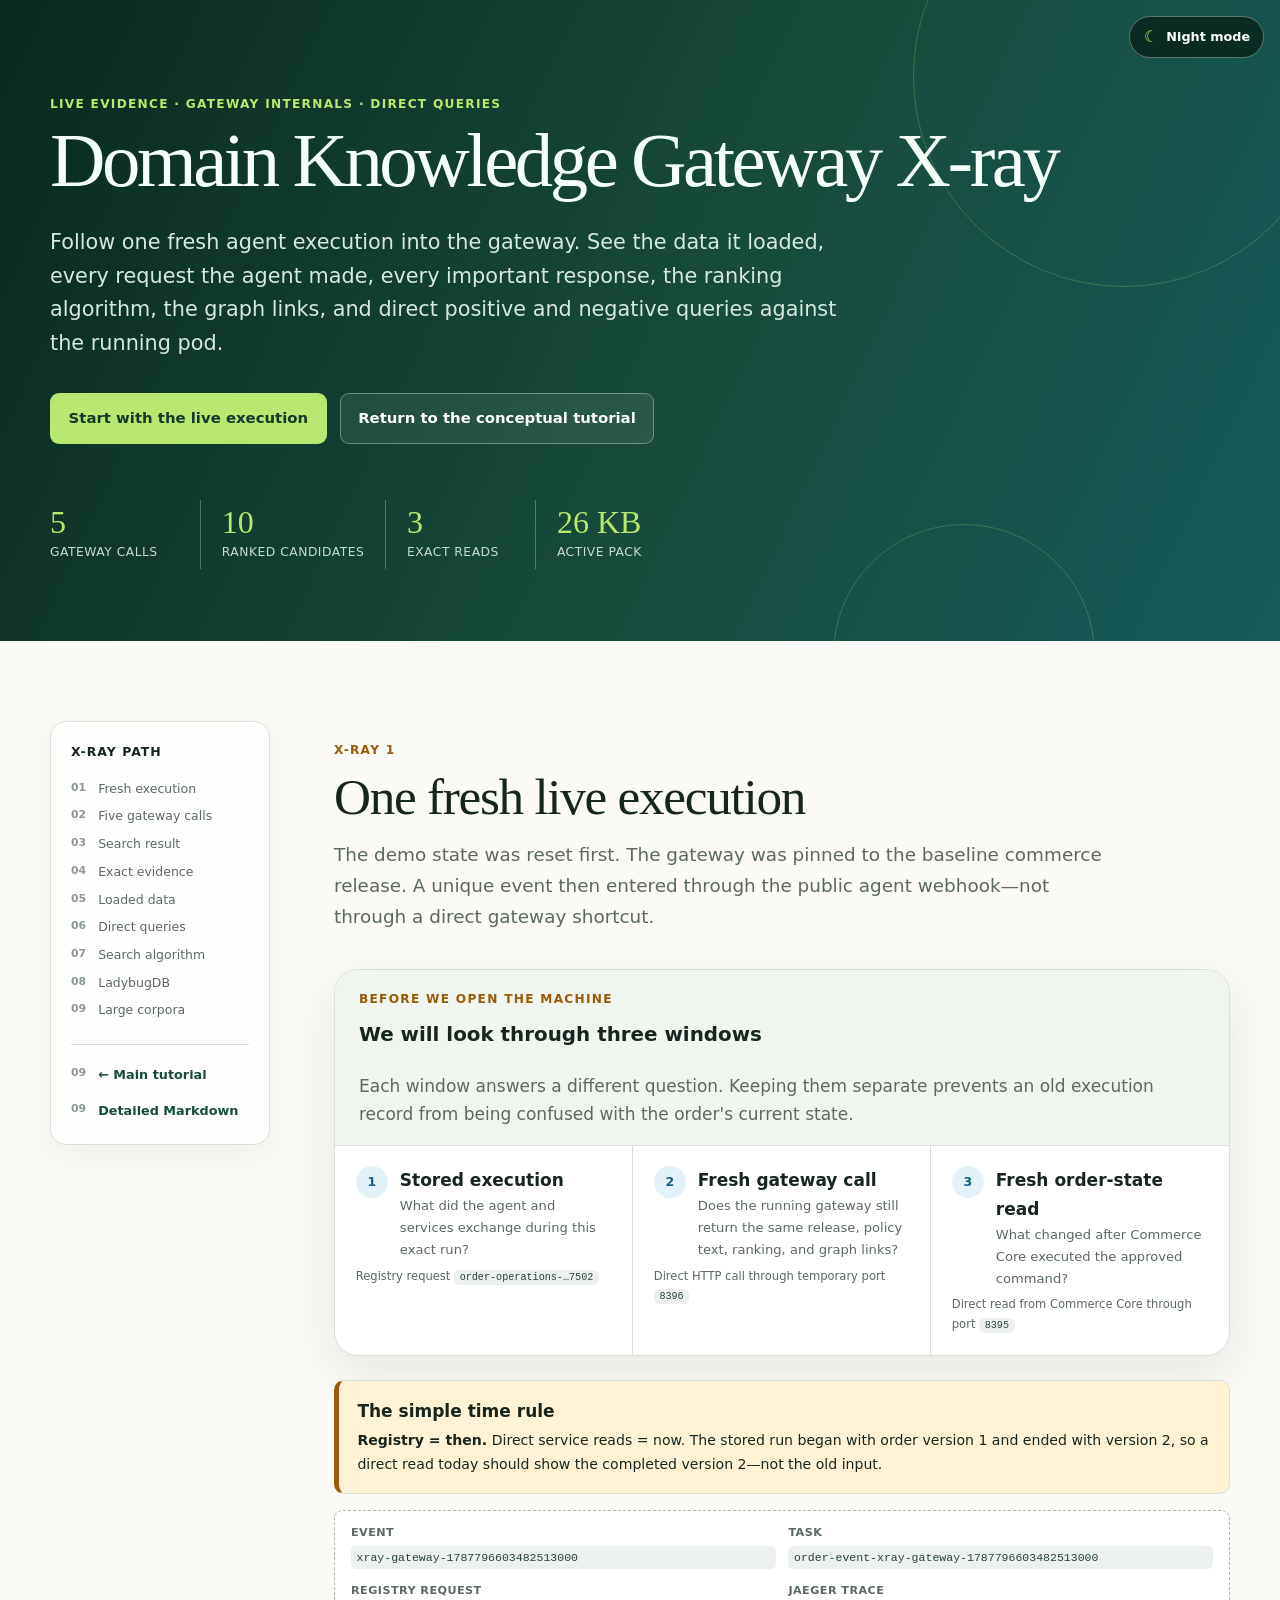
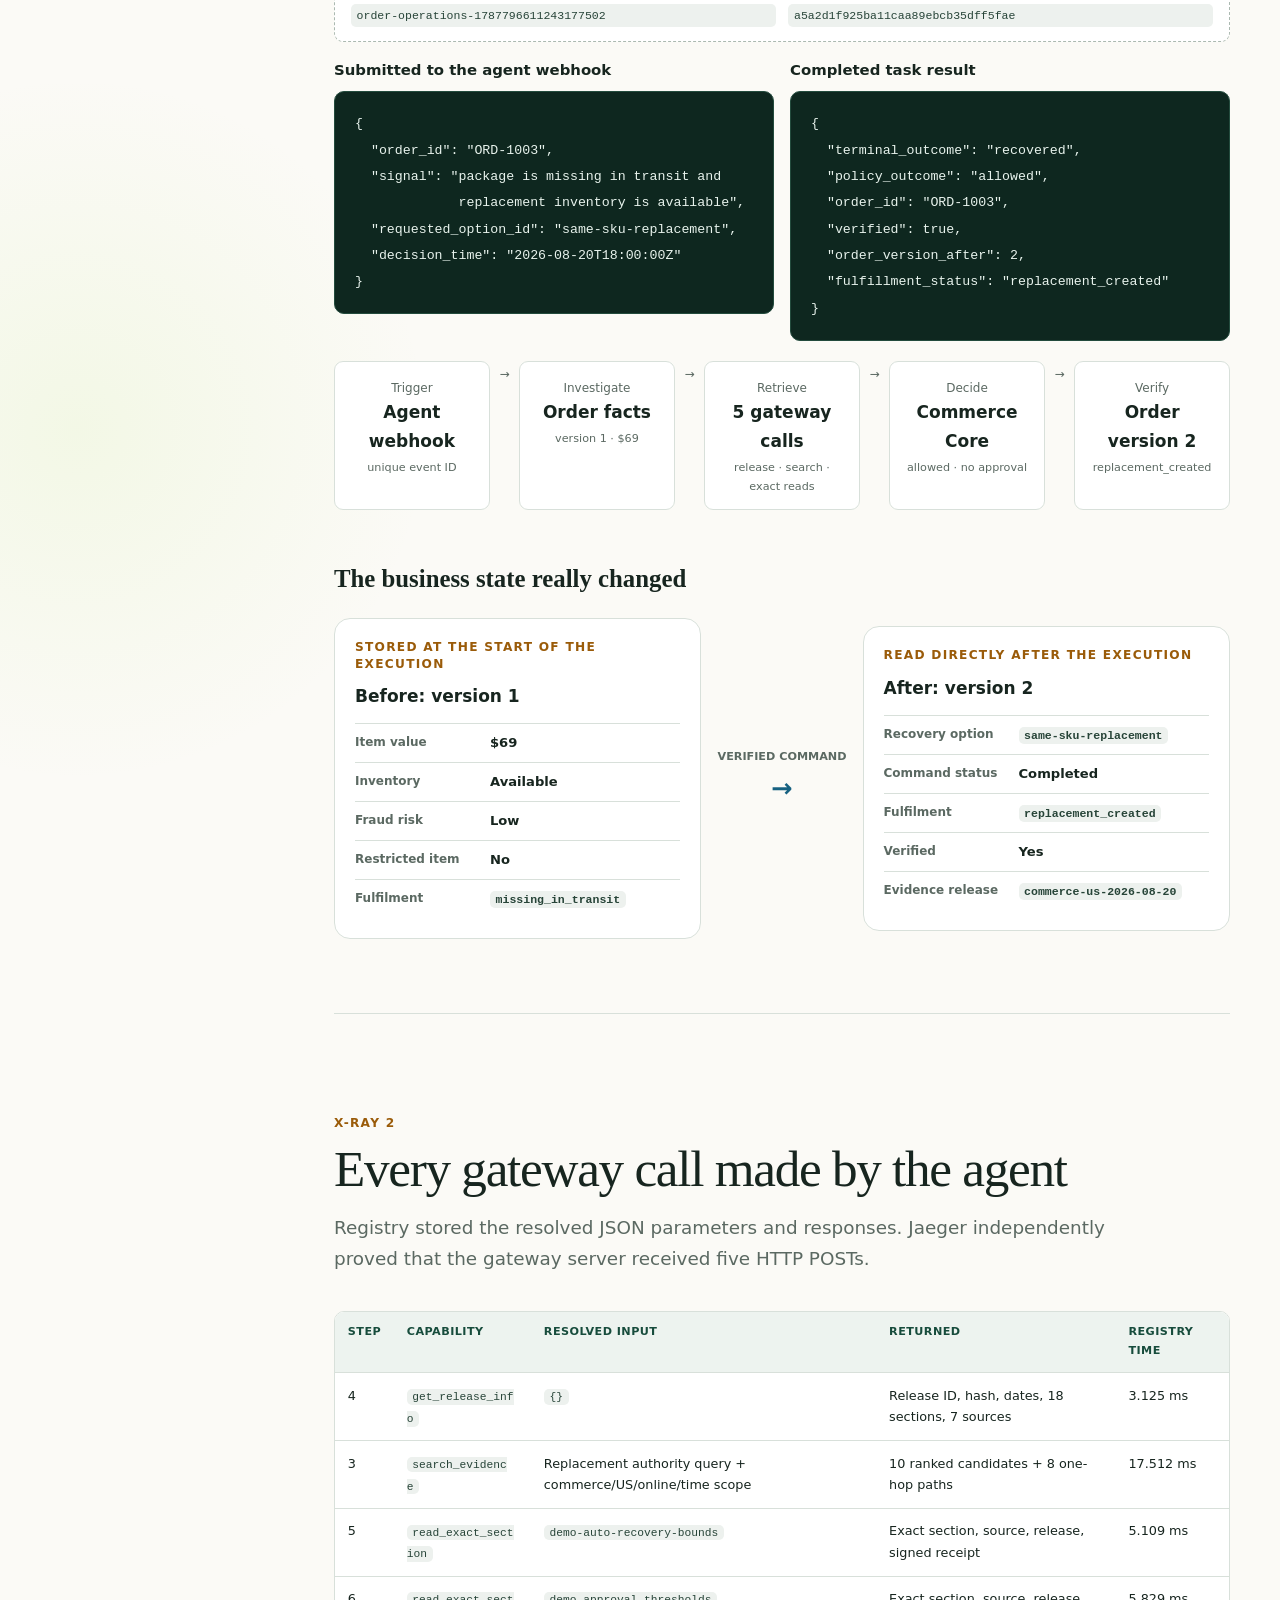
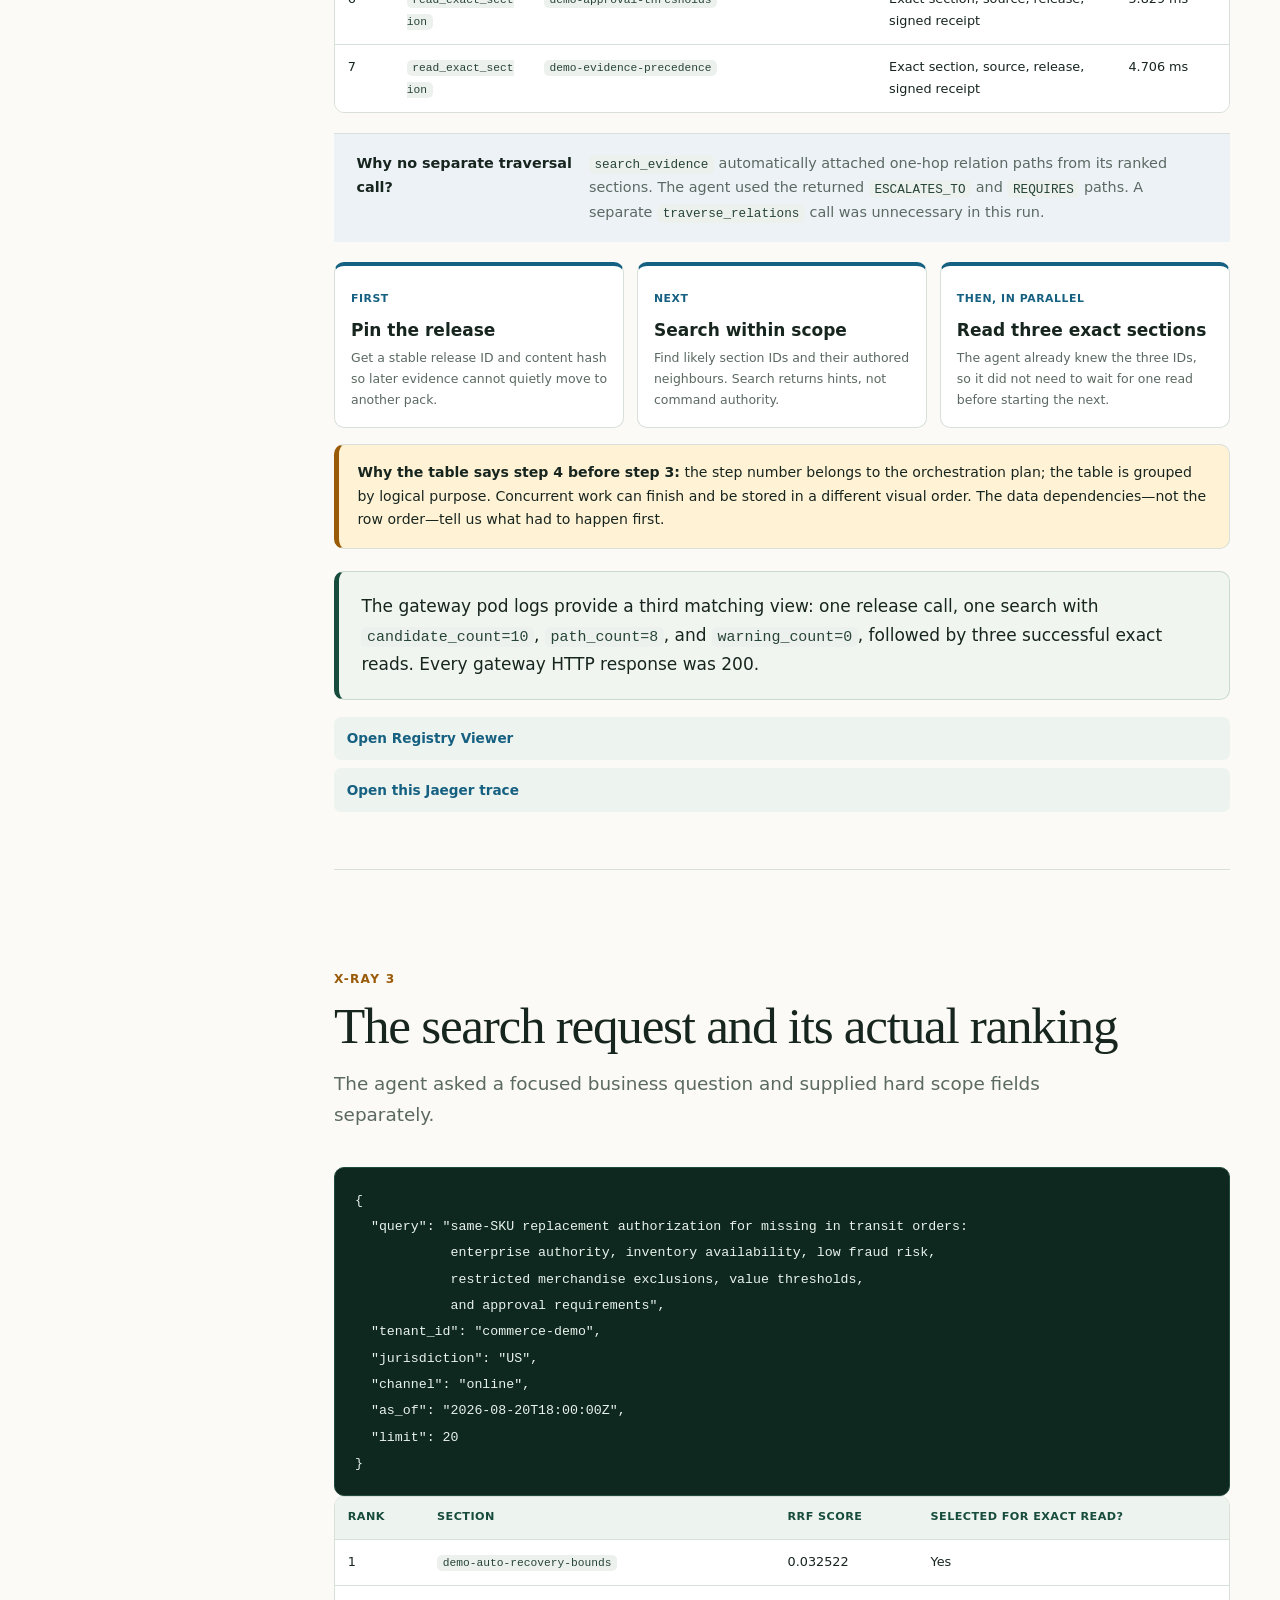
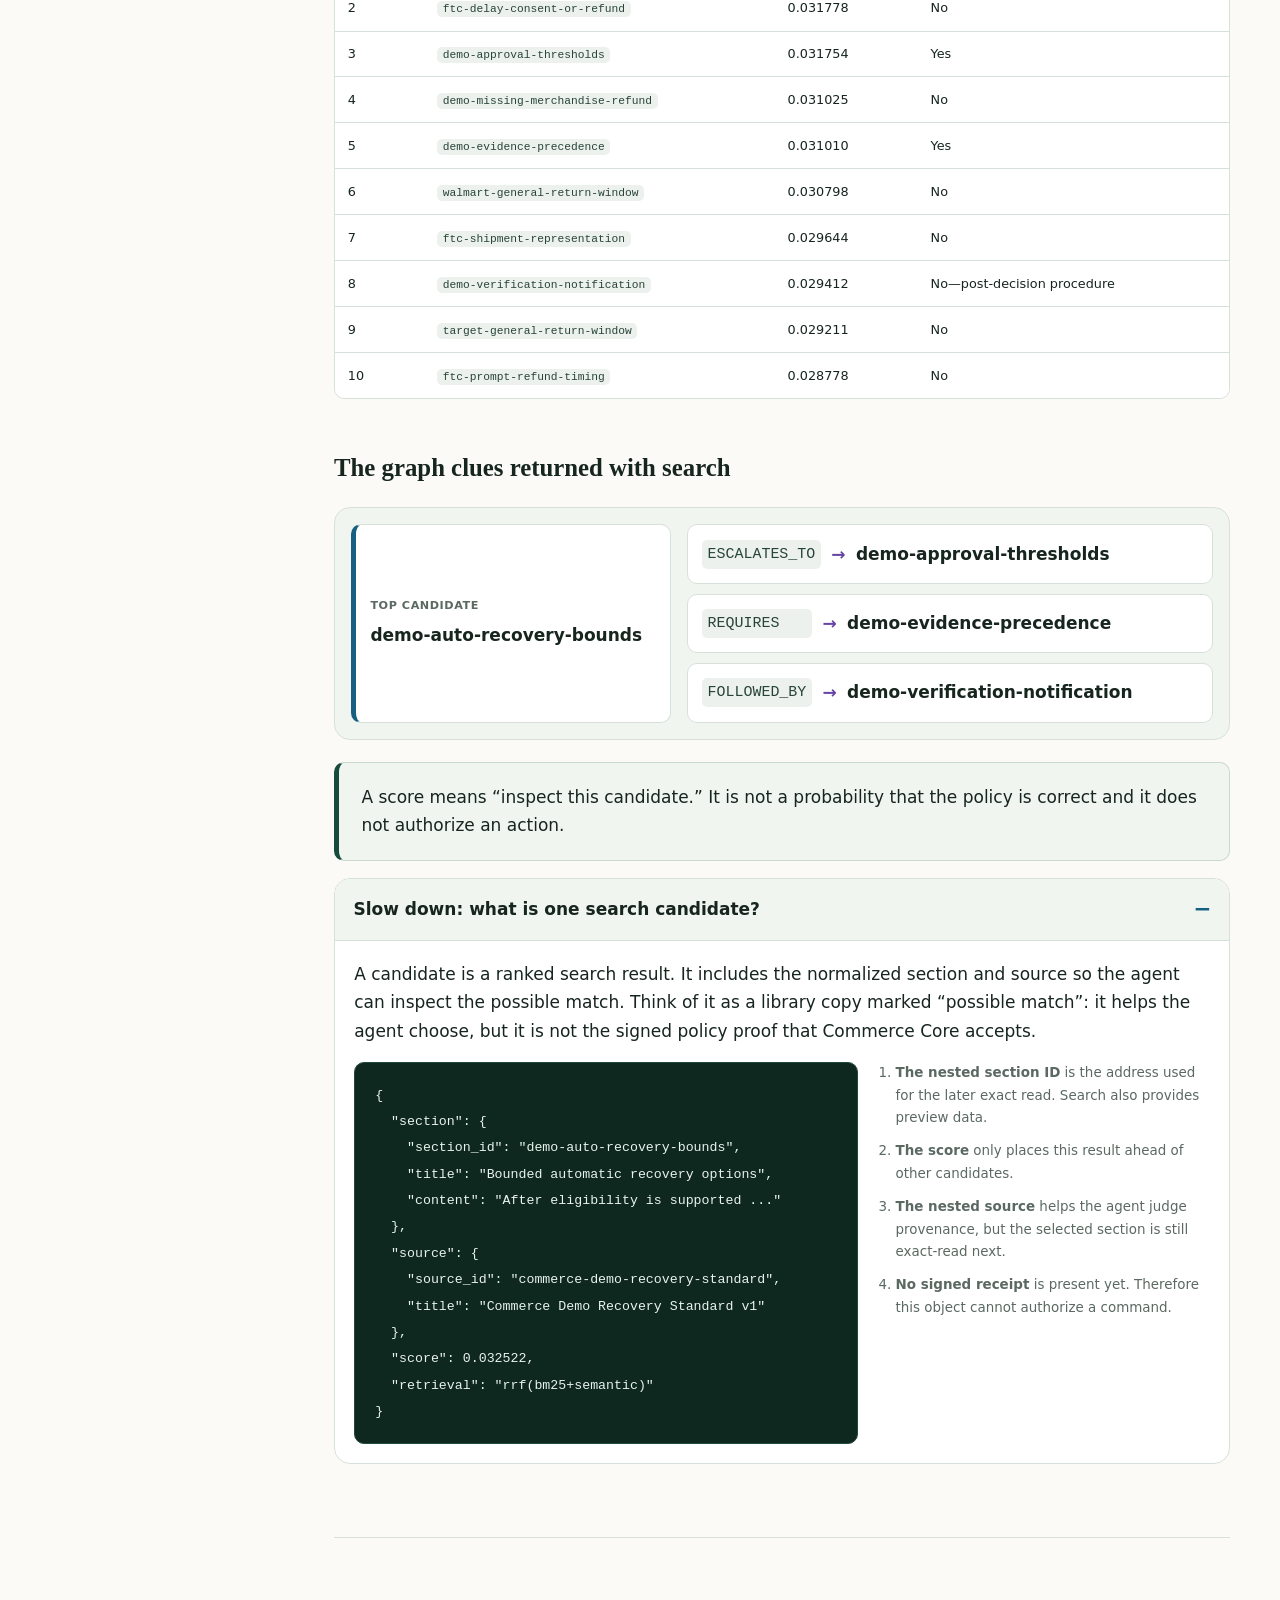
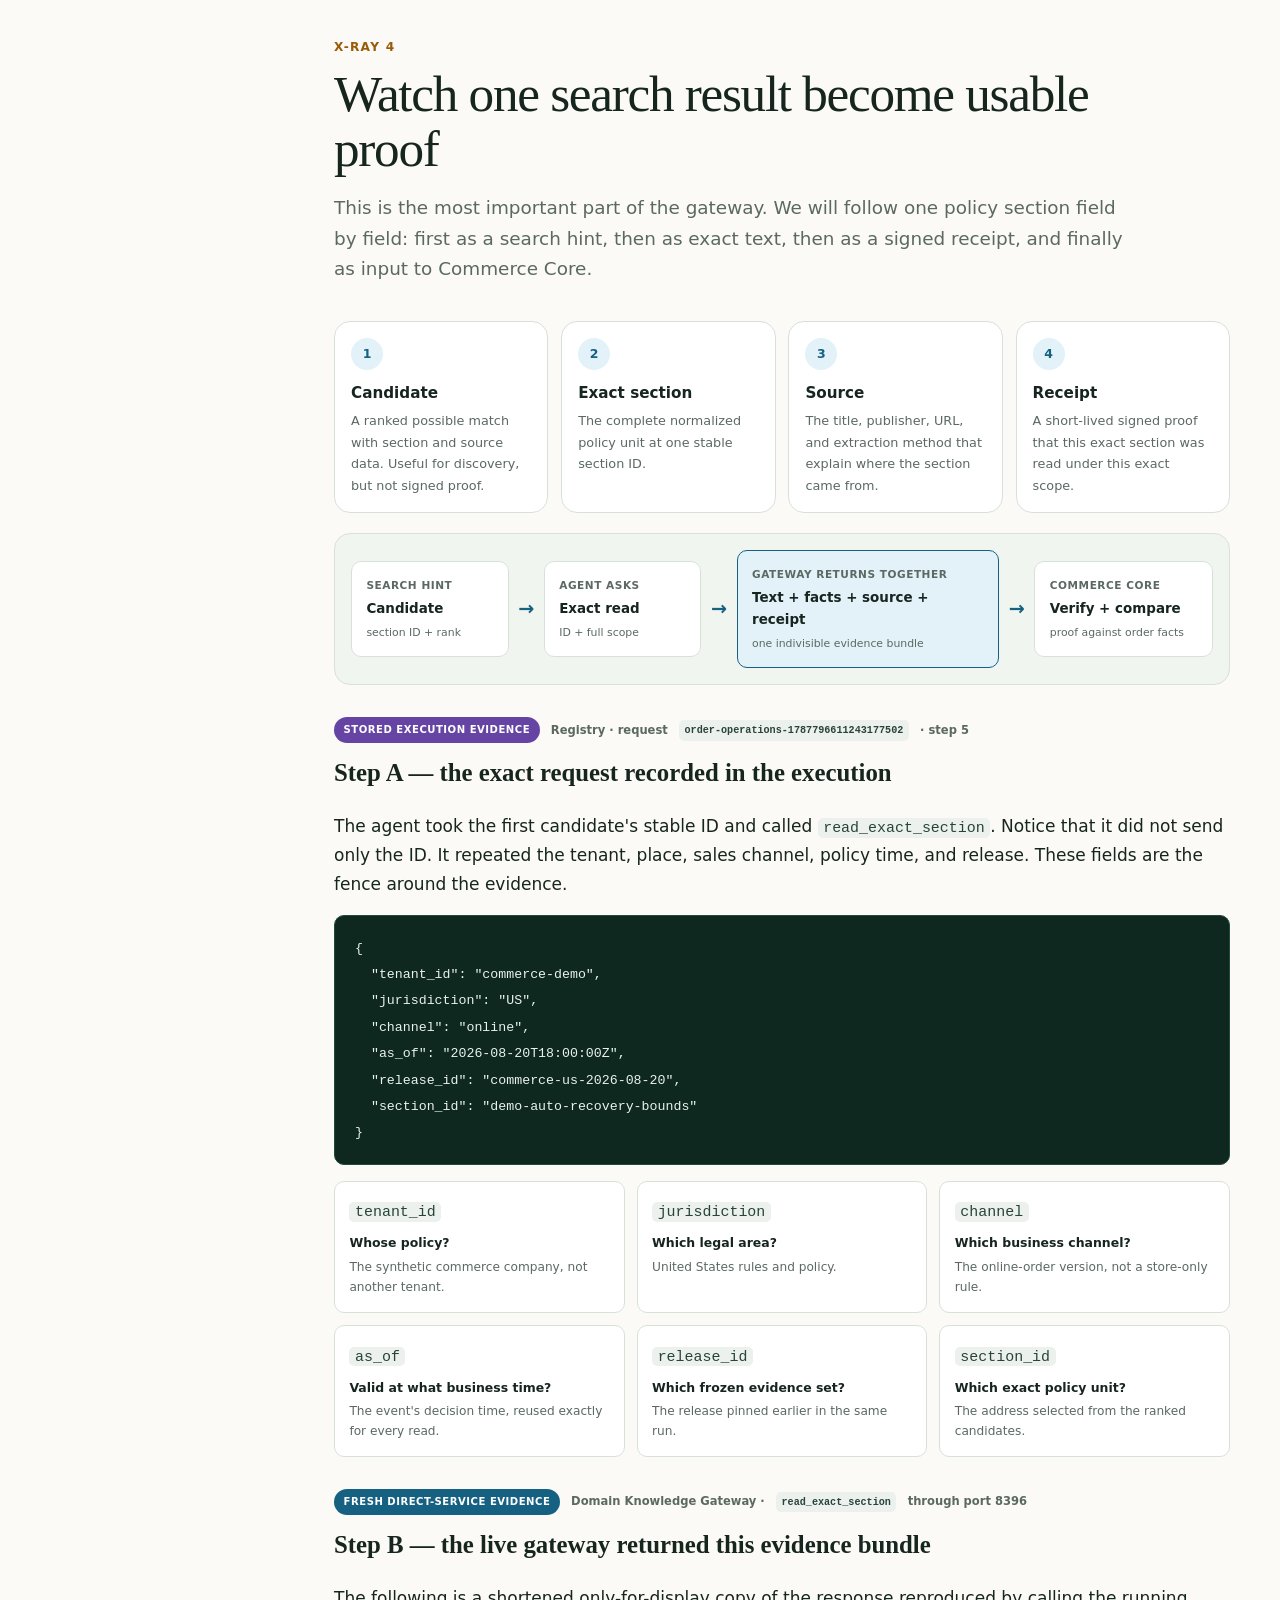
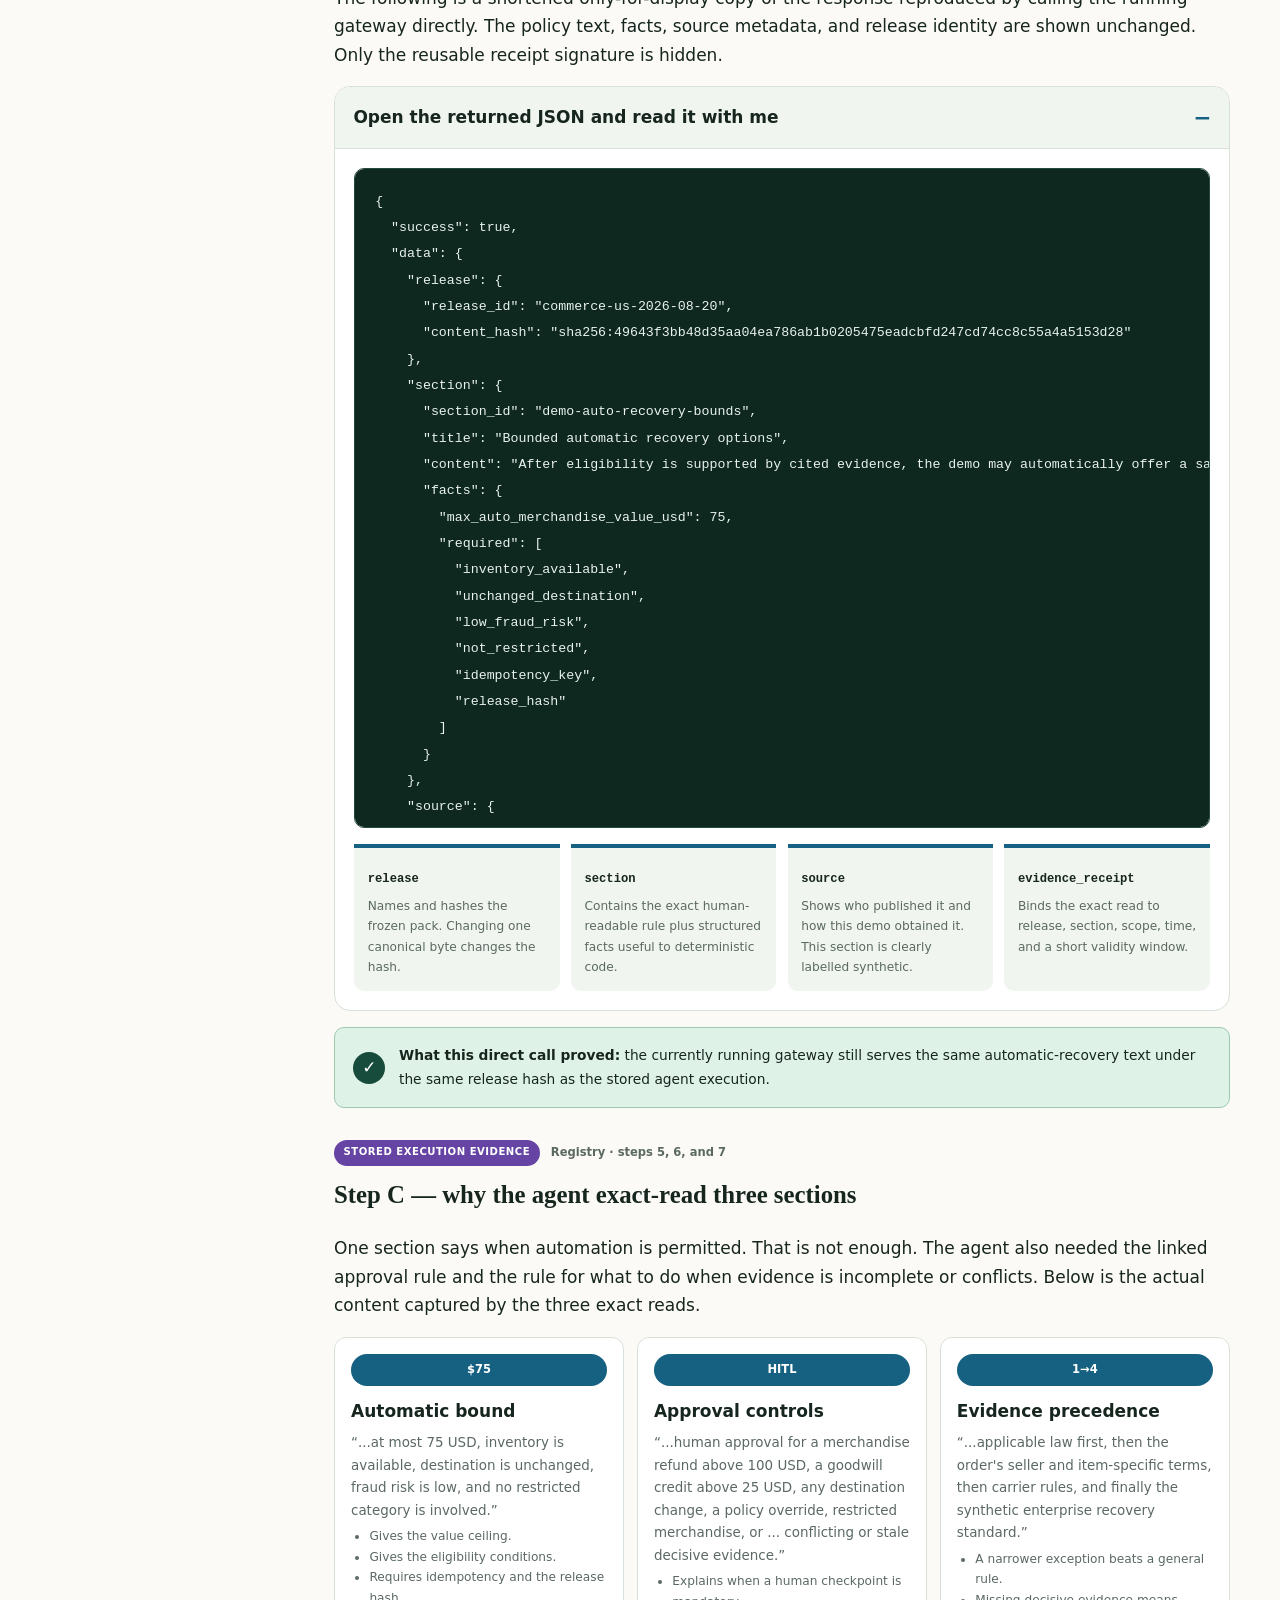
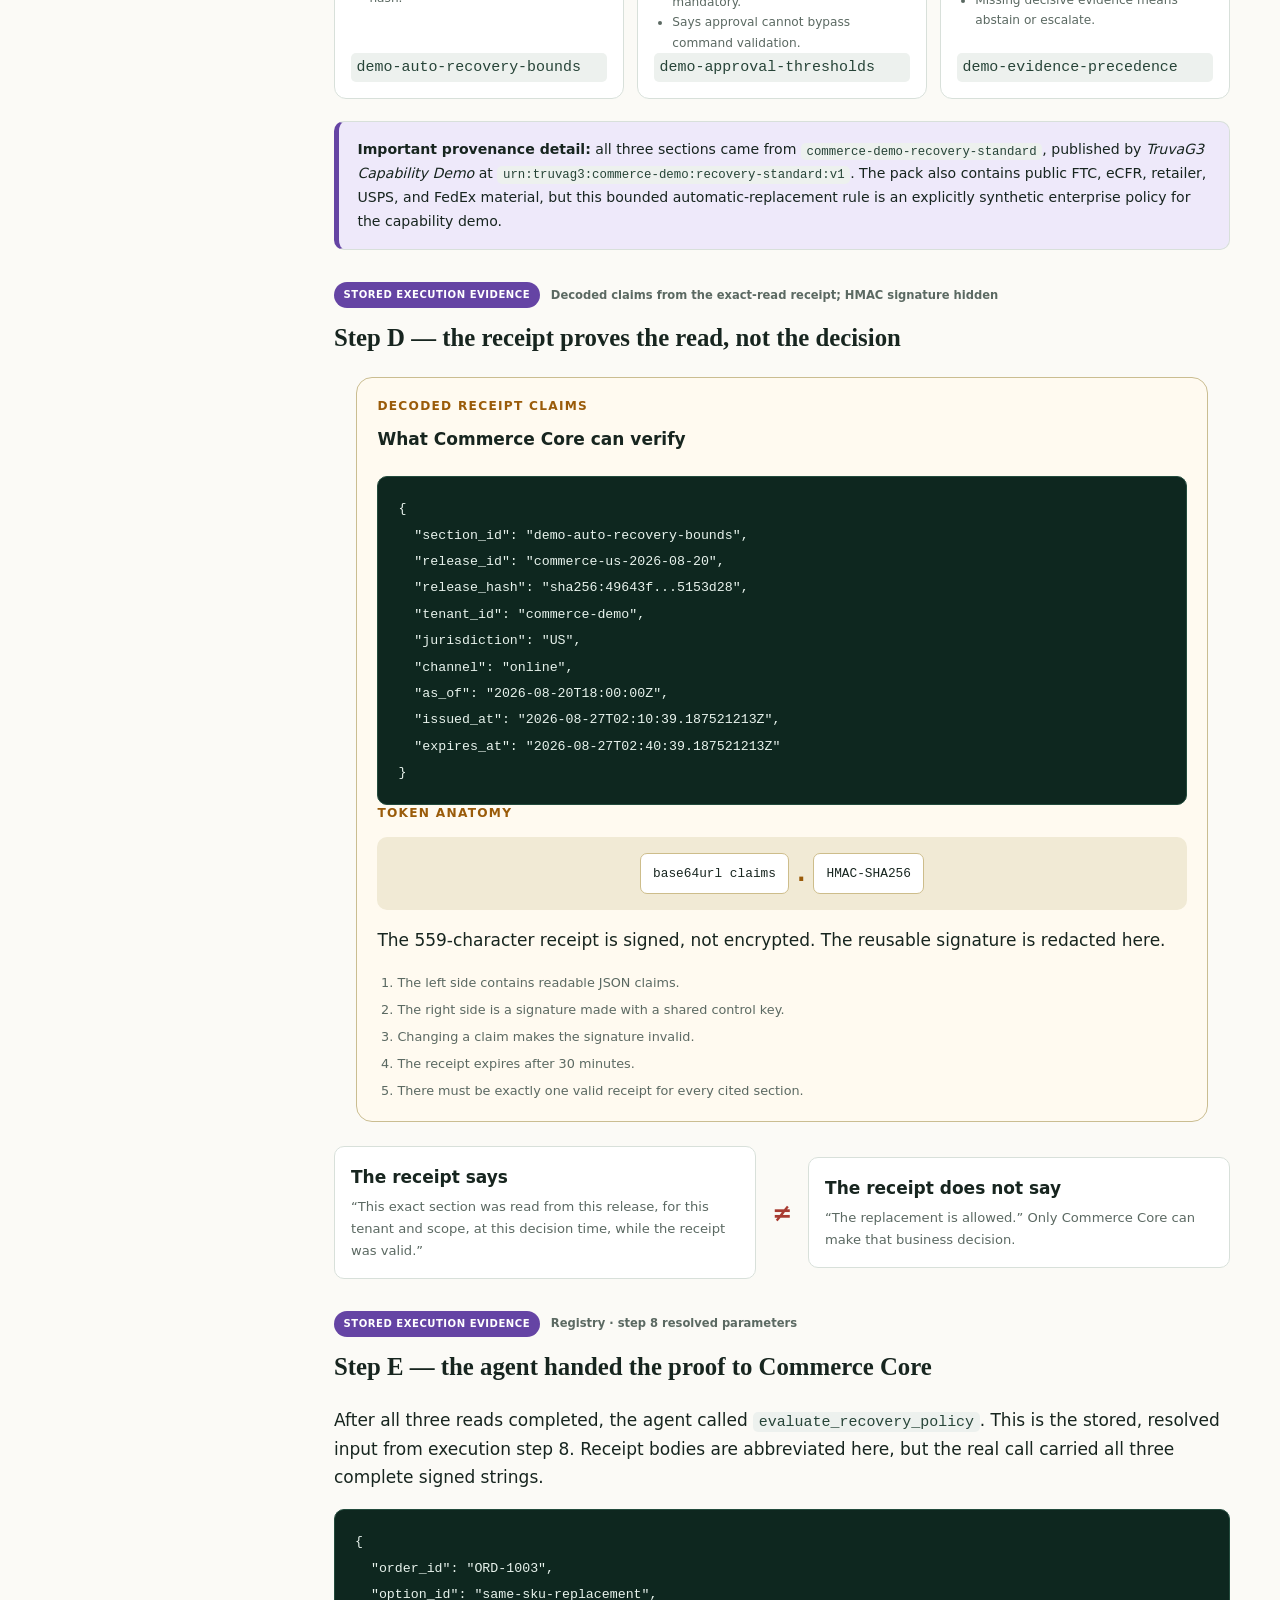
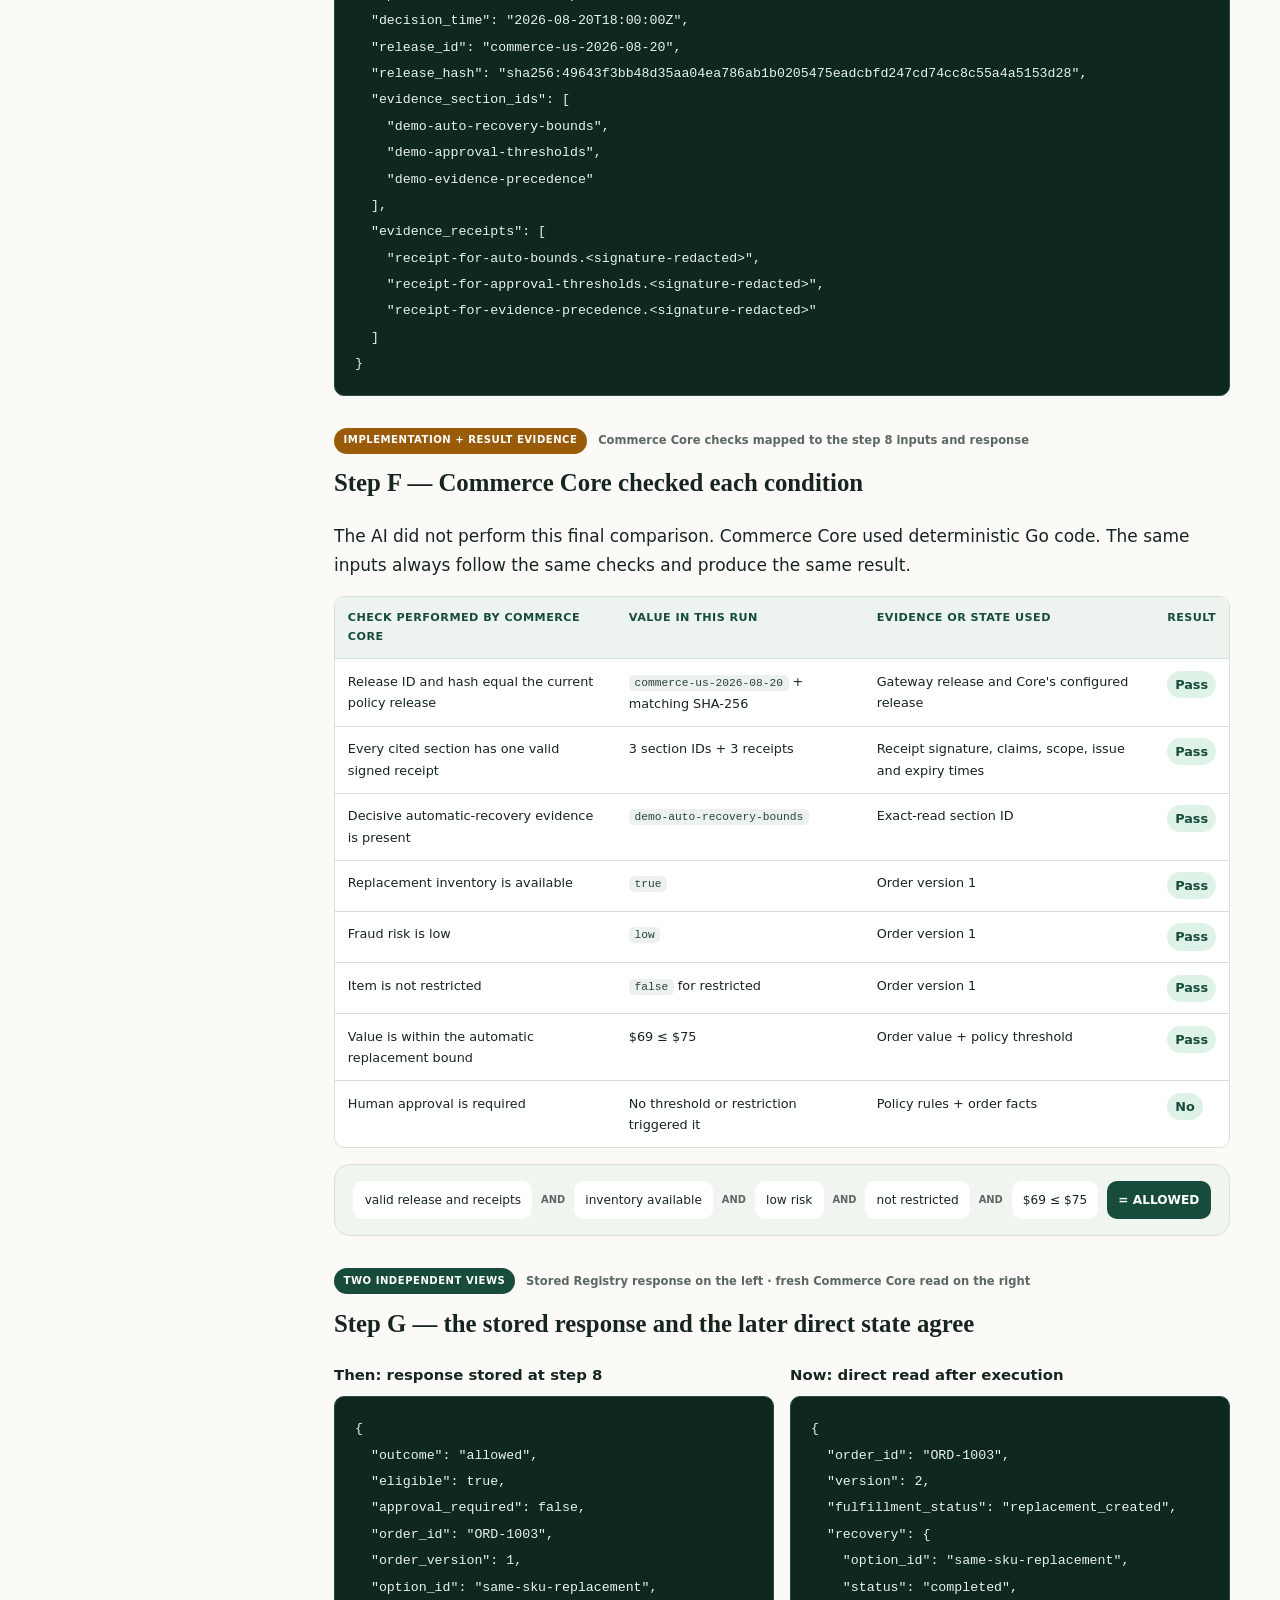
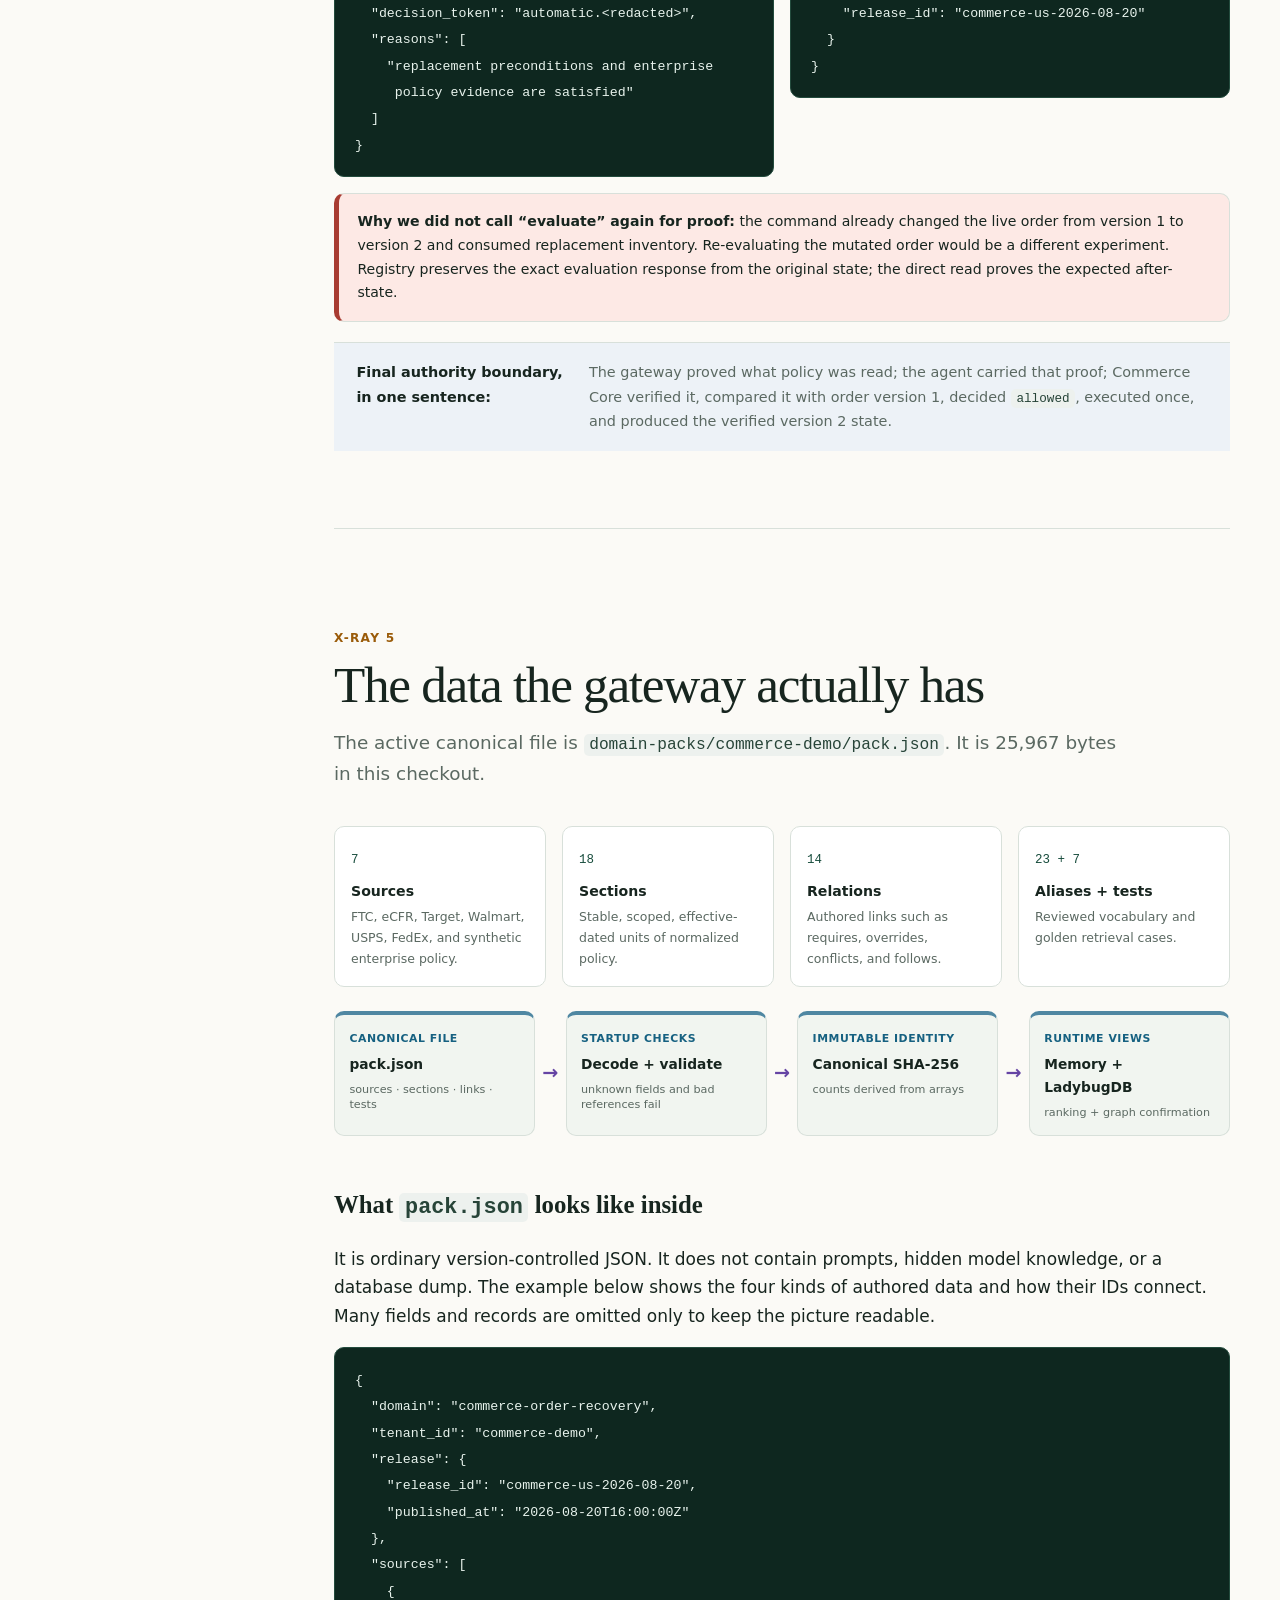
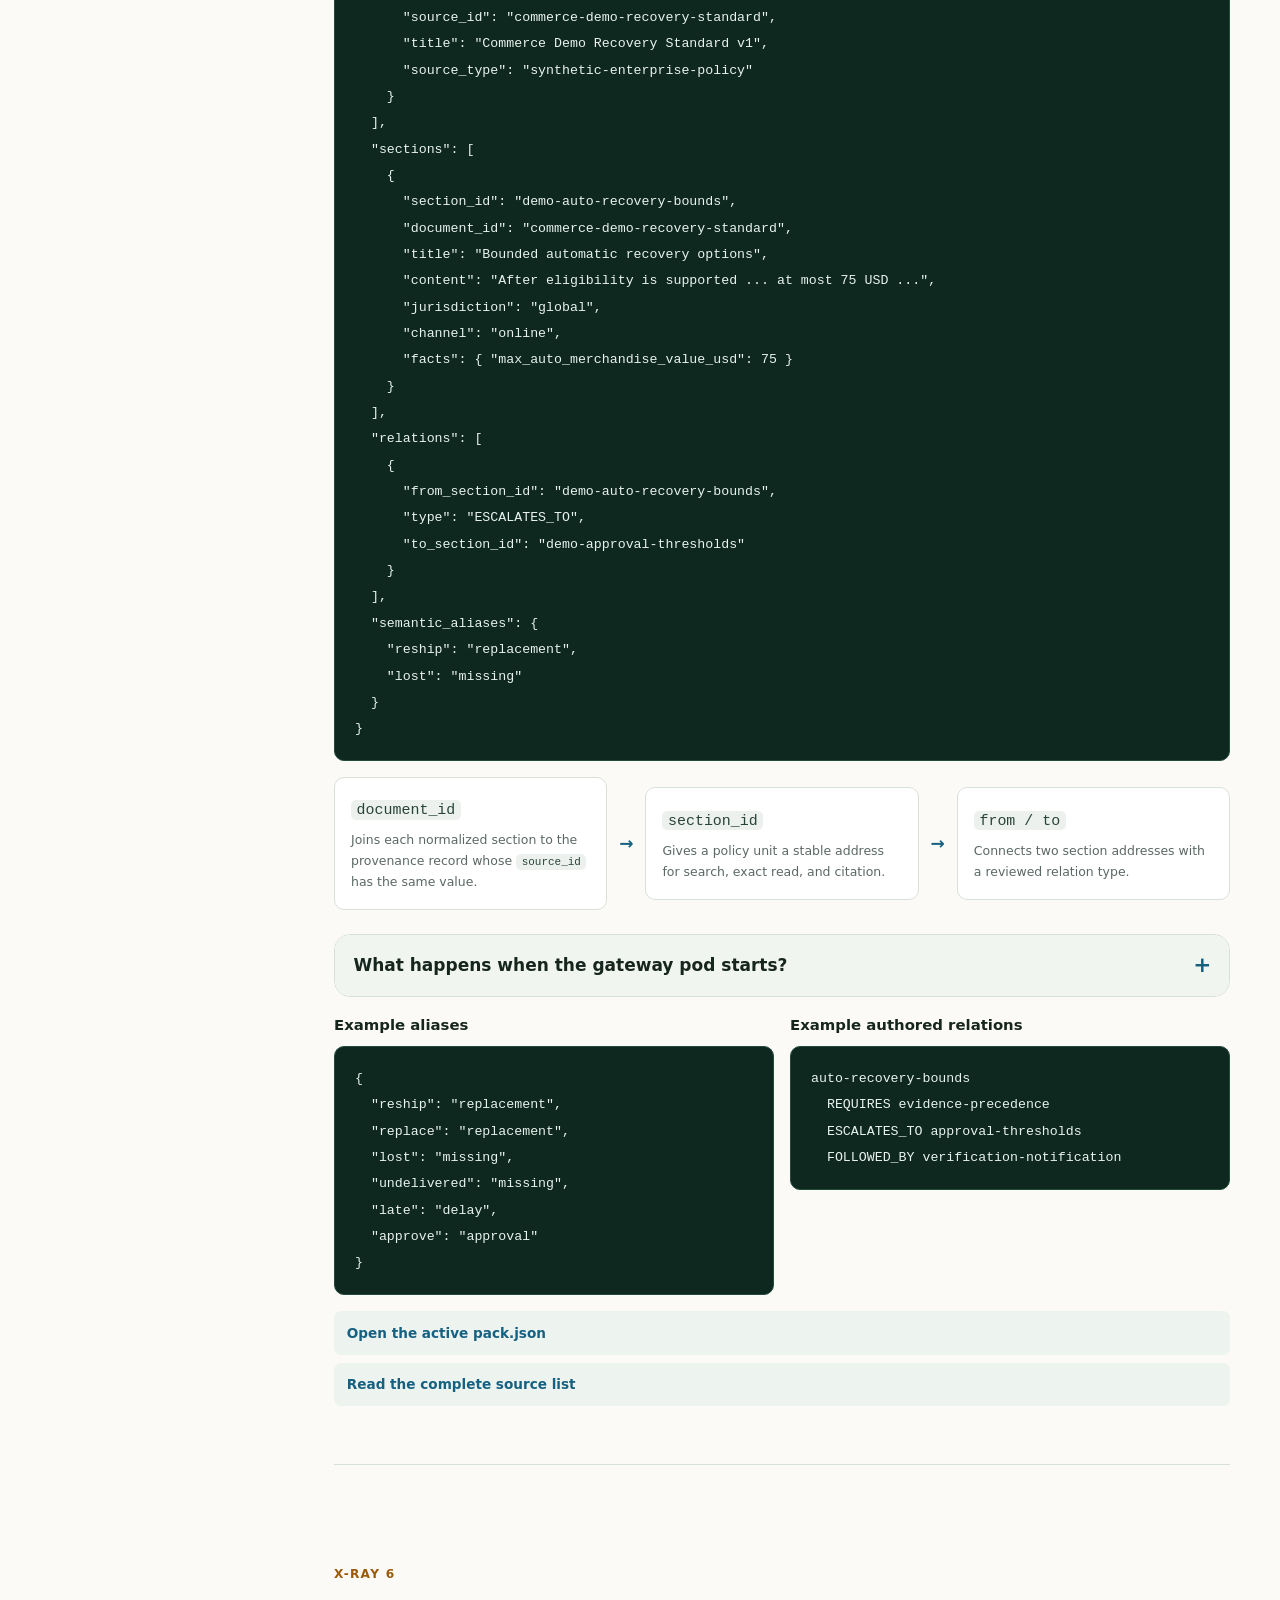
==== agentic-commerce/docs/tutorial/gateway-xray.html @ 89c810a1 "feat(agentic-commerce): add control tower capability demo" ====
<!doctype html>
<html lang="en">
<head>
  <meta charset="utf-8">
  <meta name="viewport" content="width=device-width, initial-scale=1">
  <meta name="description" content="A live, evidence-backed X-ray of the Agentic Commerce Domain Knowledge Gateway.">
  <title>Domain Knowledge Gateway X-ray — Agentic Commerce Tutorial</title>
  <script>
    (function () {
      var theme = "";
      try {
        theme = localStorage.getItem("agentic-commerce-tutorial-theme") || "";
      } catch (error) {
        theme = "";
      }
      if (theme !== "light" && theme !== "dark") {
        theme = window.matchMedia && window.matchMedia("(prefers-color-scheme: dark)").matches
          ? "dark"
          : "light";
      }
      document.documentElement.setAttribute("data-theme", theme);
    })();
  </script>
  <link rel="icon" href="data:,">
  <link rel="stylesheet" href="tutorial.css">
  <script src="tutorial.js" defer></script>
</head>
<body>
  <a class="skip-link" href="#main-content">Skip to the X-ray</a>

  <header class="hero xray-hero">
    <div class="hero-inner">
      <button id="theme-toggle" class="theme-toggle" type="button" aria-pressed="false">
        <span class="theme-icon theme-moon" aria-hidden="true">☾</span>
        <span class="theme-icon theme-sun" aria-hidden="true">☀</span>
        <span id="theme-toggle-label">Night mode</span>
      </button>
      <p class="eyebrow">Live evidence · Gateway internals · Direct queries</p>
      <h1>Domain Knowledge Gateway X-ray</h1>
      <p class="hero-summary">
        Follow one fresh agent execution into the gateway. See the data it
        loaded, every request the agent made, every important response, the
        ranking algorithm, the graph links, and direct positive and negative
        queries against the running pod.
      </p>
      <div class="hero-actions">
        <a class="button primary" href="#live-execution">Start with the live execution</a>
        <a class="button secondary" href="index.html#knowledge-gateway-explained">Return to the conceptual tutorial</a>
      </div>
      <ul class="hero-facts" aria-label="X-ray evidence summary">
        <li><strong>5</strong><span>gateway calls</span></li>
        <li><strong>10</strong><span>ranked candidates</span></li>
        <li><strong>3</strong><span>exact reads</span></li>
        <li><strong>26 KB</strong><span>active pack</span></li>
      </ul>
    </div>
  </header>

  <div class="page-shell">
    <aside class="lesson-nav" aria-label="Gateway X-ray sections">
      <p class="lesson-nav-title">X-ray path</p>
      <ol>
        <li><a href="#live-execution">Fresh execution</a></li>
        <li><a href="#five-calls">Five gateway calls</a></li>
        <li><a href="#search-result">Search result</a></li>
        <li><a href="#exact-evidence">Exact evidence</a></li>
        <li><a href="#loaded-data">Loaded data</a></li>
        <li><a href="#direct-queries">Direct queries</a></li>
        <li><a href="#algorithm">Search algorithm</a></li>
        <li><a href="#ladybug-role">LadybugDB</a></li>
        <li><a href="#large-corpus">Large corpora</a></li>
      </ol>
      <div class="xray-nav-return">
        <a href="index.html">← Main tutorial</a>
        <a href="09-domain-knowledge-gateway-xray.md">Detailed Markdown</a>
      </div>
    </aside>

    <main id="main-content">
      <section id="live-execution" class="chapter intro-chapter">
        <p class="chapter-number">X-ray 1</p>
        <h2>One fresh live execution</h2>
        <p class="lead">
          The demo state was reset first. The gateway was pinned to the baseline
          commerce release. A unique event then entered through the public agent
          webhook—not through a direct gateway shortcut.
        </p>

        <div class="xray-reading-guide" aria-label="How to read the evidence in this tutorial">
          <div class="xray-reading-heading">
            <p class="mini-label">Before we open the machine</p>
            <h3>We will look through three windows</h3>
            <p>
              Each window answers a different question. Keeping them separate
              prevents an old execution record from being confused with the
              order's current state.
            </p>
          </div>
          <ol>
            <li>
              <span>1</span>
              <div><strong>Stored execution</strong><p>What did the agent and services exchange during this exact run?</p></div>
              <small>Registry request <code>order-operations-…7502</code></small>
            </li>
            <li>
              <span>2</span>
              <div><strong>Fresh gateway call</strong><p>Does the running gateway still return the same release, policy text, ranking, and graph links?</p></div>
              <small>Direct HTTP call through temporary port <code>8396</code></small>
            </li>
            <li>
              <span>3</span>
              <div><strong>Fresh order-state read</strong><p>What changed after Commerce Core executed the approved command?</p></div>
              <small>Direct read from Commerce Core through port <code>8395</code></small>
            </li>
          </ol>
        </div>

        <div class="xray-time-rule">
          <strong>The simple time rule</strong>
          <p><b>Registry = then.</b> Direct service reads = now. The stored run began with order version 1 and ended with version 2, so a direct read today should show the completed version 2—not the old input.</p>
        </div>

        <div class="evidence-identifiers xray-identifiers">
          <div><span>Event</span><code>xray-gateway-1787796603482513000</code></div>
          <div><span>Task</span><code>order-event-xray-gateway-1787796603482513000</code></div>
          <div><span>Registry request</span><code>order-operations-1787796611243177502</code></div>
          <div><span>Jaeger trace</span><code>a5a2d1f925ba11caa89ebcb35dff5fae</code></div>
        </div>

        <div class="code-pair">
          <div>
            <h3>Submitted to the agent webhook</h3>
            <pre><code>{
  "order_id": "ORD-1003",
  "signal": "package is missing in transit and
             replacement inventory is available",
  "requested_option_id": "same-sku-replacement",
  "decision_time": "2026-08-20T18:00:00Z"
}</code></pre>
          </div>
          <div>
            <h3>Completed task result</h3>
            <pre><code>{
  "terminal_outcome": "recovered",
  "policy_outcome": "allowed",
  "order_id": "ORD-1003",
  "verified": true,
  "order_version_after": 2,
  "fulfillment_status": "replacement_created"
}</code></pre>
          </div>
        </div>

        <div class="result-chain" role="img" aria-label="The caller posts an event to the agent. The agent reads business state, calls the gateway five times, sends proven evidence to Commerce Core, and Commerce Core executes and verifies the replacement.">
          <div><span>Trigger</span><strong>Agent webhook</strong><small>unique event ID</small></div>
          <span aria-hidden="true">→</span>
          <div><span>Investigate</span><strong>Order facts</strong><small>version 1 · $69</small></div>
          <span aria-hidden="true">→</span>
          <div><span>Retrieve</span><strong>5 gateway calls</strong><small>release · search · exact reads</small></div>
          <span aria-hidden="true">→</span>
          <div><span>Decide</span><strong>Commerce Core</strong><small>allowed · no approval</small></div>
          <span aria-hidden="true">→</span>
          <div><span>Verify</span><strong>Order version 2</strong><small>replacement_created</small></div>
        </div>

        <h3 class="section-heading">The business state really changed</h3>
        <div class="xray-before-after">
          <article>
            <p class="mini-label">Stored at the start of the execution</p>
            <h4>Before: version 1</h4>
            <dl>
              <div><dt>Item value</dt><dd>$69</dd></div>
              <div><dt>Inventory</dt><dd>Available</dd></div>
              <div><dt>Fraud risk</dt><dd>Low</dd></div>
              <div><dt>Restricted item</dt><dd>No</dd></div>
              <div><dt>Fulfilment</dt><dd><code>missing_in_transit</code></dd></div>
            </dl>
          </article>
          <div class="xray-state-arrow" aria-hidden="true"><span>verified command</span><b>→</b></div>
          <article>
            <p class="mini-label">Read directly after the execution</p>
            <h4>After: version 2</h4>
            <dl>
              <div><dt>Recovery option</dt><dd><code>same-sku-replacement</code></dd></div>
              <div><dt>Command status</dt><dd>Completed</dd></div>
              <div><dt>Fulfilment</dt><dd><code>replacement_created</code></dd></div>
              <div><dt>Verified</dt><dd>Yes</dd></div>
              <div><dt>Evidence release</dt><dd><code>commerce-us-2026-08-20</code></dd></div>
            </dl>
          </article>
        </div>
      </section>

      <section id="five-calls" class="chapter">
        <p class="chapter-number">X-ray 2</p>
        <h2>Every gateway call made by the agent</h2>
        <p class="lead">
          Registry stored the resolved JSON parameters and responses. Jaeger
          independently proved that the gateway server received five HTTP POSTs.
        </p>

        <div class="table-wrap">
          <table class="execution-table">
            <thead><tr><th>Step</th><th>Capability</th><th>Resolved input</th><th>Returned</th><th>Registry time</th></tr></thead>
            <tbody>
              <tr><td>4</td><td><code>get_release_info</code></td><td><code>{}</code></td><td>Release ID, hash, dates, 18 sections, 7 sources</td><td>3.125 ms</td></tr>
              <tr><td>3</td><td><code>search_evidence</code></td><td>Replacement authority query + commerce/US/online/time scope</td><td>10 ranked candidates + 8 one-hop paths</td><td>17.512 ms</td></tr>
              <tr><td>5</td><td><code>read_exact_section</code></td><td><code>demo-auto-recovery-bounds</code></td><td>Exact section, source, release, signed receipt</td><td>5.109 ms</td></tr>
              <tr><td>6</td><td><code>read_exact_section</code></td><td><code>demo-approval-thresholds</code></td><td>Exact section, source, release, signed receipt</td><td>5.829 ms</td></tr>
              <tr><td>7</td><td><code>read_exact_section</code></td><td><code>demo-evidence-precedence</code></td><td>Exact section, source, release, signed receipt</td><td>4.706 ms</td></tr>
            </tbody>
          </table>
        </div>

        <div class="gateway-reality-note xray-answer">
          <strong>Why no separate traversal call?</strong>
          <span><code>search_evidence</code> automatically attached one-hop relation paths from its ranked sections. The agent used the returned <code>ESCALATES_TO</code> and <code>REQUIRES</code> paths. A separate <code>traverse_relations</code> call was unnecessary in this run.</span>
        </div>

        <div class="xray-call-story">
          <article><span>First</span><strong>Pin the release</strong><p>Get a stable release ID and content hash so later evidence cannot quietly move to another pack.</p></article>
          <article><span>Next</span><strong>Search within scope</strong><p>Find likely section IDs and their authored neighbours. Search returns hints, not command authority.</p></article>
          <article><span>Then, in parallel</span><strong>Read three exact sections</strong><p>The agent already knew the three IDs, so it did not need to wait for one read before starting the next.</p></article>
        </div>

        <p class="xray-step-order-note">
          <strong>Why the table says step 4 before step 3:</strong> the step
          number belongs to the orchestration plan; the table is grouped by
          logical purpose. Concurrent work can finish and be stored in a
          different visual order. The data dependencies—not the row order—tell
          us what had to happen first.
        </p>

        <p class="plain-note">
          The gateway pod logs provide a third matching view: one release call,
          one search with <code>candidate_count=10</code>,
          <code>path_count=8</code>, and <code>warning_count=0</code>, followed by
          three successful exact reads. Every gateway HTTP response was 200.
        </p>

        <div class="reference-links">
          <a href="http://registry.localhost/">Open Registry Viewer</a>
          <a href="http://jaeger.localhost/trace/a5a2d1f925ba11caa89ebcb35dff5fae">Open this Jaeger trace</a>
        </div>
      </section>

      <section id="search-result" class="chapter">
        <p class="chapter-number">X-ray 3</p>
        <h2>The search request and its actual ranking</h2>
        <p class="lead">The agent asked a focused business question and supplied hard scope fields separately.</p>

        <pre><code>{
  "query": "same-SKU replacement authorization for missing in transit orders:
            enterprise authority, inventory availability, low fraud risk,
            restricted merchandise exclusions, value thresholds,
            and approval requirements",
  "tenant_id": "commerce-demo",
  "jurisdiction": "US",
  "channel": "online",
  "as_of": "2026-08-20T18:00:00Z",
  "limit": 20
}</code></pre>

        <div class="table-wrap">
          <table>
            <thead><tr><th>Rank</th><th>Section</th><th>RRF score</th><th>Selected for exact read?</th></tr></thead>
            <tbody>
              <tr><td>1</td><td><code>demo-auto-recovery-bounds</code></td><td>0.032522</td><td>Yes</td></tr>
              <tr><td>2</td><td><code>ftc-delay-consent-or-refund</code></td><td>0.031778</td><td>No</td></tr>
              <tr><td>3</td><td><code>demo-approval-thresholds</code></td><td>0.031754</td><td>Yes</td></tr>
              <tr><td>4</td><td><code>demo-missing-merchandise-refund</code></td><td>0.031025</td><td>No</td></tr>
              <tr><td>5</td><td><code>demo-evidence-precedence</code></td><td>0.031010</td><td>Yes</td></tr>
              <tr><td>6</td><td><code>walmart-general-return-window</code></td><td>0.030798</td><td>No</td></tr>
              <tr><td>7</td><td><code>ftc-shipment-representation</code></td><td>0.029644</td><td>No</td></tr>
              <tr><td>8</td><td><code>demo-verification-notification</code></td><td>0.029412</td><td>No—post-decision procedure</td></tr>
              <tr><td>9</td><td><code>target-general-return-window</code></td><td>0.029211</td><td>No</td></tr>
              <tr><td>10</td><td><code>ftc-prompt-refund-timing</code></td><td>0.028778</td><td>No</td></tr>
            </tbody>
          </table>
        </div>

        <h3 class="section-heading">The graph clues returned with search</h3>
        <div class="xray-relation-map" role="img" aria-label="The automatic recovery section escalates to approval thresholds, requires evidence precedence, and is followed by verification and notification.">
          <div class="xray-relation-root"><span>Top candidate</span><strong>demo-auto-recovery-bounds</strong></div>
          <div class="xray-relation-links">
            <div><code>ESCALATES_TO</code><span>→</span><strong>demo-approval-thresholds</strong></div>
            <div><code>REQUIRES</code><span>→</span><strong>demo-evidence-precedence</strong></div>
            <div><code>FOLLOWED_BY</code><span>→</span><strong>demo-verification-notification</strong></div>
          </div>
        </div>

        <p class="plain-note">
          A score means “inspect this candidate.” It is not a probability that
          the policy is correct and it does not authorize an action.
        </p>

        <details class="xray-disclosure" open>
          <summary>Slow down: what is one search candidate?</summary>
          <div class="xray-disclosure-body">
            <p>
              A candidate is a ranked search result. It includes the normalized
              section and source so the agent can inspect the possible match.
              Think of it as a library copy marked “possible match”: it helps
              the agent choose, but it is not the signed policy proof that
              Commerce Core accepts.
            </p>
            <div class="xray-annotated-json">
              <pre><code>{
  "section": {
    "section_id": "demo-auto-recovery-bounds",
    "title": "Bounded automatic recovery options",
    "content": "After eligibility is supported ..."
  },
  "source": {
    "source_id": "commerce-demo-recovery-standard",
    "title": "Commerce Demo Recovery Standard v1"
  },
  "score": 0.032522,
  "retrieval": "rrf(bm25+semantic)"
}</code></pre>
              <ol>
                <li><b>The nested section ID</b> is the address used for the later exact read. Search also provides preview data.</li>
                <li><b>The score</b> only places this result ahead of other candidates.</li>
                <li><b>The nested source</b> helps the agent judge provenance, but the selected section is still exact-read next.</li>
                <li><b>No signed receipt</b> is present yet. Therefore this object cannot authorize a command.</li>
              </ol>
            </div>
          </div>
        </details>
      </section>

      <section id="exact-evidence" class="chapter">
        <p class="chapter-number">X-ray 4</p>
        <h2>Watch one search result become usable proof</h2>
        <p class="lead">
          This is the most important part of the gateway. We will follow one
          policy section field by field: first as a search hint, then as exact
          text, then as a signed receipt, and finally as input to Commerce Core.
        </p>

        <div class="xray-vocabulary">
          <article>
            <span>1</span><h3>Candidate</h3>
            <p>A ranked possible match with section and source data. Useful for discovery, but not signed proof.</p>
          </article>
          <article>
            <span>2</span><h3>Exact section</h3>
            <p>The complete normalized policy unit at one stable section ID.</p>
          </article>
          <article>
            <span>3</span><h3>Source</h3>
            <p>The title, publisher, URL, and extraction method that explain where the section came from.</p>
          </article>
          <article>
            <span>4</span><h3>Receipt</h3>
            <p>A short-lived signed proof that this exact section was read under this exact scope.</p>
          </article>
        </div>

        <div class="xray-proof-flow" role="img" aria-label="A ranked candidate supplies a section ID. The agent exact reads that ID. The gateway returns policy text, structured facts, source provenance, and a signed receipt. The agent carries the section ID and receipt to Commerce Core, which verifies them and evaluates the current order.">
          <div><span>Search hint</span><strong>Candidate</strong><small>section ID + rank</small></div>
          <b aria-hidden="true">→</b>
          <div><span>Agent asks</span><strong>Exact read</strong><small>ID + full scope</small></div>
          <b aria-hidden="true">→</b>
          <div class="xray-proof-output"><span>Gateway returns together</span><strong>Text + facts + source + receipt</strong><small>one indivisible evidence bundle</small></div>
          <b aria-hidden="true">→</b>
          <div><span>Commerce Core</span><strong>Verify + compare</strong><small>proof against order facts</small></div>
        </div>

        <p class="xray-evidence-source registry-proof"><span>Stored execution evidence</span> Registry · request <code>order-operations-1787796611243177502</code> · step 5</p>
        <h3 class="section-heading">Step A — the exact request recorded in the execution</h3>
        <p>
          The agent took the first candidate's stable ID and called
          <code>read_exact_section</code>. Notice that it did not send only the
          ID. It repeated the tenant, place, sales channel, policy time, and
          release. These fields are the fence around the evidence.
        </p>
        <pre><code>{
  "tenant_id": "commerce-demo",
  "jurisdiction": "US",
  "channel": "online",
  "as_of": "2026-08-20T18:00:00Z",
  "release_id": "commerce-us-2026-08-20",
  "section_id": "demo-auto-recovery-bounds"
}</code></pre>

        <div class="xray-field-guide">
          <div><code>tenant_id</code><span>Whose policy?</span><p>The synthetic commerce company, not another tenant.</p></div>
          <div><code>jurisdiction</code><span>Which legal area?</span><p>United States rules and policy.</p></div>
          <div><code>channel</code><span>Which business channel?</span><p>The online-order version, not a store-only rule.</p></div>
          <div><code>as_of</code><span>Valid at what business time?</span><p>The event's decision time, reused exactly for every read.</p></div>
          <div><code>release_id</code><span>Which frozen evidence set?</span><p>The release pinned earlier in the same run.</p></div>
          <div><code>section_id</code><span>Which exact policy unit?</span><p>The address selected from the ranked candidates.</p></div>
        </div>

        <p class="xray-evidence-source direct-proof"><span>Fresh direct-service evidence</span> Domain Knowledge Gateway · <code>read_exact_section</code> through port 8396</p>
        <h3 class="section-heading">Step B — the live gateway returned this evidence bundle</h3>
        <p>
          The following is a shortened only-for-display copy of the response
          reproduced by calling the running gateway directly. The policy text,
          facts, source metadata, and release identity are shown unchanged. Only
          the reusable receipt signature is hidden.
        </p>

        <details class="xray-disclosure xray-raw-response" open>
          <summary>Open the returned JSON and read it with me</summary>
          <div class="xray-disclosure-body">
            <pre><code>{
  "success": true,
  "data": {
    "release": {
      "release_id": "commerce-us-2026-08-20",
      "content_hash": "sha256:49643f3bb48d35aa04ea786ab1b0205475eadcbfd247cd74cc8c55a4a5153d28"
    },
    "section": {
      "section_id": "demo-auto-recovery-bounds",
      "title": "Bounded automatic recovery options",
      "content": "After eligibility is supported by cited evidence, the demo may automatically offer a same-SKU replacement or equivalent reroute when merchandise value is at most 75 USD, inventory is available, destination is unchanged, fraud risk is low, and no restricted category is involved. The command must carry an idempotency key and the evidence release hash.",
      "facts": {
        "max_auto_merchandise_value_usd": 75,
        "required": [
          "inventory_available",
          "unchanged_destination",
          "low_fraud_risk",
          "not_restricted",
          "idempotency_key",
          "release_hash"
        ]
      }
    },
    "source": {
      "source_id": "commerce-demo-recovery-standard",
      "title": "Commerce Demo Recovery Standard v1",
      "publisher": "TruvaG3 Capability Demo",
      "url": "urn:truvag3:commerce-demo:recovery-standard:v1",
      "source_type": "synthetic-enterprise-policy",
      "extraction_method": "authored-for-demo"
    },
    "evidence_receipt": "eyJ2ZXJzaW9uIjoxLCJzZWN0aW9uX2lkIjoiLi4u.&lt;signature-redacted&gt;"
  }
}</code></pre>
            <div class="xray-response-map">
              <article><span>release</span><p>Names and hashes the frozen pack. Changing one canonical byte changes the hash.</p></article>
              <article><span>section</span><p>Contains the exact human-readable rule plus structured facts useful to deterministic code.</p></article>
              <article><span>source</span><p>Shows who published it and how this demo obtained it. This section is clearly labelled synthetic.</p></article>
              <article><span>evidence_receipt</span><p>Binds the exact read to release, section, scope, time, and a short validity window.</p></article>
            </div>
          </div>
        </details>

        <div class="xray-proof-statement">
          <span aria-hidden="true">✓</span>
          <p><strong>What this direct call proved:</strong> the currently running gateway still serves the same automatic-recovery text under the same release hash as the stored agent execution.</p>
        </div>

        <p class="xray-evidence-source registry-proof"><span>Stored execution evidence</span> Registry · steps 5, 6, and 7</p>
        <h3 class="section-heading">Step C — why the agent exact-read three sections</h3>
        <p>
          One section says when automation is permitted. That is not enough.
          The agent also needed the linked approval rule and the rule for what
          to do when evidence is incomplete or conflicts. Below is the actual
          content captured by the three exact reads.
        </p>

        <div class="gateway-role-grid xray-evidence-grid">
          <article>
            <span class="gateway-role-number">$75</span>
            <h4>Automatic bound</h4>
            <p>“...at most 75 USD, inventory is available, destination is unchanged, fraud risk is low, and no restricted category is involved.”</p>
            <ul>
              <li>Gives the value ceiling.</li>
              <li>Gives the eligibility conditions.</li>
              <li>Requires idempotency and the release hash.</li>
            </ul>
            <code>demo-auto-recovery-bounds</code>
          </article>
          <article>
            <span class="gateway-role-number">HITL</span>
            <h4>Approval controls</h4>
            <p>“...human approval for a merchandise refund above 100 USD, a goodwill credit above 25 USD, any destination change, a policy override, restricted merchandise, or ... conflicting or stale decisive evidence.”</p>
            <ul>
              <li>Explains when a human checkpoint is mandatory.</li>
              <li>Says approval cannot bypass command validation.</li>
            </ul>
            <code>demo-approval-thresholds</code>
          </article>
          <article>
            <span class="gateway-role-number">1→4</span>
            <h4>Evidence precedence</h4>
            <p>“...applicable law first, then the order's seller and item-specific terms, then carrier rules, and finally the synthetic enterprise recovery standard.”</p>
            <ul>
              <li>A narrower exception beats a general rule.</li>
              <li>Missing decisive evidence means abstain or escalate.</li>
            </ul>
            <code>demo-evidence-precedence</code>
          </article>
        </div>

        <p class="xray-source-note">
          <strong>Important provenance detail:</strong> all three sections came
          from <code>commerce-demo-recovery-standard</code>, published by
          <em>TruvaG3 Capability Demo</em> at
          <code>urn:truvag3:commerce-demo:recovery-standard:v1</code>. The pack
          also contains public FTC, eCFR, retailer, USPS, and FedEx material,
          but this bounded automatic-replacement rule is an explicitly
          synthetic enterprise policy for the capability demo.
        </p>

        <p class="xray-evidence-source registry-proof"><span>Stored execution evidence</span> Decoded claims from the exact-read receipt; HMAC signature hidden</p>
        <h3 class="section-heading">Step D — the receipt proves the read, not the decision</h3>

        <div class="receipt-explainer xray-receipt">
          <div>
            <p class="mini-label">Decoded receipt claims</p>
            <h4>What Commerce Core can verify</h4>
            <pre><code>{
  "section_id": "demo-auto-recovery-bounds",
  "release_id": "commerce-us-2026-08-20",
  "release_hash": "sha256:49643f...5153d28",
  "tenant_id": "commerce-demo",
  "jurisdiction": "US",
  "channel": "online",
  "as_of": "2026-08-20T18:00:00Z",
  "issued_at": "2026-08-27T02:10:39.187521213Z",
  "expires_at": "2026-08-27T02:40:39.187521213Z"
}</code></pre>
          </div>
          <div>
            <p class="mini-label">Token anatomy</p>
            <div class="receipt-token"><span>base64url claims</span><b>.</b><span>HMAC-SHA256</span></div>
            <p>The 559-character receipt is signed, not encrypted. The reusable signature is redacted here.</p>
            <ol class="xray-receipt-checks">
              <li>The left side contains readable JSON claims.</li>
              <li>The right side is a signature made with a shared control key.</li>
              <li>Changing a claim makes the signature invalid.</li>
              <li>The receipt expires after 30 minutes.</li>
              <li>There must be exactly one valid receipt for every cited section.</li>
            </ol>
          </div>
        </div>

        <div class="xray-not-decision">
          <div><strong>The receipt says</strong><p>“This exact section was read from this release, for this tenant and scope, at this decision time, while the receipt was valid.”</p></div>
          <span aria-hidden="true">≠</span>
          <div><strong>The receipt does not say</strong><p>“The replacement is allowed.” Only Commerce Core can make that business decision.</p></div>
        </div>

        <p class="xray-evidence-source registry-proof"><span>Stored execution evidence</span> Registry · step 8 resolved parameters</p>
        <h3 class="section-heading">Step E — the agent handed the proof to Commerce Core</h3>
        <p>
          After all three reads completed, the agent called
          <code>evaluate_recovery_policy</code>. This is the stored, resolved
          input from execution step 8. Receipt bodies are abbreviated here, but
          the real call carried all three complete signed strings.
        </p>

        <pre><code>{
  "order_id": "ORD-1003",
  "option_id": "same-sku-replacement",
  "decision_time": "2026-08-20T18:00:00Z",
  "release_id": "commerce-us-2026-08-20",
  "release_hash": "sha256:49643f3bb48d35aa04ea786ab1b0205475eadcbfd247cd74cc8c55a4a5153d28",
  "evidence_section_ids": [
    "demo-auto-recovery-bounds",
    "demo-approval-thresholds",
    "demo-evidence-precedence"
  ],
  "evidence_receipts": [
    "receipt-for-auto-bounds.&lt;signature-redacted&gt;",
    "receipt-for-approval-thresholds.&lt;signature-redacted&gt;",
    "receipt-for-evidence-precedence.&lt;signature-redacted&gt;"
  ]
}</code></pre>

        <p class="xray-evidence-source code-proof"><span>Implementation + result evidence</span> Commerce Core checks mapped to the step 8 inputs and response</p>
        <h3 class="section-heading">Step F — Commerce Core checked each condition</h3>
        <p>
          The AI did not perform this final comparison. Commerce Core used
          deterministic Go code. The same inputs always follow the same checks
          and produce the same result.
        </p>

        <div class="table-wrap xray-check-table">
          <table>
            <thead><tr><th>Check performed by Commerce Core</th><th>Value in this run</th><th>Evidence or state used</th><th>Result</th></tr></thead>
            <tbody>
              <tr><td>Release ID and hash equal the current policy release</td><td><code>commerce-us-2026-08-20</code> + matching SHA-256</td><td>Gateway release and Core's configured release</td><td><span class="xray-pass">Pass</span></td></tr>
              <tr><td>Every cited section has one valid signed receipt</td><td>3 section IDs + 3 receipts</td><td>Receipt signature, claims, scope, issue and expiry times</td><td><span class="xray-pass">Pass</span></td></tr>
              <tr><td>Decisive automatic-recovery evidence is present</td><td><code>demo-auto-recovery-bounds</code></td><td>Exact-read section ID</td><td><span class="xray-pass">Pass</span></td></tr>
              <tr><td>Replacement inventory is available</td><td><code>true</code></td><td>Order version 1</td><td><span class="xray-pass">Pass</span></td></tr>
              <tr><td>Fraud risk is low</td><td><code>low</code></td><td>Order version 1</td><td><span class="xray-pass">Pass</span></td></tr>
              <tr><td>Item is not restricted</td><td><code>false</code> for restricted</td><td>Order version 1</td><td><span class="xray-pass">Pass</span></td></tr>
              <tr><td>Value is within the automatic replacement bound</td><td>$69 ≤ $75</td><td>Order value + policy threshold</td><td><span class="xray-pass">Pass</span></td></tr>
              <tr><td>Human approval is required</td><td>No threshold or restriction triggered it</td><td>Policy rules + order facts</td><td><span class="xray-pass">No</span></td></tr>
            </tbody>
          </table>
        </div>

        <div class="xray-equation" aria-label="The automatic-recovery decision combines valid evidence and all required order conditions.">
          <span>valid release and receipts</span><b>AND</b><span>inventory available</span><b>AND</b><span>low risk</span><b>AND</b><span>not restricted</span><b>AND</b><span>$69 ≤ $75</span><strong>= ALLOWED</strong>
        </div>

        <p class="xray-evidence-source combined-proof"><span>Two independent views</span> Stored Registry response on the left · fresh Commerce Core read on the right</p>
        <h3 class="section-heading">Step G — the stored response and the later direct state agree</h3>
        <div class="code-pair xray-then-now">
          <div>
            <h3>Then: response stored at step 8</h3>
            <pre><code>{
  "outcome": "allowed",
  "eligible": true,
  "approval_required": false,
  "order_id": "ORD-1003",
  "order_version": 1,
  "option_id": "same-sku-replacement",
  "decision_token": "automatic.&lt;redacted&gt;",
  "reasons": [
    "replacement preconditions and enterprise
     policy evidence are satisfied"
  ]
}</code></pre>
          </div>
          <div>
            <h3>Now: direct read after execution</h3>
            <pre><code>{
  "order_id": "ORD-1003",
  "version": 2,
  "fulfillment_status": "replacement_created",
  "recovery": {
    "option_id": "same-sku-replacement",
    "status": "completed",
    "release_id": "commerce-us-2026-08-20"
  }
}</code></pre>
          </div>
        </div>

        <p class="xray-time-warning">
          <strong>Why we did not call “evaluate” again for proof:</strong> the
          command already changed the live order from version 1 to version 2
          and consumed replacement inventory. Re-evaluating the mutated order
          would be a different experiment. Registry preserves the exact
          evaluation response from the original state; the direct read proves
          the expected after-state.
        </p>

        <div class="gateway-reality-note xray-answer">
          <strong>Final authority boundary, in one sentence:</strong>
          <span>The gateway proved what policy was read; the agent carried that proof; Commerce Core verified it, compared it with order version 1, decided <code>allowed</code>, executed once, and produced the verified version 2 state.</span>
        </div>
      </section>

      <section id="loaded-data" class="chapter">
        <p class="chapter-number">X-ray 5</p>
        <h2>The data the gateway actually has</h2>
        <p class="lead">
          The active canonical file is <code>domain-packs/commerce-demo/pack.json</code>.
          It is 25,967 bytes in this checkout.
        </p>

        <div class="live-proof-grid">
          <article><span class="proof-value">7</span><h4>Sources</h4><p>FTC, eCFR, Target, Walmart, USPS, FedEx, and synthetic enterprise policy.</p></article>
          <article><span class="proof-value">18</span><h4>Sections</h4><p>Stable, scoped, effective-dated units of normalized policy.</p></article>
          <article><span class="proof-value">14</span><h4>Relations</h4><p>Authored links such as requires, overrides, conflicts, and follows.</p></article>
          <article><span class="proof-value">23 + 7</span><h4>Aliases + tests</h4><p>Reviewed vocabulary and golden retrieval cases.</p></article>
        </div>

        <div class="pack-lifecycle" role="img" aria-label="The versioned JSON pack is strictly decoded, validated and hashed, then loaded into an in-memory retrieval view and an embedded Ladybug graph projection.">
          <div><span>Canonical file</span><strong>pack.json</strong><small>sources · sections · links · tests</small></div>
          <b aria-hidden="true">→</b>
          <div><span>Startup checks</span><strong>Decode + validate</strong><small>unknown fields and bad references fail</small></div>
          <b aria-hidden="true">→</b>
          <div><span>Immutable identity</span><strong>Canonical SHA-256</strong><small>counts derived from arrays</small></div>
          <b aria-hidden="true">→</b>
          <div><span>Runtime views</span><strong>Memory + LadybugDB</strong><small>ranking + graph confirmation</small></div>
        </div>

        <h3 class="section-heading">What <code>pack.json</code> looks like inside</h3>
        <p>
          It is ordinary version-controlled JSON. It does not contain prompts,
          hidden model knowledge, or a database dump. The example below shows
          the four kinds of authored data and how their IDs connect. Many fields
          and records are omitted only to keep the picture readable.
        </p>

<pre><code>{
  "domain": "commerce-order-recovery",
  "tenant_id": "commerce-demo",
  "release": {
    "release_id": "commerce-us-2026-08-20",
    "published_at": "2026-08-20T16:00:00Z"
  },
  "sources": [
    {
      "source_id": "commerce-demo-recovery-standard",
      "title": "Commerce Demo Recovery Standard v1",
      "source_type": "synthetic-enterprise-policy"
    }
  ],
  "sections": [
    {
      "section_id": "demo-auto-recovery-bounds",
      "document_id": "commerce-demo-recovery-standard",
      "title": "Bounded automatic recovery options",
      "content": "After eligibility is supported ... at most 75 USD ...",
      "jurisdiction": "global",
      "channel": "online",
      "facts": { "max_auto_merchandise_value_usd": 75 }
    }
  ],
  "relations": [
    {
      "from_section_id": "demo-auto-recovery-bounds",
      "type": "ESCALATES_TO",
      "to_section_id": "demo-approval-thresholds"
    }
  ],
  "semantic_aliases": {
    "reship": "replacement",
    "lost": "missing"
  }
}</code></pre>

        <div class="xray-pack-map">
          <article><code>document_id</code><p>Joins each normalized section to the provenance record whose <code>source_id</code> has the same value.</p></article>
          <span aria-hidden="true">→</span>
          <article><code>section_id</code><p>Gives a policy unit a stable address for search, exact read, and citation.</p></article>
          <span aria-hidden="true">→</span>
          <article><code>from / to</code><p>Connects two section addresses with a reviewed relation type.</p></article>
        </div>

        <details class="xray-disclosure">
          <summary>What happens when the gateway pod starts?</summary>
          <div class="xray-disclosure-body">
            <ol class="xray-startup-steps">
              <li><b>Open:</b> read the selected domain pack from disk.</li>
              <li><b>Strict decode:</b> reject malformed JSON and unknown fields instead of silently guessing.</li>
              <li><b>Validate:</b> reject duplicate IDs, broken source references, bad relation endpoints, and invalid release data.</li>
              <li><b>Hash:</b> calculate the canonical SHA-256 identity used throughout the run.</li>
              <li><b>Build retrieval view:</b> prepare tokens, aliases, scope metadata, and dates for deterministic filtering and ranking.</li>
              <li><b>Project graph:</b> load section nodes and typed links into embedded LadybugDB.</li>
              <li><b>Serve:</b> expose the same four public capabilities to any compliant agent.</li>
            </ol>
          </div>
        </details>

        <div class="code-pair">
          <div>
            <h3>Example aliases</h3>
            <pre><code>{
  "reship": "replacement",
  "replace": "replacement",
  "lost": "missing",
  "undelivered": "missing",
  "late": "delay",
  "approve": "approval"
}</code></pre>
          </div>
          <div>
            <h3>Example authored relations</h3>
            <pre><code>auto-recovery-bounds
  REQUIRES evidence-precedence
  ESCALATES_TO approval-thresholds
  FOLLOWED_BY verification-notification</code></pre>
          </div>
        </div>

        <div class="reference-links">
          <a href="../../domain-packs/commerce-demo/pack.json">Open the active pack.json</a>
          <a href="09-domain-knowledge-gateway-xray.md#5-the-data-actually-loaded-by-the-gateway">Read the complete source list</a>
        </div>
      </section>

      <section id="direct-queries" class="chapter">
        <p class="chapter-number">X-ray 6</p>
        <h2>Direct operations against the live gateway</h2>
        <p class="lead">
          The gateway is internal to the cluster. A temporary port-forward made
          its capability endpoints available for inspection.
        </p>

        <pre><code>kubectl port-forward -n truvag3-examples \
  service/domain-knowledge-gateway-service 8396:80</code></pre>

        <div class="table-wrap">
          <table>
            <thead><tr><th>Direct operation</th><th>Input</th><th>Observed result</th></tr></thead>
            <tbody>
              <tr><td><code>get_release_info</code></td><td><code>{}</code></td><td>Commerce release, matching SHA-256, 18 sections, 7 sources</td></tr>
              <tr><td><code>search_evidence</code></td><td>Same request as the agent</td><td>Same ten candidates in the same order and same eight paths</td></tr>
              <tr><td><code>traverse_relations</code></td><td>Start at <code>demo-auto-recovery-bounds</code></td><td>Exactly three paths: escalation, prerequisite, and follow-up</td></tr>
              <tr><td><code>read_exact_section</code></td><td>Correct commerce/US/online scope</td><td>Full section, source, release, and a new 30-minute receipt</td></tr>
              <tr><td><code>search_evidence</code></td><td>Wrong tenant</td><td>Zero candidates plus a scope/effective-date warning</td></tr>
              <tr><td><code>read_exact_section</code></td><td>Wrong <code>store</code> channel</td><td>HTTP 404 <code>NOT_FOUND</code></td></tr>
            </tbody>
          </table>
        </div>

        <p class="xray-direct-reading">
          The table is the summary. The panels below show what was actually
          sent and what came back. You can repeat them while the local Kind
          cluster is running. Each call is read-only.
        </p>

        <details class="xray-disclosure xray-operation" open>
          <summary><span>Direct operation 1</span> Ask which release is active</summary>
          <div class="xray-disclosure-body">
            <p><strong>Question in plain English:</strong> “Which frozen policy pack will you use right now?”</p>
            <div class="code-pair">
              <div>
                <h3>HTTP request body</h3>
                <pre><code>POST /api/capabilities/get_release_info

{}</code></pre>
              </div>
              <div>
                <h3>Observed response data</h3>
                <pre><code>{
  "release_id": "commerce-us-2026-08-20",
  "domain": "commerce-order-recovery",
  "tenant_id": "commerce-demo",
  "content_hash": "sha256:49643f...5153d28",
  "section_count": 18,
  "source_count": 7
}</code></pre>
              </div>
            </div>
            <p class="xray-observation"><b>Meaning:</b> this identity and these counts match the stored execution. This call does not return any policy text.</p>
          </div>
        </details>

        <details class="xray-disclosure xray-operation" open>
          <summary><span>Direct operation 2</span> Repeat the agent's scoped search</summary>
          <div class="xray-disclosure-body">
            <p><strong>Question in plain English:</strong> “Within this tenant, jurisdiction, channel, and time, which sections should I inspect for a missing-order replacement?”</p>
            <pre><code>POST /api/capabilities/search_evidence
{
  "query": "same-SKU replacement authorization for missing in transit orders: enterprise authority, inventory availability, low fraud risk, restricted merchandise exclusions, value thresholds, and approval requirements",
  "tenant_id": "commerce-demo",
  "jurisdiction": "US",
  "channel": "online",
  "as_of": "2026-08-20T18:00:00Z",
  "limit": 20
}</code></pre>
            <div class="xray-observed-result">
              <strong>Observed response</strong>
              <p>10 candidates in the same order as X-ray 3, 8 one-hop relation paths, no warnings, and the same release hash.</p>
              <code>#1 auto-recovery-bounds</code>
              <code>#3 approval-thresholds</code>
              <code>#5 evidence-precedence</code>
            </div>
            <p class="xray-observation"><b>Meaning:</b> the result is reproducible. Ranking is deterministic for the same pack and inputs.</p>
          </div>
        </details>

        <details class="xray-disclosure xray-operation">
          <summary><span>Direct operation 3</span> Ask for only the top section's graph neighbours</summary>
          <div class="xray-disclosure-body">
            <div class="code-pair">
              <div>
                <h3>Request</h3>
                <pre><code>POST /api/capabilities/traverse_relations
{
  "section_ids": [
    "demo-auto-recovery-bounds"
  ],
  "tenant_id": "commerce-demo",
  "jurisdiction": "US",
  "channel": "online",
  "as_of": "2026-08-20T18:00:00Z"
}</code></pre>
              </div>
              <div>
                <h3>Observed three paths</h3>
                <pre><code>auto-recovery-bounds
  ESCALATES_TO approval-thresholds
  REQUIRES evidence-precedence
  FOLLOWED_BY verification-notification</code></pre>
              </div>
            </div>
            <p class="xray-observation"><b>Meaning:</b> the graph does not invent a path. It returns three links explicitly authored in <code>pack.json</code>.</p>
          </div>
        </details>

        <details class="xray-disclosure xray-operation">
          <summary><span>Direct operation 4</span> Exact-read the selected policy section</summary>
          <div class="xray-disclosure-body">
            <p>The full request and response are shown in X-ray 4. The repeated direct call returned the same section content, facts, source, release hash, and a newly issued 30-minute receipt.</p>
            <p class="xray-observation"><b>Meaning:</b> search discovery and policy proof are separate operations. Only this exact read creates the receipt accepted by Commerce Core.</p>
          </div>
        </details>

        <details class="xray-disclosure xray-operation">
          <summary><span>Direct operations 5–6</span> Try the wrong tenant and wrong channel</summary>
          <div class="xray-disclosure-body">
            <p>
              These are deliberate negative probes. They show that scope fields
              are enforced by the service. The caller cannot search one tenant
              and then silently read a section through another channel.
            </p>

        <div class="code-pair">
          <div>
            <h3>Wrong tenant search</h3>
            <pre><code>{
  "success": true,
  "data": {
    "candidates": [],
    "warnings": [
      "no evidence matched the requested
       scope and effective date"
    ]
  }
}</code></pre>
          </div>
          <div>
            <h3>Wrong channel exact read</h3>
            <pre><code>HTTP 404
{
  "success": false,
  "error": {
    "code": "NOT_FOUND",
    "message": "knowledge record not found",
    "retryable": false
  }
}</code></pre>
          </div>
        </div>

            <p class="xray-observation"><b>Meaning:</b> the wrong tenant has no matching search space; the wrong channel cannot exact-read this section. “No evidence” is returned as no evidence—not as a best guess.</p>
          </div>
        </details>

        <p class="plain-note">
          Scope is enforced before ranking and again during exact read. The
          system does not retrieve all policy and ask the LLM to ignore the
          inapplicable parts.
        </p>
      </section>

      <section id="algorithm" class="chapter">
        <p class="chapter-number">X-ray 7</p>
        <h2>The exact search algorithm</h2>
        <p class="lead">There is no LLM, embedding API, or vector database inside this search path.</p>

        <ol class="gateway-search-pipeline xray-pipeline">
          <li><span>1</span><div><strong>Validate</strong><p>Require query, tenant, jurisdiction, channel, and RFC3339 decision time.</p></div></li>
          <li><span>2</span><div><strong>Hard-filter</strong><p>Remove the wrong release, tenant, jurisdiction, channel, effective date, and optional tags.</p></div></li>
          <li><span>3</span><div><strong>Lexical rank</strong><p>BM25-style scoring over title, content, and tags, with a reviewed priority boost.</p></div></li>
          <li><span>4</span><div><strong>Alias-vector rank</strong><p>Reviewed aliases plus terms and bigrams hashed into 128 buckets; cosine similarity.</p></div></li>
          <li><span>5</span><div><strong>Fuse</strong><p>Reciprocal-rank fusion with <code>k=60</code>; named-source preference when applicable.</p></div></li>
          <li><span>6</span><div><strong>Attach graph clues</strong><p>At most twenty authored one-hop paths from the ranked sections.</p></div></li>
        </ol>

        <div class="ranking-lanes">
          <article class="lexical-lane">
            <p class="mini-label">Lane A</p>
            <h5>BM25-style lexical ranking</h5>
            <p>Good for exact domain terms such as “same-SKU,” “inventory,” “restricted,” and “approval.”</p>
          </article>
          <div class="ranking-merge"><span>rank</span><strong>＋</strong><span>rank</span><b>↓</b><em>RRF</em></div>
          <article class="semantic-lane">
            <p class="mini-label">Lane B</p>
            <h5>Deterministic alias-aware similarity</h5>
            <p>Connects reviewed vocabulary such as “reship” and “replacement,” but cannot discover unseen domain meaning.</p>
          </article>
        </div>

        <div class="gateway-reality-note xray-answer">
          <strong>Read the score correctly:</strong>
          <span><code>0.032522</code> is a reciprocal-rank fusion value. It is not 3.25% confidence, not a correctness probability, and not permission to act.</span>
        </div>

        <details class="xray-disclosure" open>
          <summary>Worked example: follow one query through all six stages</summary>
          <div class="xray-disclosure-body">
            <ol class="xray-worked-search">
              <li><b>Input arrives:</b> “same-SKU replacement ...” plus <code>commerce-demo / US / online / 2026-08-20T18:00:00Z</code>.</li>
              <li><b>Hard scope runs first:</b> sections for another tenant, another jurisdiction, a store-only channel, or the wrong effective date are removed before scores matter.</li>
              <li><b>Lexical lane notices:</b> exact words such as <em>replacement</em>, <em>inventory</em>, <em>fraud</em>, <em>restricted</em>, and <em>approval</em>.</li>
              <li><b>Alias lane expands reviewed vocabulary:</b> for example, <em>reship</em> is treated like <em>replacement</em> and <em>lost</em> like <em>missing</em>.</li>
              <li><b>RRF combines positions:</b> a section ranked well in both lists moves near the top. It does not convert rank into probability.</li>
              <li><b>Graph clues are attached:</b> the top section points to approval, precedence, and follow-up sections that humans already linked in the pack.</li>
            </ol>
            <p class="xray-observation"><b>Result:</b> <code>demo-auto-recovery-bounds</code> ranked first. The agent then used its relation clues to exact-read the approval and precedence sections too.</p>
          </div>
        </details>
      </section>

      <section id="ladybug-role" class="chapter">
        <p class="chapter-number">X-ray 8</p>
        <h2>LadybugDB without the mystery</h2>
        <div class="ladybug-truth">
          <div class="ladybug-heading">
            <p class="mini-label">Embedded in the gateway pod</p>
            <h4>A disposable graph projection, not the canonical corpus</h4>
            <p>The JSON pack remains authoritative and can rebuild the graph whenever the pod starts.</p>
          </div>
          <div class="ladybug-columns">
            <article>
              <h5>In-memory reference store</h5>
              <ul>
                <li>Applies hard scope and date filters.</li>
                <li>Runs lexical and alias-vector ranking.</li>
                <li>Calculates allowed traversal paths.</li>
                <li>Returns the exact section and source.</li>
              </ul>
            </article>
            <article>
              <h5>LadybugDB projection</h5>
              <ul>
                <li>Stores section nodes and typed links.</li>
                <li>Confirms an exact-read node exists.</li>
                <li>Confirms allowed edge triples exist.</li>
                <li>Uses 128 MB buffer and two threads in this demo.</li>
              </ul>
            </article>
          </div>
          <p class="ladybug-adapter-note">
            Both are behind the provider-neutral <code>KnowledgeStore</code>
            interface. Replacing LadybugDB with Neo4j should change the adapter,
            not the public gateway API or the agent plan.
          </p>
        </div>

        <div class="xray-ladybug-example">
          <div>
            <p class="mini-label">Canonical record in JSON</p>
            <pre><code>{
  "from_section_id": "demo-auto-recovery-bounds",
  "type": "ESCALATES_TO",
  "to_section_id": "demo-approval-thresholds"
}</code></pre>
          </div>
          <span aria-hidden="true">projects to</span>
          <div>
            <p class="mini-label">Disposable graph shape</p>
            <pre><code>(auto-recovery-bounds)
  -[ESCALATES_TO]-&gt;
(approval-thresholds)</code></pre>
          </div>
        </div>

        <p class="plain-note">
          If the embedded graph disappears, the pod can rebuild it from the
          JSON pack. If the JSON pack changes, it becomes a different release
          hash. This is why LadybugDB is useful without becoming the source of
          truth.
        </p>
      </section>

      <section id="large-corpus" class="chapter">
        <p class="chapter-number">X-ray 9</p>
        <h2>What changes for a large real-world corpus?</h2>
        <p class="lead">
          This pack is about 26 KB. The earlier 2–10 MB figure is neither a
          requirement nor a realistic ceiling for enterprise knowledge.
        </p>

        <div class="reuse-diagram" role="img" aria-label="Large source collections pass through offline ingestion, normalization, metadata, indexing, graph construction and release evaluation before the same gateway API serves bounded evidence to agents.">
          <div><span>Large raw corpus</span><strong>PDF · HTML · tickets · policy</strong></div>
          <span aria-hidden="true">→</span>
          <div><span>Offline foundry</span><strong>Parse · OCR · normalize</strong></div>
          <span aria-hidden="true">→</span>
          <div><span>Governed release</span><strong>Sections · metadata · links</strong></div>
          <span aria-hidden="true">→</span>
          <div><span>Production adapters</span><strong>Search · vector · graph</strong></div>
          <span aria-hidden="true">→</span>
          <div><span>Stable public contract</span><strong>Same four capabilities</strong></div>
        </div>

        <div class="candidate-evidence-split">
          <article>
            <p class="mini-label">Can remain stable</p>
            <h4>The agent-facing contract</h4>
            <p>Release lookup, scoped search, bounded relation traversal, exact section read, provenance, and evidence receipts.</p>
          </article>
          <div class="candidate-arrow" aria-hidden="true"><span>implementation</span><strong>↔</strong><span>contract</span></div>
          <article>
            <p class="mini-label">Must grow</p>
            <h4>The knowledge-foundry backend</h4>
            <p>Document acquisition, OCR, normalization, metadata quality, production indexing, conflict curation, evaluation, and release operations.</p>
          </article>
        </div>

        <p class="plain-note">
          Accuracy depends more on corpus coverage, section quality, metadata,
          precedence, conflict handling, and golden-case evaluation than on the
          graph database brand.
        </p>
      </section>

      <section class="chapter continue-reading">
        <h2>The root-level conclusion</h2>
        <p>
          The gateway is not an intelligent policy judge. It is a controlled
          evidence boundary. The AI decides what to investigate. The gateway
          deterministically filters, ranks, connects, and proves policy. Commerce
          Core verifies that proof and owns the business decision and mutation.
        </p>
        <div class="reference-links">
          <a href="09-domain-knowledge-gateway-xray.md">Full X-ray reference</a>
          <a href="index.html">Main illustrated tutorial</a>
          <a href="08-observability.md">Live observability guide</a>
          <a href="../../domain-packs/commerce-demo/pack.json">Active commerce pack</a>
        </div>
      </section>
    </main>
  </div>

  <footer class="site-footer">
    <p>Domain Knowledge Gateway X-ray · Agentic Commerce Control Tower capability demo</p>
    <p>Live evidence captured from the local Kind cluster on August 26, 2026 CDT. Signed HMAC segments are intentionally redacted.</p>
  </footer>
</body>
</html>
---- agentic-commerce/docs/tutorial/tutorial.css ----
:root {
  --ink: #17251f;
  --muted: #5b6962;
  --paper: #fbfaf6;
  --surface: #ffffff;
  --surface-soft: #f1f5f0;
  --line: #d8e0da;
  --forest: #174c3c;
  --forest-dark: #10362b;
  --mint: #dff2e8;
  --lime: #b9e770;
  --blue: #166181;
  --blue-soft: #e2f2f8;
  --amber: #9a5b09;
  --amber-soft: #fff2d5;
  --red: #a83c32;
  --red-soft: #fde9e5;
  --violet: #6544a4;
  --violet-soft: #eee9fa;
  --shadow: 0 18px 50px rgba(18, 45, 34, 0.09);
  --radius-lg: 24px;
  --radius-md: 16px;
  --radius-sm: 10px;
  --content: 1180px;
}

* {
  box-sizing: border-box;
}

html {
  scroll-behavior: smooth;
  scroll-padding-top: 1.5rem;
}

body {
  margin: 0;
  color: var(--ink);
  background:
    radial-gradient(circle at 6% 9%, rgba(185, 231, 112, 0.12), transparent 22rem),
    var(--paper);
  font-family: Inter, ui-sans-serif, system-ui, -apple-system, BlinkMacSystemFont, "Segoe UI", sans-serif;
  font-size: 17px;
  line-height: 1.68;
}

a {
  color: var(--blue);
  text-underline-offset: 0.18em;
}

a:hover {
  color: var(--forest);
}

button,
input {
  font: inherit;
}

code {
  padding: 0.12rem 0.35rem;
  border-radius: 5px;
  background: #edf1ee;
  color: #274438;
  font-family: "SFMono-Regular", Consolas, "Liberation Mono", monospace;
  font-size: 0.88em;
  overflow-wrap: anywhere;
}

pre {
  overflow-x: auto;
  margin: 0;
  padding: 1.15rem 1.25rem;
  border: 1px solid #234b3d;
  border-radius: var(--radius-sm);
  background: #0e271f;
  color: #e8f3ed;
  line-height: 1.55;
  tab-size: 2;
}

pre code {
  padding: 0;
  background: transparent;
  color: inherit;
  font-size: 0.83rem;
}

.skip-link {
  position: fixed;
  z-index: 100;
  top: 0.75rem;
  left: 0.75rem;
  padding: 0.65rem 1rem;
  border-radius: 8px;
  background: #fff;
  color: var(--forest-dark);
  font-weight: 750;
  transform: translateY(-160%);
  transition: transform 140ms ease;
}

.skip-link:focus {
  transform: translateY(0);
}

.hero {
  position: relative;
  overflow: hidden;
  min-height: 620px;
  color: #f5fff9;
  background:
    linear-gradient(115deg, rgba(9, 41, 31, 0.98), rgba(23, 76, 60, 0.95) 55%, rgba(20, 96, 96, 0.9)),
    #10362b;
}

.hero::before,
.hero::after {
  position: absolute;
  border: 1px solid rgba(185, 231, 112, 0.23);
  border-radius: 50%;
  content: "";
}

.hero::before {
  width: 420px;
  height: 420px;
  top: -135px;
  right: -55px;
}

.hero::after {
  width: 260px;
  height: 260px;
  right: 185px;
  bottom: -145px;
}

.hero-inner {
  position: relative;
  z-index: 1;
  width: min(calc(100% - 2.5rem), var(--content));
  margin: 0 auto;
  padding: 6rem 0 4.5rem;
}

.theme-toggle {
  position: fixed;
  top: 1rem;
  right: 1rem;
  z-index: 90;
  display: inline-flex;
  align-items: center;
  gap: 0.45rem;
  min-height: 42px;
  padding: 0.55rem 0.8rem;
  border: 1px solid rgba(255, 255, 255, 0.34);
  border-radius: 999px;
  background: rgba(9, 41, 31, 0.92);
  color: #fff;
  cursor: pointer;
  font-size: 0.8rem;
  font-weight: 780;
  backdrop-filter: blur(10px);
}

.theme-toggle:hover {
  background: rgba(15, 59, 45, 0.98);
}

.theme-icon {
  width: 1rem;
  color: var(--lime);
  font-size: 1rem;
  line-height: 1;
  text-align: center;
}

.theme-sun {
  display: none;
}

html[data-theme="dark"] .theme-moon {
  display: none;
}

html[data-theme="dark"] .theme-sun {
  display: inline-block;
}

.eyebrow,
.chapter-number,
.mini-label {
  margin: 0 0 0.65rem;
  color: var(--amber);
  font-size: 0.76rem;
  font-weight: 800;
  letter-spacing: 0.105em;
  line-height: 1.35;
  text-transform: uppercase;
}

.hero .eyebrow {
  color: var(--lime);
}

.hero h1 {
  max-width: 880px;
  margin: 0;
  font-family: Georgia, "Times New Roman", serif;
  font-size: clamp(2.7rem, 6vw, 5.4rem);
  font-weight: 500;
  letter-spacing: -0.045em;
  line-height: 0.98;
}

.hero-summary {
  max-width: 790px;
  margin: 1.75rem 0 0;
  color: #d8e7df;
  font-size: clamp(1.05rem, 2vw, 1.3rem);
  line-height: 1.62;
}

.hero-actions {
  display: flex;
  flex-wrap: wrap;
  gap: 0.8rem;
  margin-top: 2rem;
}

.button {
  display: inline-flex;
  align-items: center;
  justify-content: center;
  min-height: 48px;
  padding: 0.75rem 1.1rem;
  border: 1px solid transparent;
  border-radius: 9px;
  font-size: 0.93rem;
  font-weight: 780;
  text-decoration: none;
}

.button.primary {
  background: var(--lime);
  color: #163729;
}

.button.secondary {
  border-color: rgba(255, 255, 255, 0.34);
  background: rgba(255, 255, 255, 0.08);
  color: #fff;
}

.button:hover {
  filter: brightness(1.04);
}

.hero-facts {
  display: flex;
  flex-wrap: wrap;
  gap: 0;
  max-width: 760px;
  margin: 3.5rem 0 0;
  padding: 0;
  list-style: none;
}

.hero-facts li {
  display: grid;
  min-width: 150px;
  padding: 0.4rem 1.3rem;
  border-left: 1px solid rgba(255, 255, 255, 0.28);
}

.hero-facts li:first-child {
  padding-left: 0;
  border-left: 0;
}

.hero-facts strong {
  color: var(--lime);
  font-family: Georgia, "Times New Roman", serif;
  font-size: 2rem;
  font-weight: 500;
  line-height: 1;
}

.hero-facts span {
  margin-top: 0.25rem;
  color: #c7dacf;
  font-size: 0.77rem;
  letter-spacing: 0.04em;
  text-transform: uppercase;
}

.page-shell {
  display: grid;
  grid-template-columns: 220px minmax(0, 1fr);
  gap: clamp(2rem, 5vw, 5rem);
  width: min(calc(100% - 2.5rem), var(--content));
  margin: 0 auto;
}

.lesson-nav {
  position: sticky;
  top: 1.25rem;
  align-self: start;
  max-height: calc(100vh - 2.5rem);
  overflow-y: auto;
  margin-top: 5rem;
  padding: 1.25rem;
  border: 1px solid var(--line);
  border-radius: var(--radius-md);
  background: rgba(255, 255, 255, 0.78);
  box-shadow: 0 8px 30px rgba(25, 55, 43, 0.06);
  backdrop-filter: blur(12px);
}

.lesson-nav-title {
  margin: 0 0 0.75rem;
  font-size: 0.78rem;
  font-weight: 850;
  letter-spacing: 0.08em;
  text-transform: uppercase;
}

.lesson-nav ol {
  margin: 0;
  padding: 0;
  list-style: none;
  counter-reset: nav-item;
}

.lesson-nav li {
  counter-increment: nav-item;
}

.lesson-nav a {
  display: grid;
  grid-template-columns: 1.35rem 1fr;
  gap: 0.35rem;
  padding: 0.34rem 0;
  color: var(--muted);
  font-size: 0.78rem;
  line-height: 1.35;
  text-decoration: none;
}

.lesson-nav a::before {
  color: #8b9992;
  content: counter(nav-item, decimal-leading-zero);
  font-size: 0.68rem;
  font-weight: 750;
}

.lesson-nav a:hover,
.lesson-nav a:focus-visible {
  color: var(--forest);
}

main {
  min-width: 0;
}

.chapter {
  padding: 6.3rem 0 3.6rem;
  border-bottom: 1px solid var(--line);
}

.chapter:last-child {
  border-bottom: 0;
}

.chapter > h2 {
  max-width: 820px;
  margin: 0;
  font-family: Georgia, "Times New Roman", serif;
  font-size: clamp(2rem, 4vw, 3.4rem);
  font-weight: 500;
  letter-spacing: -0.025em;
  line-height: 1.08;
}

.chapter .lead {
  max-width: 790px;
  margin: 1rem 0 2.25rem;
  color: var(--muted);
  font-size: 1.15rem;
}

.section-heading {
  margin: 3rem 0 1.15rem;
  font-family: Georgia, "Times New Roman", serif;
  font-size: 1.55rem;
  font-weight: 600;
}

.learning-grid,
.compare-grid,
.outcome-grid,
.scenario-grid,
.live-proof-grid,
.proof-layers,
.honest-boundaries,
.internal-controls {
  display: grid;
  grid-template-columns: repeat(2, minmax(0, 1fr));
  gap: 1rem;
}

.retrieval-explainer {
  margin-top: 2.2rem;
  padding: clamp(1.25rem, 3vw, 2rem);
  border: 1px solid #b7cfc0;
  border-radius: var(--radius-lg);
  background: #eef6f1;
}

.retrieval-copy h3,
.retrieval-copy p {
  margin: 0;
}

.retrieval-copy h3 {
  font-family: Georgia, "Times New Roman", serif;
  font-size: 1.55rem;
}

.retrieval-copy > p:last-child {
  max-width: 800px;
  margin-top: 0.45rem;
  color: var(--muted);
}

.retrieval-funnel {
  display: grid;
  grid-template-columns: repeat(5, minmax(0, 1fr));
  gap: 0.5rem;
  margin: 1.4rem 0;
  padding: 0;
  list-style: none;
}

.retrieval-funnel li {
  position: relative;
  min-width: 0;
  padding: 0.85rem;
  border: 1px solid var(--line);
  border-radius: 9px;
  background: #fff;
}

.retrieval-funnel li:not(:last-child)::after {
  position: absolute;
  z-index: 1;
  top: calc(50% - 0.8rem);
  right: -0.75rem;
  display: grid;
  width: 1.1rem;
  height: 1.6rem;
  place-items: center;
  border-radius: 50%;
  background: var(--forest);
  color: #fff;
  content: "›";
  font-weight: 900;
}

.retrieval-funnel span,
.retrieval-funnel strong {
  display: block;
}

.retrieval-funnel span {
  color: var(--forest);
  font-size: 0.66rem;
  font-weight: 850;
  letter-spacing: 0.04em;
  text-transform: uppercase;
}

.retrieval-funnel strong {
  margin-top: 0.3rem;
  font-size: 0.79rem;
  line-height: 1.35;
}

.corpus-reality {
  display: grid;
  grid-template-columns: repeat(3, minmax(0, 1fr));
  gap: 0.8rem;
}

.corpus-reality article {
  padding: 1rem;
  border-top: 3px solid var(--forest);
  background: rgba(255, 255, 255, 0.7);
}

.corpus-reality h4,
.corpus-reality p {
  margin: 0;
}

.corpus-reality p {
  margin-top: 0.35rem;
  color: var(--muted);
  font-size: 0.79rem;
}

.learning-grid article,
.compare-grid article,
.outcome,
.scenario-grid article,
.proof-layer,
.honest-boundaries article {
  position: relative;
  padding: 1.35rem;
  border: 1px solid var(--line);
  border-radius: var(--radius-md);
  background: var(--surface);
}

.learning-number {
  display: inline-grid;
  width: 2rem;
  height: 2rem;
  place-items: center;
  border-radius: 50%;
  background: var(--mint);
  color: var(--forest);
  font-size: 0.82rem;
  font-weight: 850;
}

.learning-grid h3,
.compare-grid h3,
.proof-layer h3,
.honest-boundaries h3 {
  margin: 0.8rem 0 0.3rem;
  font-size: 1rem;
}

.learning-grid p,
.compare-grid p,
.proof-layer p,
.honest-boundaries p {
  margin: 0;
  color: var(--muted);
  font-size: 0.9rem;
}

.plain-note,
.key-message,
.privacy-note,
.important,
.small-note {
  margin-top: 1.4rem;
  padding: 1.25rem 1.4rem;
  border: 1px solid #c9dacd;
  border-left: 5px solid var(--forest);
  border-radius: var(--radius-sm);
  background: var(--surface-soft);
}

.plain-note h3,
.key-message strong,
.privacy-note strong,
.important strong {
  display: block;
  margin: 0 0 0.4rem;
}

.plain-note p,
.key-message p,
.privacy-note p,
.important p,
.small-note p {
  margin: 0;
}

.starter-terms,
.simple-definitions {
  display: grid;
  grid-template-columns: repeat(3, minmax(0, 1fr));
  gap: 1rem;
  margin: 1rem 0 0;
}

.starter-terms div,
.simple-definitions div {
  padding-top: 0.8rem;
  border-top: 1px solid #c9d6cd;
}

.starter-terms dt,
.simple-definitions dt {
  font-weight: 800;
}

.starter-terms dd,
.simple-definitions dd {
  margin: 0.25rem 0 0;
  color: var(--muted);
  font-size: 0.88rem;
}

.story-card {
  display: grid;
  grid-template-columns: minmax(260px, 0.8fr) minmax(300px, 1.2fr);
  overflow: hidden;
  border: 1px solid var(--line);
  border-radius: var(--radius-lg);
  background: var(--surface);
  box-shadow: var(--shadow);
}

.story-order,
.story-question {
  padding: clamp(1.5rem, 4vw, 2.5rem);
}

.story-order {
  background: var(--forest-dark);
  color: #fff;
}

.story-order .mini-label {
  color: var(--lime);
}

.story-order h3 {
  margin: 0 0 1rem;
  font-family: Georgia, "Times New Roman", serif;
  font-size: 2rem;
}

.story-order dl {
  margin: 0;
}

.story-order dl div {
  display: flex;
  justify-content: space-between;
  gap: 1rem;
  padding: 0.5rem 0;
  border-top: 1px solid rgba(255, 255, 255, 0.16);
  font-size: 0.84rem;
}

.story-order dt {
  color: #b9d0c5;
}

.story-order dd {
  margin: 0;
  text-align: right;
}

.story-question {
  display: flex;
  flex-direction: column;
  justify-content: center;
}

.big-question {
  margin: 0 0 0.85rem;
  font-family: Georgia, "Times New Roman", serif;
  font-size: clamp(1.65rem, 3vw, 2.5rem);
  line-height: 1.14;
}

.story-question > p:last-child {
  margin: 0;
  color: var(--muted);
}

.business-timeline {
  position: relative;
  display: grid;
  gap: 0;
  margin: 0;
  padding: 0;
  list-style: none;
}

.business-timeline::before {
  position: absolute;
  top: 1.6rem;
  bottom: 1.6rem;
  left: 1.45rem;
  width: 2px;
  background: #c9dbd0;
  content: "";
}

.business-timeline li {
  position: relative;
  display: grid;
  grid-template-columns: 3rem 1fr;
  gap: 1rem;
  padding: 0.65rem 0 1.15rem;
}

.timeline-number {
  z-index: 1;
  display: grid;
  width: 3rem;
  height: 3rem;
  place-items: center;
  border: 5px solid var(--paper);
  border-radius: 50%;
  background: var(--forest);
  color: #fff;
  font-weight: 850;
}

.business-timeline strong {
  font-size: 1rem;
}

.business-timeline p {
  margin: 0.15rem 0 0;
  color: var(--muted);
  font-size: 0.92rem;
}

.decision-road {
  display: grid;
  grid-template-columns: minmax(150px, 0.7fr) auto minmax(310px, 1.5fr);
  align-items: center;
  gap: 1rem;
  margin-top: 2rem;
  padding: 1.3rem;
  border: 1px dashed #b9c9bf;
  border-radius: var(--radius-md);
  background: #fff;
}

.decision-start {
  padding: 1rem;
  border-radius: var(--radius-sm);
  background: var(--forest-dark);
  color: #fff;
  font-weight: 750;
  text-align: center;
}

.road-arrow {
  color: #82958b;
  font-size: 1.5rem;
}

.decision-branches {
  display: grid;
  grid-template-columns: repeat(2, minmax(0, 1fr));
  gap: 0.6rem;
}

.branch {
  display: grid;
  padding: 0.7rem 0.8rem;
  border-radius: 8px;
  line-height: 1.35;
}

.branch span {
  margin-top: 0.18rem;
  font-size: 0.76rem;
}

.branch.good { background: var(--mint); color: #174c3c; }
.branch.human { background: var(--violet-soft); color: var(--violet); }
.branch.stop { background: var(--red-soft); color: var(--red); }
.branch.caution { background: var(--amber-soft); color: var(--amber); }

.boundary-visual {
  display: grid;
  grid-template-columns: 1fr 150px 1fr;
  align-items: stretch;
  gap: 1rem;
}

.boundary-side {
  padding: 1.5rem;
  border-radius: var(--radius-md);
}

.ai-side {
  border: 1px solid #c7dce4;
  background: var(--blue-soft);
}

.rules-side {
  border: 1px solid #c5dbc9;
  background: var(--mint);
}

.boundary-side h3 {
  margin: 0 0 0.8rem;
  font-family: Georgia, "Times New Roman", serif;
  font-size: 1.45rem;
}

.check-list {
  margin: 0;
  padding: 0;
  list-style: none;
}

.check-list li {
  position: relative;
  margin-top: 0.5rem;
  padding-left: 1.45rem;
  font-size: 0.88rem;
}

.check-list li::before {
  position: absolute;
  left: 0;
  color: var(--forest);
  content: "✓";
  font-weight: 900;
}

.boundary-gate {
  display: flex;
  flex-direction: column;
  align-items: center;
  justify-content: center;
  gap: 0.45rem;
  padding: 1rem 0.55rem;
  border: 2px solid #d0b65e;
  border-radius: 999px;
  background: #fff9dc;
  color: #6c5710;
  text-align: center;
}

.boundary-gate strong {
  font-size: 0.88rem;
}

.boundary-gate span {
  font-size: 0.67rem;
  line-height: 1.25;
}

.do-not-confuse {
  margin-top: 1.6rem;
  padding: 1.25rem;
  border-radius: var(--radius-sm);
  background: #17251f;
  color: #eef7f1;
}

.do-not-confuse h3 {
  margin: 0 0 0.35rem;
  color: var(--lime);
  font-size: 1rem;
}

.do-not-confuse p {
  margin: 0;
}

.compare-grid {
  margin-top: 1rem;
}

.do-not-confuse .compare-grid article,
.do-not-confuse .compare-grid h4 {
  color: var(--ink);
}

.system-map {
  display: grid;
  gap: 1.1rem;
  margin: 1.5rem 0;
  padding: clamp(1rem, 3vw, 2rem);
  border: 1px solid var(--line);
  border-radius: var(--radius-lg);
  background: #edf4f0;
}

.map-row {
  display: flex;
  flex-wrap: wrap;
  align-items: center;
  justify-content: center;
  gap: 0.65rem;
}

.map-label {
  flex-basis: 100%;
  margin: 0;
  color: #67776f;
  font-size: 0.7rem;
  font-weight: 850;
  letter-spacing: 0.1em;
  text-align: center;
  text-transform: uppercase;
}

.map-node {
  min-width: 155px;
  padding: 0.85rem 1rem;
  border: 1px solid #bbc9c0;
  border-radius: 10px;
  background: #fff;
  box-shadow: 0 4px 12px rgba(26, 55, 43, 0.06);
  text-align: center;
}

.map-node strong,
.map-node span {
  display: block;
}

.map-node span {
  color: var(--muted);
  font-size: 0.75rem;
}

.map-node.agent {
  border-color: #6e99ab;
  background: var(--blue-soft);
}

.map-node.agent-node {
  border-color: #6e99ab;
  background: var(--blue-soft);
}

.map-node.tool {
  border-color: #83a88f;
  background: var(--mint);
}

.map-node.tool-node {
  border-color: #83a88f;
  background: var(--mint);
}

.map-node.data {
  border-color: #bea765;
  background: #fff9e7;
}

.map-node.shared-node {
  border-color: #bea765;
  background: #fff9e7;
}

.map-node.observer {
  border-color: #aa9bca;
  background: var(--violet-soft);
}

.map-node.observe-node {
  border-color: #aa9bca;
  background: var(--violet-soft);
}

.map-node small {
  display: block;
  margin-top: 0.2rem;
  color: var(--muted);
  font-size: 0.7rem;
  line-height: 1.35;
}

.map-node .node-type {
  margin-bottom: 0.25rem;
  color: #708078;
  font-size: 0.65rem;
  font-weight: 800;
  letter-spacing: 0.04em;
  text-transform: uppercase;
}

.map-connector {
  color: #72877c;
  font-size: 1.35rem;
  font-weight: 900;
  line-height: 1;
  text-align: center;
}

.map-arrow {
  color: #72877c;
  font-weight: 900;
}

.map-arrow.down {
  text-align: center;
}

.containment {
  margin: 2rem 0;
  padding: 1.3rem;
  border: 1px solid var(--line);
  border-radius: var(--radius-md);
  background: #fff;
}

.containment-diagram > .containment {
  background: #edf4f0;
}

.containment > span {
  display: block;
  margin-bottom: 0.65rem;
  color: var(--forest);
  font-size: 0.77rem;
  font-weight: 850;
  letter-spacing: 0.04em;
  text-transform: uppercase;
}

.containment.pod-box {
  margin: 0;
  border: 2px solid #8ea89a;
  background: #fff;
}

.containment.process-box {
  margin: 0;
  border: 2px solid #88aab7;
  background: var(--blue-soft);
}

.containment > p {
  margin: 0 0 0.85rem;
  font-weight: 800;
}

.containment-level {
  margin-top: 0.65rem;
  padding: 0.8rem;
  border: 2px solid #9bb1a4;
  border-radius: 11px;
  background: #f7faf8;
}

.containment-level > strong {
  display: block;
  margin-bottom: 0.5rem;
}

.containment-level.process {
  border-color: #8aafbb;
  background: #eef8fb;
}

.goroutine-grid {
  display: grid;
  grid-template-columns: repeat(2, 1fr);
  gap: 0.5rem;
}

.goroutine-grid span {
  padding: 0.55rem;
  border-radius: 7px;
  background: var(--forest);
  color: #fff;
  font-size: 0.78rem;
  font-weight: 750;
  text-align: center;
}

.goroutine-grid div {
  padding: 0.55rem;
  border-radius: 7px;
  background: var(--forest);
  color: #fff;
  font-size: 0.78rem;
  font-weight: 750;
  text-align: center;
}

.simple-definitions {
  margin: 1rem 0 0;
  padding: 0;
  list-style: none;
}

.simple-definitions li {
  padding: 0.8rem;
  border-top: 1px solid var(--line);
  color: var(--muted);
  font-size: 0.84rem;
}

.simple-definitions li strong {
  color: var(--ink);
}

.shared-services {
  margin-top: 1.5rem;
}

.tag-list {
  display: flex;
  flex-wrap: wrap;
  gap: 0.5rem;
  margin: 0.75rem 0;
  padding: 0;
  list-style: none;
}

.tag-list li {
  padding: 0.35rem 0.65rem;
  border: 1px solid var(--line);
  border-radius: 999px;
  background: #fff;
  font-size: 0.76rem;
}

.component-stack {
  display: grid;
  gap: 1.15rem;
}

.component-card {
  overflow: hidden;
  border: 1px solid var(--line);
  border-radius: var(--radius-md);
  background: var(--surface);
}

.component-heading {
  display: grid;
  grid-template-columns: 3rem 1fr auto;
  align-items: center;
  gap: 1rem;
  padding: 1.1rem 1.3rem;
  background: #f2f5f2;
}

.component-purpose {
  margin: 0;
  padding: 1.2rem 1.35rem 0.4rem;
  color: var(--muted);
}

.component-card > .component-columns {
  padding: 1rem 1.35rem 1.4rem;
}

.component-index {
  display: grid;
  width: 2.5rem;
  height: 2.5rem;
  place-items: center;
  border-radius: 50%;
  background: var(--forest);
  color: #fff;
  font-weight: 850;
}

.component-heading h3,
.component-heading p {
  margin: 0;
}

.component-heading p {
  color: var(--muted);
  font-size: 0.8rem;
}

.component-kind {
  padding: 0.25rem 0.55rem;
  border-radius: 999px;
  background: #fff;
  color: var(--muted);
  font-size: 0.7rem;
  font-weight: 750;
}

.component-body {
  padding: 1.25rem 1.35rem 1.4rem;
}

.component-columns {
  display: grid;
  grid-template-columns: repeat(2, minmax(0, 1fr));
  gap: 1rem;
}

.component-columns h4 {
  margin: 0 0 0.45rem;
  font-size: 0.86rem;
  text-transform: uppercase;
}

.component-columns p,
.component-columns ul {
  margin: 0;
  color: var(--muted);
  font-size: 0.88rem;
}

.component-columns ul {
  padding-left: 1.2rem;
}

.core-explainer {
  overflow: hidden;
  margin-top: 1.6rem;
  border: 1px solid #a9c7b5;
  border-radius: var(--radius-lg);
  background: #f5faf7;
  box-shadow: var(--shadow);
}

.core-explainer-heading {
  padding: clamp(1.25rem, 3vw, 2rem);
  border-bottom: 1px solid #cbded2;
  background: linear-gradient(125deg, #e3f3e9, #edf7f7);
}

.core-explainer-heading .mini-label,
.core-explainer-heading h3,
.core-explainer-heading p {
  margin-top: 0;
}

.core-explainer-heading h3 {
  max-width: 900px;
  margin-bottom: 0.7rem;
  font-family: Georgia, "Times New Roman", serif;
  font-size: clamp(1.6rem, 3vw, 2.3rem);
  line-height: 1.15;
}

.core-explainer-heading p:last-child {
  max-width: 900px;
  margin-bottom: 0;
  color: var(--muted);
}

.core-role-grid {
  display: grid;
  grid-template-columns: repeat(3, minmax(0, 1fr));
  gap: 1rem;
  padding: 1.4rem;
}

.core-role-grid article {
  position: relative;
  padding: 1.1rem;
  border: 1px solid var(--line);
  border-radius: 12px;
  background: var(--surface);
}

.core-role-number {
  display: grid;
  width: 2rem;
  height: 2rem;
  margin-bottom: 0.75rem;
  place-items: center;
  border-radius: 50%;
  background: var(--forest);
  color: #fff;
  font-weight: 850;
}

.core-role-grid h4,
.core-role-grid p {
  margin: 0;
}

.core-role-grid p {
  margin-top: 0.4rem;
  color: var(--muted);
  font-size: 0.88rem;
}

.core-subheading {
  margin: 0;
  padding: 0.5rem 1.4rem 0;
  font-size: 1.15rem;
}

.core-decision-pipeline {
  display: grid;
  grid-template-columns: repeat(3, minmax(0, 1fr));
  gap: 0.8rem;
  margin: 0;
  padding: 1.1rem 1.4rem 1.5rem;
  list-style: none;
}

.core-decision-pipeline li {
  display: grid;
  grid-template-columns: 2.2rem 1fr;
  gap: 0.65rem;
  padding: 1rem;
  border: 1px solid var(--line);
  border-top: 4px solid #4b8a70;
  border-radius: 10px;
  background: var(--surface);
}

.core-decision-pipeline li > span {
  display: grid;
  width: 2rem;
  height: 2rem;
  place-items: center;
  border-radius: 8px;
  background: var(--mint);
  color: var(--forest-dark);
  font-weight: 900;
}

.core-decision-pipeline strong,
.core-decision-pipeline p {
  display: block;
  margin: 0;
}

.core-decision-pipeline p {
  margin-top: 0.3rem;
  color: var(--muted);
  font-size: 0.82rem;
}

.core-outcome-logic {
  margin: 0 1.4rem 1.5rem;
  padding: 1.25rem;
  border: 1px solid #cbbd8d;
  border-radius: var(--radius-sm);
  background: #fffaf0;
}

.core-outcome-logic h4 {
  margin: 0 0 0.75rem;
}

.core-outcome-row {
  display: grid;
  grid-template-columns: minmax(180px, 0.38fr) 1fr;
  gap: 1rem;
  padding: 0.65rem 0;
  border-top: 1px solid #e4dbc0;
}

.core-outcome-row span {
  color: var(--muted);
  font-size: 0.88rem;
}

.core-ai-comparison {
  display: grid;
  grid-template-columns: minmax(0, 1fr) 6rem minmax(0, 1fr);
  align-items: stretch;
  gap: 1rem;
  padding: 0 1.4rem 1.5rem;
}

.core-ai-comparison article {
  padding: 1.25rem;
  border: 1px solid var(--line);
  border-radius: var(--radius-sm);
}

.core-ai-side {
  background: var(--blue-soft);
}

.core-code-side {
  background: var(--mint);
}

.core-ai-comparison h4,
.core-ai-comparison p {
  margin-top: 0;
}

.core-ai-comparison ul {
  margin-bottom: 0;
  padding-left: 1.15rem;
  color: var(--muted);
  font-size: 0.88rem;
}

.core-comparison-rule {
  display: flex;
  flex-direction: column;
  align-items: center;
  justify-content: center;
  gap: 0.25rem;
  color: var(--muted);
  font-size: 0.68rem;
  font-weight: 800;
  letter-spacing: 0.05em;
  text-transform: uppercase;
}

.core-comparison-rule strong {
  color: var(--amber);
  font-size: 2rem;
  line-height: 1;
}

.core-policy-truth {
  margin: 0 1.4rem 1.5rem;
  padding: 1.2rem 1.3rem;
  border-left: 5px solid var(--amber);
  border-radius: 8px;
  background: var(--amber-soft);
}

.core-policy-truth h4,
.core-policy-truth p {
  margin: 0;
}

.core-policy-truth p {
  margin-top: 0.45rem;
}

.core-worked-example {
  margin: 0 1.4rem 1.5rem;
  padding: 1.3rem;
  border: 1px solid #9cbca8;
  border-radius: var(--radius-md);
  background: var(--surface);
}

.core-worked-example h4,
.core-worked-example p {
  margin-top: 0;
}

.core-worked-example ul {
  margin-bottom: 1rem;
}

.core-equation {
  display: flex;
  flex-wrap: wrap;
  align-items: center;
  justify-content: center;
  gap: 0.6rem;
  padding: 1rem;
  border-radius: 10px;
  background: #edf5f0;
  text-align: center;
}

.core-equation span,
.core-equation strong {
  padding: 0.5rem 0.7rem;
  border: 1px solid var(--line);
  border-radius: 8px;
  background: #fff;
}

.core-equation b {
  color: var(--amber);
  font-size: 1.25rem;
}

.core-equation strong {
  border-color: #72a887;
  background: var(--mint);
  color: var(--forest-dark);
}

.core-example-note {
  margin: 1rem 0 0 !important;
  color: var(--muted);
  font-size: 0.88rem;
}

.core-reality-note {
  display: grid;
  grid-template-columns: minmax(180px, 0.35fr) 1fr;
  gap: 1rem;
  padding: 1.1rem 1.4rem;
  border-top: 1px solid var(--line);
  background: #edf3ef;
  font-size: 0.9rem;
}

.core-reality-note span {
  color: var(--muted);
}

.gateway-explainer {
  overflow: hidden;
  margin-top: 1.6rem;
  border: 1px solid #aabed1;
  border-radius: var(--radius-lg);
  background: #f6f9fc;
  box-shadow: var(--shadow);
}

.gateway-explainer-heading {
  padding: clamp(1.25rem, 3vw, 2rem);
  border-bottom: 1px solid #cbd8e4;
  background: linear-gradient(125deg, #e6f2f8, #efebf8);
}

.gateway-explainer-heading .mini-label,
.gateway-explainer-heading h3,
.gateway-explainer-heading p {
  margin-top: 0;
}

.gateway-explainer-heading h3 {
  max-width: 980px;
  margin-bottom: 0.7rem;
  font-family: Georgia, "Times New Roman", serif;
  font-size: clamp(1.6rem, 3vw, 2.3rem);
  line-height: 1.15;
}

.gateway-explainer-heading p:last-child {
  max-width: 900px;
  margin-bottom: 0;
  color: var(--muted);
}

.gateway-role-grid {
  display: grid;
  grid-template-columns: repeat(4, minmax(0, 1fr));
  gap: 0.8rem;
  padding: 1.4rem;
}

.gateway-role-grid article {
  padding: 1rem;
  border: 1px solid var(--line);
  border-radius: 12px;
  background: var(--surface);
}

.gateway-role-number {
  display: grid;
  width: 2rem;
  height: 2rem;
  margin-bottom: 0.7rem;
  place-items: center;
  border-radius: 50%;
  background: var(--blue);
  color: #fff;
  font-weight: 850;
}

.gateway-role-grid h4,
.gateway-role-grid p {
  margin: 0;
}

.gateway-role-grid p {
  margin-top: 0.4rem;
  color: var(--muted);
  font-size: 0.84rem;
}

.gateway-origin,
.gateway-search-explained,
.ladybug-truth {
  margin: 0 1.4rem 1.5rem;
  padding: 1.3rem;
  border: 1px solid var(--line);
  border-radius: var(--radius-md);
  background: var(--surface);
}

.gateway-origin > h4,
.gateway-search-explained > h4,
.ladybug-heading h4,
.ladybug-heading p {
  margin-top: 0;
}

.pack-lifecycle {
  display: grid;
  grid-template-columns: minmax(0, 1fr) auto minmax(0, 1fr) auto minmax(0, 1fr) auto minmax(0, 1fr);
  align-items: stretch;
  gap: 0.45rem;
  margin-top: 1rem;
}

.pack-lifecycle > div {
  min-width: 0;
  padding: 0.9rem;
  border: 1px solid var(--line);
  border-top: 4px solid #4f87a2;
  border-radius: 10px;
  background: var(--surface-soft);
}

.pack-lifecycle span,
.pack-lifecycle strong,
.pack-lifecycle small {
  display: block;
}

.pack-lifecycle span {
  color: var(--blue);
  font-size: 0.68rem;
  font-weight: 850;
  letter-spacing: 0.05em;
  text-transform: uppercase;
}

.pack-lifecycle strong {
  margin-top: 0.3rem;
  font-size: 0.86rem;
}

.pack-lifecycle small {
  margin-top: 0.35rem;
  color: var(--muted);
  font-size: 0.7rem;
  line-height: 1.4;
}

.pack-lifecycle > b {
  align-self: center;
  color: var(--violet);
  font-size: 1.2rem;
}

.gateway-honesty-note {
  margin: 1rem 0 0;
  padding: 0.9rem 1rem;
  border-left: 4px solid var(--amber);
  border-radius: 7px;
  background: var(--amber-soft);
  font-size: 0.88rem;
}

.pack-contents {
  margin: 0 1.4rem 1.5rem;
}

.pack-contents h4 {
  margin-bottom: 0.8rem;
}

.pack-contents dl {
  display: grid;
  grid-template-columns: repeat(3, minmax(0, 1fr));
  gap: 0.75rem;
  margin: 0;
}

.pack-contents dl > div {
  padding: 0.95rem;
  border: 1px solid var(--line);
  border-radius: 10px;
  background: var(--surface);
}

.pack-contents dt {
  font-weight: 850;
}

.pack-contents dd {
  margin: 0.3rem 0 0;
  color: var(--muted);
  font-size: 0.82rem;
}

.gateway-search-pipeline {
  display: grid;
  grid-template-columns: repeat(3, minmax(0, 1fr));
  gap: 0.8rem;
  margin: 1rem 0 1.2rem;
  padding: 0;
  list-style: none;
}

.gateway-search-pipeline li {
  display: grid;
  grid-template-columns: 2.2rem 1fr;
  gap: 0.65rem;
  padding: 0.95rem;
  border: 1px solid var(--line);
  border-top: 4px solid #5b83b5;
  border-radius: 10px;
  background: var(--surface-soft);
}

.gateway-search-pipeline li > span {
  display: grid;
  width: 2rem;
  height: 2rem;
  place-items: center;
  border-radius: 8px;
  background: var(--blue-soft);
  color: var(--blue);
  font-weight: 900;
}

.gateway-search-pipeline strong,
.gateway-search-pipeline p {
  display: block;
  margin: 0;
}

.gateway-search-pipeline p {
  margin-top: 0.3rem;
  color: var(--muted);
  font-size: 0.8rem;
}

.ranking-lanes {
  display: grid;
  grid-template-columns: minmax(0, 1fr) 6rem minmax(0, 1fr);
  align-items: stretch;
  gap: 0.8rem;
}

.ranking-lanes article {
  padding: 1.1rem;
  border: 1px solid var(--line);
  border-radius: var(--radius-sm);
}

.ranking-lanes h5,
.ranking-lanes p {
  margin-top: 0;
}

.ranking-lanes h5 {
  margin-bottom: 0.65rem;
  font-size: 1rem;
}

.ranking-lanes ul {
  margin: 0;
  padding-left: 1.15rem;
  color: var(--muted);
  font-size: 0.82rem;
}

.lexical-lane {
  background: var(--blue-soft);
}

.semantic-lane {
  background: var(--violet-soft);
}

.ranking-merge {
  display: flex;
  flex-direction: column;
  align-items: center;
  justify-content: center;
  gap: 0.2rem;
  color: var(--muted);
  text-align: center;
}

.ranking-merge span {
  font-size: 0.67rem;
  font-weight: 800;
  text-transform: uppercase;
}

.ranking-merge strong,
.ranking-merge b {
  color: var(--violet);
  font-size: 1.4rem;
  line-height: 1;
}

.ranking-merge em {
  padding: 0.25rem 0.5rem;
  border-radius: 999px;
  background: var(--violet);
  color: #fff;
  font-size: 0.72rem;
  font-style: normal;
  font-weight: 850;
}

.semantic-plain-note {
  display: grid;
  grid-template-columns: minmax(180px, 0.35fr) 1fr;
  gap: 1rem;
  margin-top: 1rem;
  padding: 0.9rem 1rem;
  border: 1px solid #c9bde3;
  border-radius: 8px;
  background: #f6f1ff;
  font-size: 0.86rem;
}

.semantic-plain-note span {
  color: var(--muted);
}

.candidate-evidence-split,
.gateway-ai-comparison {
  display: grid;
  grid-template-columns: minmax(0, 1fr) 6rem minmax(0, 1fr);
  align-items: stretch;
  gap: 1rem;
  margin: 0 1.4rem 1.5rem;
}

.candidate-evidence-split article,
.gateway-ai-comparison article {
  padding: 1.2rem;
  border: 1px solid var(--line);
  border-radius: var(--radius-sm);
  background: var(--surface);
}

.candidate-evidence-split h4,
.candidate-evidence-split p,
.gateway-ai-comparison h4,
.gateway-ai-comparison p {
  margin-top: 0;
}

.candidate-evidence-split p:last-child {
  margin-bottom: 0;
  color: var(--muted);
  font-size: 0.87rem;
}

.candidate-arrow,
.gateway-comparison-rule {
  display: flex;
  flex-direction: column;
  align-items: center;
  justify-content: center;
  gap: 0.25rem;
  color: var(--muted);
  text-align: center;
}

.candidate-arrow span,
.gateway-comparison-rule span {
  font-size: 0.67rem;
  font-weight: 800;
  letter-spacing: 0.04em;
  text-transform: uppercase;
}

.candidate-arrow strong,
.gateway-comparison-rule strong {
  color: var(--amber);
  font-size: 2rem;
  line-height: 1;
}

.receipt-explainer {
  margin: 0 1.4rem 1.5rem;
  padding: 1.25rem;
  border: 1px solid #cabd91;
  border-radius: var(--radius-md);
  background: #fffaf0;
}

.receipt-explainer h4,
.receipt-explainer p {
  margin-top: 0;
}

.receipt-explainer ul {
  display: grid;
  grid-template-columns: repeat(3, minmax(0, 1fr));
  gap: 0.4rem 1.2rem;
  padding-left: 1.2rem;
  font-size: 0.84rem;
}

.receipt-token {
  display: flex;
  align-items: center;
  justify-content: center;
  gap: 0.5rem;
  margin: 1rem 0;
  padding: 1rem;
  border-radius: 10px;
  background: #f1ead5;
  text-align: center;
}

.receipt-token span {
  padding: 0.55rem 0.75rem;
  border: 1px solid #cdbd8b;
  border-radius: 7px;
  background: #fff;
  font-family: "SFMono-Regular", Consolas, monospace;
  font-size: 0.8rem;
}

.receipt-token b {
  color: var(--amber);
  font-size: 1.4rem;
}

.receipt-explainer > p:last-child {
  margin-bottom: 0;
  color: var(--muted);
  font-size: 0.86rem;
}

.ladybug-truth {
  border-color: #b8a8d0;
  background: #f8f5fc;
}

.ladybug-heading > p:last-child {
  margin-bottom: 1rem;
  color: var(--muted);
}

.ladybug-columns {
  display: grid;
  grid-template-columns: repeat(2, minmax(0, 1fr));
  gap: 0.8rem;
}

.ladybug-columns article {
  padding: 1rem;
  border: 1px solid var(--line);
  border-radius: 10px;
  background: var(--surface);
}

.ladybug-columns article:first-child {
  border-top: 4px solid #4b8a70;
}

.ladybug-columns article:last-child {
  border-top: 4px solid #9a6d3a;
}

.ladybug-columns h5 {
  margin: 0 0 0.55rem;
  font-size: 0.95rem;
}

.ladybug-columns ul {
  margin: 0;
  padding-left: 1.15rem;
  color: var(--muted);
  font-size: 0.83rem;
}

.ladybug-adapter-note {
  margin: 1rem 0 0;
  padding: 0.9rem;
  border-radius: 8px;
  background: var(--surface);
  color: var(--muted);
  font-size: 0.86rem;
}

.gateway-agent-side {
  background: var(--blue-soft) !important;
}

.gateway-service-side {
  background: var(--violet-soft) !important;
}

.gateway-ai-comparison ul {
  margin-bottom: 0;
  padding-left: 1.15rem;
  color: var(--muted);
  font-size: 0.87rem;
}

.gateway-worked-example {
  margin: 0 1.4rem 1.5rem;
  padding: 1.25rem;
  border: 1px solid #9eb8cf;
  border-radius: var(--radius-md);
  background: var(--surface);
}

.gateway-worked-example h4,
.gateway-worked-example p {
  margin-top: 0;
}

.gateway-worked-example ol {
  margin-bottom: 0;
  padding-left: 1.4rem;
}

.gateway-worked-example li {
  margin-top: 0.45rem;
}

.gateway-reality-note {
  display: grid;
  grid-template-columns: minmax(180px, 0.35fr) 1fr;
  gap: 1rem;
  padding: 1.1rem 1.4rem;
  border-top: 1px solid var(--line);
  background: #edf2f7;
  font-size: 0.9rem;
}

.gateway-reality-note span {
  color: var(--muted);
}

.call-example {
  display: grid;
  grid-template-columns: minmax(220px, 1fr) minmax(190px, 0.72fr) minmax(220px, 1fr);
  align-items: stretch;
  gap: 1rem;
  margin-top: 1.25rem;
  padding: 1rem;
  border: 1px solid var(--line);
  border-radius: var(--radius-md);
  background: #f4f6f4;
}

.call-party {
  min-width: 0;
  padding: 1.1rem;
  border: 1px solid var(--line);
  border-radius: 12px;
  background: #fff;
}

.call-party.agent-party {
  border-color: #9bbcc9;
  background: var(--blue-soft);
}

.call-party.tool-party {
  border-color: #9fbea9;
  background: var(--mint);
}

.call-party-type,
.call-party h3,
.call-party p,
.call-party ul {
  margin: 0;
}

.call-party-type,
.call-intent span,
.call-receives span,
.lane-label {
  color: var(--muted);
  font-size: 0.66rem;
  font-weight: 850;
  letter-spacing: 0.06em;
  text-transform: uppercase;
}

.call-party h3 {
  margin-top: 0.25rem;
  font-family: Georgia, "Times New Roman", serif;
  font-size: 1.15rem;
  line-height: 1.25;
}

.call-intent,
.call-receives {
  margin-top: 0.9rem;
  padding-top: 0.7rem;
  border-top: 1px solid rgba(91, 105, 98, 0.22);
}

.call-intent strong,
.call-receives p {
  display: block;
  margin: 0.25rem 0 0;
  font-size: 0.82rem;
  line-height: 1.45;
}

.call-receives p,
.tool-party > p,
.tool-party ul {
  color: var(--muted);
}

.tool-party > p {
  margin-top: 0.8rem;
  font-size: 0.82rem;
}

.tool-party ul {
  margin-top: 0.55rem;
  padding-left: 1.1rem;
  font-size: 0.78rem;
}

.call-exchange {
  display: grid;
  align-content: center;
  gap: 0.75rem;
  min-width: 0;
}

.call-lane {
  min-width: 0;
  padding: 0.8rem;
  border: 1px solid var(--line);
  border-radius: 10px;
  background: #fff;
}

.request-lane {
  border-top: 3px solid var(--blue);
}

.response-lane {
  border-top: 3px solid #4f9b6a;
}

.call-lane > strong,
.call-lane > code,
.call-lane > span:last-child {
  display: block;
}

.call-lane > strong {
  margin: 0.25rem 0 0.5rem;
  color: var(--ink);
  font-size: 0.8rem;
}

.call-lane > code {
  margin-top: 0.3rem;
  font-size: 0.7rem;
}

.call-lane > span:last-child {
  color: var(--muted);
  font-size: 0.76rem;
  line-height: 1.4;
}

.request-direction::after {
  color: var(--blue);
  content: "→";
  font-size: 1rem;
}

.response-direction::before {
  color: #3f8759;
  content: "←";
  font-size: 1rem;
}

.tool-group-title {
  display: flex;
  align-items: center;
  gap: 0.75rem;
  margin: 3rem 0 1rem;
}

h3.tool-group-title {
  display: block;
  font-family: Georgia, "Times New Roman", serif;
  font-size: 1.5rem;
  font-weight: 600;
}

.tool-group-title span {
  padding: 0.3rem 0.6rem;
  border-radius: 999px;
  background: var(--forest);
  color: #fff;
  font-size: 0.72rem;
  font-weight: 800;
}

.tool-group-title h3 {
  margin: 0;
  font-family: Georgia, "Times New Roman", serif;
  font-size: 1.5rem;
}

.capability-list {
  display: grid;
  gap: 0.65rem;
}

.capability {
  overflow: hidden;
  border: 1px solid var(--line);
  border-radius: var(--radius-sm);
  background: #fff;
}

.capability summary {
  display: grid;
  grid-template-columns: minmax(180px, 0.7fr) minmax(250px, 1.3fr) auto;
  align-items: center;
  gap: 1rem;
  min-height: 62px;
  padding: 0.85rem 1rem;
  cursor: pointer;
  list-style: none;
}

.capability summary::-webkit-details-marker {
  display: none;
}

.capability summary::after {
  width: 1.6rem;
  height: 1.6rem;
  border-radius: 50%;
  background: #edf1ee;
  color: var(--forest);
  content: "+";
  font-weight: 850;
  line-height: 1.55rem;
  text-align: center;
}

.capability[open] summary::after {
  content: "−";
}

.capability summary code {
  width: fit-content;
  color: var(--forest);
  font-weight: 750;
}

.capability summary span {
  color: var(--muted);
  font-size: 0.86rem;
}

.capability-body {
  display: grid;
  grid-template-columns: repeat(2, minmax(0, 1fr));
  gap: 1rem;
  padding: 1rem 1.1rem 1.2rem;
  border-top: 1px solid var(--line);
  background: #f8faf8;
}

.capability-body h4 {
  margin: 0 0 0.35rem;
  font-size: 0.78rem;
  letter-spacing: 0.04em;
  text-transform: uppercase;
}

.capability-body p,
.capability-body ul {
  margin: 0;
  color: var(--muted);
  font-size: 0.85rem;
}

.capability-body ol {
  margin: 0;
  padding-left: 1.25rem;
  color: var(--muted);
  font-size: 0.85rem;
}

.capability-body ul {
  padding-left: 1.15rem;
}

.important {
  grid-column: 1 / -1;
  margin-top: 0;
  border-left-color: var(--amber);
  background: #fff9e8;
}

.internal-controls {
  margin-top: 1rem;
}

.internal-controls {
  display: block;
  padding: 1.15rem 1.3rem;
  border: 1px dashed #aab9b0;
  border-radius: 10px;
  background: #f7f9f7;
}

.internal-controls h3,
.internal-controls p,
.internal-controls ul {
  margin: 0;
}

.internal-controls p {
  margin-top: 0.35rem;
  color: var(--muted);
}

.internal-controls ul {
  margin-top: 0.7rem;
  padding-left: 1.2rem;
  font-size: 0.86rem;
}

.internal-controls article {
  padding: 1rem;
  border: 1px solid var(--line);
  border-radius: 10px;
  background: #f7f9f7;
}

.internal-controls h4,
.internal-controls p {
  margin: 0;
}

.internal-controls p {
  margin-top: 0.35rem;
  color: var(--muted);
  font-size: 0.83rem;
}

.workflow-explorer,
.scenario-explorer,
.scale-explorer {
  overflow: hidden;
  border: 1px solid var(--line);
  border-radius: var(--radius-lg);
  background: #fff;
  box-shadow: var(--shadow);
}

.workflow-steps {
  display: flex;
  gap: 0.55rem;
  overflow-x: auto;
  margin: 0;
  padding: 1rem 1.1rem 1.15rem;
  border-bottom: 1px solid var(--line);
  background: #f1f5f2;
  list-style: none;
  scroll-snap-type: x proximity;
  scrollbar-color: #9aaba0 transparent;
  scrollbar-width: thin;
}

.workflow-steps li {
  flex: 0 0 auto;
  scroll-snap-align: start;
}

.workflow-step {
  display: grid;
  grid-template-columns: 1.9rem auto;
  align-items: center;
  gap: 0.55rem;
  min-width: 108px;
  min-height: 48px;
  padding: 0.45rem 0.7rem;
  border: 1px solid #c6d2ca;
  border-radius: 10px;
  background: #fff;
  color: var(--ink);
  cursor: pointer;
  font-size: 0.78rem;
  font-weight: 780;
  line-height: 1.15;
  text-align: left;
  white-space: nowrap;
  transition: border-color 140ms ease, background 140ms ease,
              color 140ms ease, transform 140ms ease, box-shadow 140ms ease;
}

.workflow-step:hover {
  border-color: #799c87;
  background: #f8fbf9;
  transform: translateY(-1px);
  box-shadow: 0 5px 12px rgba(18, 55, 40, 0.08);
}

.workflow-step span {
  display: grid;
  width: 1.9rem;
  height: 1.9rem;
  place-items: center;
  border-radius: 50%;
  background: var(--mint);
  color: var(--forest);
  font-size: 0.7rem;
  font-weight: 850;
}

.workflow-step[aria-pressed="true"] {
  border-color: var(--forest);
  background: linear-gradient(135deg, var(--forest-dark), var(--blue));
  color: #fff;
  box-shadow: 0 7px 18px rgba(23, 76, 60, 0.22);
}

.workflow-step[aria-pressed="true"] span {
  background: var(--lime);
  color: #173729;
}

.workflow-detail {
  min-height: 350px;
  padding: clamp(1.3rem, 4vw, 2.2rem);
}

.workflow-detail-header,
.scenario-topline {
  display: flex;
  flex-wrap: wrap;
  align-items: center;
  justify-content: space-between;
  gap: 0.75rem;
}

.workflow-detail-header h3,
.scenario-topline h3 {
  margin: 0;
  font-family: Georgia, "Times New Roman", serif;
  font-size: 1.6rem;
}

.workflow-detail > h3,
.scenario-detail > h3 {
  margin: 0.8rem 0 0;
  font-family: Georgia, "Times New Roman", serif;
  font-size: clamp(1.45rem, 3vw, 2rem);
  line-height: 1.2;
}

#workflow-explanation,
.scenario-story {
  margin: 0.55rem 0 0;
  color: var(--muted);
}

.actor-badge,
.outcome-badge,
.mutation-badge {
  padding: 0.3rem 0.6rem;
  border-radius: 999px;
  background: var(--blue-soft);
  color: var(--blue);
  font-size: 0.72rem;
  font-weight: 800;
}

.workflow-description,
.scenario-story {
  color: var(--muted);
}

.workflow-io {
  display: grid;
  grid-template-columns: repeat(3, minmax(0, 1fr));
  align-items: stretch;
  gap: 0.7rem;
  margin-top: 1.2rem;
}

.workflow-io dt,
.workflow-io dd {
  margin: 0;
}

.workflow-io dt {
  color: #69786f;
  font-size: 0.7rem;
  font-weight: 800;
  letter-spacing: 0.05em;
  text-transform: uppercase;
}

.workflow-io dd {
  margin-top: 0.3rem;
  font-size: 0.84rem;
}

#workflow-why {
  padding-left: 0.7rem;
  border-left: 3px solid var(--lime);
}

.workflow-io > div {
  padding: 1rem;
  border-radius: 10px;
  background: #f3f6f4;
}

.workflow-io h4,
.workflow-io p {
  margin: 0;
}

.workflow-io h4 {
  color: #69786f;
  font-size: 0.72rem;
  letter-spacing: 0.05em;
  text-transform: uppercase;
}

.workflow-io p {
  margin-top: 0.35rem;
  font-size: 0.86rem;
}

.io-arrow {
  align-self: center;
  color: #82928a;
}

.workflow-why {
  margin: 1.2rem 0 0;
  padding: 1rem;
  border-left: 4px solid var(--lime);
  background: #f2f7ee;
}

.workflow-controls {
  display: flex;
  justify-content: space-between;
  padding: 0 2.2rem 1.5rem;
}

.workflow-controls button,
.scenario-controls button {
  min-height: 42px;
  padding: 0.55rem 0.9rem;
  border: 1px solid #b8c5bd;
  border-radius: 8px;
  background: #fff;
  color: var(--forest);
  cursor: pointer;
  font-weight: 750;
}

.workflow-controls button:disabled {
  cursor: not-allowed;
  opacity: 0.45;
}

.outcome-grid {
  grid-template-columns: repeat(4, minmax(0, 1fr));
  margin-top: 1rem;
}

.outcome {
  padding: 1rem;
}

.outcome h4,
.outcome p {
  margin: 0;
}

.outcome p {
  margin-top: 0.25rem;
  color: var(--muted);
  font-size: 0.78rem;
}

.outcome strong,
.outcome span {
  display: block;
}

.outcome span {
  margin-top: 0.25rem;
  color: var(--muted);
  font-size: 0.76rem;
}

.outcome.allowed { border-top: 4px solid #3b9160; }
.outcome.approval { border-top: 4px solid var(--violet); }
.outcome.denied { border-top: 4px solid var(--red); }
.outcome.missing { border-top: 4px solid var(--amber); }
.outcome.conflict { border-top: 4px solid #c0632f; }
.outcome.uncertain { border-top: 4px solid var(--amber); }

.scenario-controls {
  display: flex;
  flex-wrap: wrap;
  gap: 0.5rem;
  padding: 1rem;
  border-bottom: 1px solid var(--line);
  background: #f2f5f3;
}

.scenario-controls button[aria-pressed="true"] {
  border-color: var(--forest);
  background: var(--forest);
  color: #fff;
}

.scenario-detail {
  min-height: 420px;
  padding: clamp(1.3rem, 4vw, 2.2rem);
}

.scenario-topline > div:last-child {
  display: flex;
  gap: 0.4rem;
}

.mutation-badge.yes {
  background: var(--amber-soft);
  color: var(--amber);
}

.mutation-badge.no {
  background: var(--red-soft);
  color: var(--red);
}

.mutation-badge.controlled {
  background: var(--violet-soft);
  color: var(--violet);
}

.scenario-behaviour {
  margin-top: 1rem;
  padding: 1rem;
  border-radius: 10px;
  background: #edf4f0;
}

.scenario-behaviour h4,
.scenario-behaviour p {
  margin: 0;
}

.scenario-behaviour p {
  margin-top: 0.3rem;
  color: var(--muted);
}

.scenario-grid {
  margin-top: 1rem;
}

.scenario-grid h4,
.scenario-grid p {
  margin: 0;
}

.scenario-grid > div {
  padding: 1rem;
  border: 1px solid var(--line);
  border-radius: 10px;
  background: #f7f9f7;
}

.scenario-grid p {
  margin-top: 0.3rem;
  color: var(--muted);
  font-size: 0.88rem;
}

.evidence-identifiers {
  display: grid;
  grid-template-columns: repeat(3, minmax(0, 1fr));
  gap: 0.8rem;
  margin-top: 1rem;
  padding: 0.85rem 1rem;
  border: 1px dashed #abb9b0;
  border-radius: 9px;
  background: #fff;
  font-size: 0.82rem;
}

.evidence-identifiers div {
  min-width: 0;
}

.evidence-identifiers span,
.evidence-identifiers code {
  display: block;
}

.evidence-identifiers span {
  margin-bottom: 0.2rem;
  color: var(--muted);
  font-size: 0.7rem;
  font-weight: 800;
  letter-spacing: 0.04em;
  text-transform: uppercase;
}

.evidence-identifiers strong {
  display: block;
  margin-bottom: 0.25rem;
}

.trigger-flow,
.result-chain,
.approval-flow,
.reuse-diagram {
  display: flex;
  flex-wrap: wrap;
  align-items: stretch;
  justify-content: center;
  gap: 0.6rem;
  margin: 1.3rem 0;
}

.trigger-flow > div,
.result-chain > div,
.approval-node,
.reuse-diagram > div {
  flex: 1 1 130px;
  padding: 0.8rem;
  border: 1px solid var(--line);
  border-radius: 9px;
  background: #fff;
  text-align: center;
}

.trigger-flow strong,
.trigger-flow span,
.result-chain strong,
.result-chain span,
.reuse-diagram strong,
.reuse-diagram span {
  display: block;
}

.trigger-flow span,
.result-chain span,
.reuse-diagram span {
  margin-top: 0.2rem;
  color: var(--muted);
  font-size: 0.75rem;
}

.result-chain small {
  display: block;
  margin-top: 0.2rem;
  color: var(--muted);
  font-size: 0.7rem;
}

.trigger-arrow,
.chain-arrow,
.approval-arrow,
.reuse-arrow {
  align-self: center;
  color: #7b8e84;
  font-weight: 900;
}

.code-pair {
  display: grid;
  grid-template-columns: repeat(2, minmax(0, 1fr));
  gap: 1rem;
  margin: 1rem 0;
}

.code-pair h3 {
  margin: 0 0 0.5rem;
  font-size: 0.93rem;
}

.table-wrap {
  overflow-x: auto;
  border: 1px solid var(--line);
  border-radius: 10px;
}

table {
  width: 100%;
  border-collapse: collapse;
  background: #fff;
  font-size: 0.8rem;
}

th,
td {
  padding: 0.72rem 0.8rem;
  border-bottom: 1px solid var(--line);
  text-align: left;
  vertical-align: top;
}

th {
  background: #edf3ef;
  color: var(--forest);
  font-size: 0.7rem;
  letter-spacing: 0.04em;
  text-transform: uppercase;
}

tr:last-child td {
  border-bottom: 0;
}

.live-proof-grid {
  grid-template-columns: repeat(4, minmax(0, 1fr));
  margin: 1.5rem 0;
}

.live-proof-grid article {
  padding: 1rem;
  border: 1px solid var(--line);
  border-radius: 10px;
  background: #fff;
}

.live-proof-grid h3,
.live-proof-grid p {
  margin: 0;
}

.live-proof-grid h4,
.live-proof-grid p {
  margin: 0;
}

.live-proof-grid h4 {
  margin-top: 0.5rem;
  font-size: 0.88rem;
}

.live-proof-grid p {
  margin-top: 0.25rem;
  color: var(--muted);
  font-size: 0.78rem;
}

.live-proof-grid h3 {
  color: var(--muted);
  font-size: 0.72rem;
  letter-spacing: 0.04em;
  text-transform: uppercase;
}

.proof-value {
  margin-top: 0.35rem !important;
  color: var(--forest);
  font-family: "SFMono-Regular", Consolas, monospace;
  font-size: 0.78rem;
  overflow-wrap: anywhere;
}

.approval-flow {
  flex-direction: column;
  align-items: stretch;
  max-width: 720px;
  margin-right: auto;
  margin-left: auto;
}

.approval-node {
  flex-basis: auto;
}

.approval-node.pause {
  border: 2px solid var(--violet);
  background: var(--violet-soft);
}

.approval-flow > .approval-node,
.approval-flow > div:not(.approval-split) {
  padding: 0.85rem 1rem;
  border: 1px solid var(--line);
  border-radius: 9px;
  background: #fff;
  text-align: center;
}

.approval-flow > .checkpoint {
  border: 2px solid var(--violet);
  background: var(--violet-soft);
}

.approval-split {
  display: grid;
  grid-template-columns: repeat(2, minmax(0, 1fr));
  gap: 1rem;
}

.approval-split .approval-node:last-child {
  border-color: #d8a2a0;
  background: var(--red-soft);
}

.approval-split > div {
  display: grid;
  padding: 0.9rem;
  border: 1px solid var(--line);
  border-radius: 9px;
  background: #f7f9f7;
  text-align: center;
}

.approval-split > div span {
  margin-top: 0.2rem;
  color: var(--muted);
  font-size: 0.78rem;
}

.approval-split.second > div:first-child,
.approval-split:first-of-type > div:first-child {
  border-color: #deb2ad;
  background: var(--red-soft);
}

.approval-split.second > div:last-child {
  border-color: #a9c8b2;
  background: var(--mint);
}

.approval-evidence {
  display: grid;
  grid-template-columns: repeat(3, minmax(0, 1fr));
  gap: 1rem;
  margin-top: 1.4rem;
}

.approval-evidence h3 {
  margin: 0 0 0.65rem;
}

.approval-evidence article {
  padding: 1rem;
  border: 1px solid var(--line);
  border-radius: 10px;
  background: #fff;
}

.approval-evidence p {
  margin: 0.3rem 0 0;
  color: var(--muted);
  font-size: 0.8rem;
}

.privacy-note h3,
.privacy-note p {
  margin: 0;
}

.privacy-note h3 {
  margin-bottom: 0.35rem;
  font-size: 1rem;
}

.scale-explorer {
  display: grid;
  grid-template-columns: 1fr 1fr;
}

.scale-controls,
.scale-result {
  padding: clamp(1.3rem, 4vw, 2rem);
}

.scale-controls {
  border-right: 1px solid var(--line);
  background: #f3f7f4;
}

.scale-controls label {
  display: grid;
  grid-template-columns: 1fr auto;
  gap: 0.5rem;
  margin-bottom: 1.15rem;
  font-size: 0.86rem;
  font-weight: 750;
}

.scale-controls output {
  min-width: 2.2rem;
  padding: 0.1rem 0.4rem;
  border-radius: 5px;
  background: var(--forest);
  color: #fff;
  text-align: center;
}

.scale-controls input[type="range"] {
  grid-column: 1 / -1;
  width: 100%;
  accent-color: var(--forest);
}

.scale-result h3,
.scale-result p {
  margin: 0;
}

.scale-result {
  display: grid;
  align-content: center;
  grid-template-columns: repeat(2, minmax(0, 1fr));
  gap: 1rem;
}

.scale-result > div {
  padding: 1rem;
  border: 1px solid var(--line);
  border-radius: 9px;
  background: #fff;
}

.scale-result > div span,
.scale-result > div strong {
  display: block;
}

.scale-result > div span {
  color: var(--forest);
  font-family: Georgia, "Times New Roman", serif;
  font-size: 2.6rem;
  line-height: 1;
}

.scale-result > div strong {
  margin-top: 0.35rem;
  color: var(--muted);
  font-size: 0.78rem;
}

.scale-result #scale-formula {
  grid-column: 1 / -1;
}

.scale-number {
  margin-top: 0.4rem !important;
  color: var(--forest);
  font-family: Georgia, "Times New Roman", serif;
  font-size: 3.4rem;
  line-height: 1;
}

.scale-formula {
  margin-top: 1rem !important;
  padding: 0.65rem;
  border-radius: 8px;
  background: #eef2ef;
  color: var(--muted);
  font-size: 0.78rem;
}

.scale-warning {
  margin-top: 1rem !important;
  color: var(--amber);
  font-size: 0.82rem;
}

.scale-warning {
  margin-top: 1rem;
  padding: 1rem 1.2rem;
  border: 1px solid #e6c77f;
  border-left: 5px solid var(--amber);
  border-radius: 10px;
  background: var(--amber-soft);
}

.scale-warning h3,
.scale-warning p {
  margin: 0;
}

.scale-warning h3 {
  font-size: 0.95rem;
}

.chat-comparison {
  margin-top: 2rem;
}

.chat-commerce-compare {
  display: grid;
  grid-template-columns: repeat(2, minmax(0, 1fr));
  gap: 1rem;
  margin-top: 1.5rem;
}

.chat-commerce-compare article {
  padding: 1rem;
  border: 1px solid var(--line);
  border-radius: 10px;
  background: #fff;
}

.chat-commerce-compare h3,
.chat-commerce-compare p {
  margin: 0;
}

.chat-commerce-compare p {
  margin-top: 0.35rem;
  color: var(--muted);
  font-size: 0.86rem;
}

.chat-comparison h3 {
  margin-bottom: 0.7rem;
}

.reuse-diagram .stable {
  border-color: #8aa796;
  background: var(--mint);
}

.reuse-diagram .replaceable {
  border-style: dashed;
  border-color: #aa92c8;
  background: var(--violet-soft);
}

.reuse-diagram .reuse-column {
  flex: 1 1 300px;
  padding: 1.2rem;
  border: 1px solid var(--line);
  border-radius: 12px;
  background: #fff;
  text-align: left;
}

.reuse-column.stays {
  border-color: #8aa796;
  background: var(--mint);
}

.reuse-column.changes {
  border-style: dashed;
  border-color: #aa92c8;
  background: var(--violet-soft);
}

.reuse-column h3,
.reuse-column ul {
  margin: 0;
}

.reuse-column ul {
  margin-top: 0.5rem;
  padding-left: 1.2rem;
  font-size: 0.86rem;
}

.it-proof {
  margin-top: 1.5rem;
  padding: 1.2rem;
  border-radius: 12px;
  background: #17251f;
  color: #e9f2ed;
}

.it-proof h3,
.it-proof p {
  margin: 0;
}

.it-proof {
  display: grid;
  grid-template-columns: 1fr 1fr;
  gap: 1rem;
}

.it-relation {
  display: flex;
  flex-direction: column;
  align-items: center;
  justify-content: center;
  gap: 0.45rem;
  padding: 1rem;
  border: 1px solid rgba(255, 255, 255, 0.2);
  border-radius: 9px;
  text-align: center;
}

.it-relation span {
  color: var(--lime);
  font-size: 0.72rem;
  font-weight: 800;
}

.it-proof dl {
  grid-column: 1 / -1;
  display: grid;
  grid-template-columns: repeat(3, minmax(0, 1fr));
  gap: 0.7rem;
  margin: 0;
}

.it-proof dl div {
  padding: 0.7rem;
  border-top: 1px solid rgba(255, 255, 255, 0.2);
}

.it-proof dt {
  color: #9eb3a8;
  font-size: 0.7rem;
  text-transform: uppercase;
}

.it-proof dd {
  margin: 0.2rem 0 0;
}

.it-proof p {
  margin-top: 0.45rem;
  color: #c5d4cc;
}

.prerequisites {
  display: grid;
  grid-template-columns: repeat(3, minmax(0, 1fr));
  gap: 0.75rem;
  margin: 1rem 0 2rem;
}

.prerequisites h3 {
  grid-column: 1 / -1;
  margin: 0;
}

.prerequisites ul {
  grid-column: 1 / -1;
  display: grid;
  grid-template-columns: repeat(3, minmax(0, 1fr));
  gap: 0.75rem;
  margin: 0;
  padding: 0;
  list-style: none;
}

.prerequisites li {
  padding: 0.9rem;
  border: 1px solid var(--line);
  border-radius: 9px;
  background: #fff;
  font-size: 0.85rem;
}

.prerequisites div {
  padding: 0.9rem;
  border: 1px solid var(--line);
  border-radius: 9px;
  background: #fff;
  font-size: 0.85rem;
}

.command-steps {
  margin: 0;
  padding: 0;
  list-style: none;
  counter-reset: command-step;
}

.command-steps > li {
  position: relative;
  margin-bottom: 1.4rem;
  padding-left: 3.2rem;
  counter-increment: command-step;
}

.command-steps article {
  display: grid;
  grid-template-columns: 2.5rem minmax(0, 1fr);
  gap: 0.8rem;
  margin-bottom: 1.3rem;
}

.command-steps article > span {
  display: grid;
  width: 2.3rem;
  height: 2.3rem;
  place-items: center;
  border-radius: 50%;
  background: var(--forest);
  color: #fff;
  font-weight: 850;
}

.command-steps article h3,
.command-steps article p {
  margin: 0;
}

.command-steps article p {
  margin-top: 0.3rem;
  color: var(--muted);
  font-size: 0.86rem;
}

.command-steps article pre {
  margin-top: 0.5rem;
}

.command-steps > li::before {
  position: absolute;
  top: 0;
  left: 0;
  display: grid;
  width: 2.3rem;
  height: 2.3rem;
  place-items: center;
  border-radius: 50%;
  background: var(--forest);
  color: #fff;
  content: counter(command-step);
  font-weight: 850;
}

.command-steps h3,
.command-steps p {
  margin: 0;
}

.command-steps p {
  margin-top: 0.25rem;
  color: var(--muted);
}

.command-steps pre {
  margin-top: 0.65rem;
}

.manual-event {
  margin-top: 2.5rem;
}

.manual-event h3 {
  margin-bottom: 0.4rem;
}

.proof-layers {
  grid-template-columns: repeat(4, minmax(0, 1fr));
}

.proof-layer {
  padding-top: 1rem;
}

.proof-layer-number {
  color: var(--forest);
  font-family: Georgia, "Times New Roman", serif;
  font-size: 1.8rem;
  line-height: 1;
}

.proof-layers article > span {
  color: var(--forest);
  font-family: Georgia, "Times New Roman", serif;
  font-size: 1.8rem;
  line-height: 1;
}

.proof-layers article {
  padding: 1.15rem;
  border: 1px solid var(--line);
  border-radius: 10px;
  background: #fff;
}

.proof-layers article h3,
.proof-layers article p {
  margin: 0;
}

.proof-layers article h3 {
  margin-top: 0.5rem;
  font-size: 0.95rem;
}

.proof-layers article p {
  margin-top: 0.25rem;
  color: var(--muted);
  font-size: 0.82rem;
}

.observe-links {
  display: grid;
  grid-template-columns: repeat(2, minmax(0, 1fr));
  gap: 1rem;
  margin-top: 1.3rem;
}

.observe-links a {
  display: block;
  padding: 1.1rem;
  border: 1px solid var(--line);
  border-radius: 10px;
  background: #fff;
  font-weight: 750;
  text-decoration: none;
}

.observe-links .button.primary,
.observe-links .button.secondary {
  justify-content: flex-start;
  border-color: var(--line);
  background: #fff;
  color: var(--forest);
}

.observe-links span {
  display: block;
  margin-top: 0.25rem;
  color: var(--muted);
  font-size: 0.78rem;
  font-weight: 400;
}

.known-limits {
  margin-top: 2rem;
  padding: 1.1rem 1.25rem;
  border: 1px solid #e5cd91;
  border-radius: 10px;
  background: #fff9e8;
}

.known-limits h3 {
  margin-bottom: 0.7rem;
}

.known-limits p {
  color: var(--muted);
  font-size: 0.86rem;
}

.honest-boundaries {
  margin-top: 1.2rem;
}

.honest-boundaries {
  display: block;
  padding: 1rem 1.2rem;
  border: 1px solid var(--line);
  border-radius: 10px;
  background: #f7f9f7;
}

.honest-boundaries h3,
.honest-boundaries ul {
  margin: 0;
}

.honest-boundaries ul {
  margin-top: 0.5rem;
  padding-left: 1.2rem;
  color: var(--muted);
  font-size: 0.86rem;
}

.glossary {
  display: grid;
  grid-template-columns: repeat(2, minmax(0, 1fr));
  gap: 0;
  margin: 0;
  border-top: 1px solid var(--line);
}

.glossary div {
  padding: 0.95rem 1rem;
  border-right: 1px solid var(--line);
  border-bottom: 1px solid var(--line);
  background: #fff;
}

.glossary div:nth-child(even) {
  border-right: 0;
}

.glossary dt {
  color: var(--forest);
  font-weight: 850;
}

.glossary dd {
  margin: 0.2rem 0 0;
  color: var(--muted);
  font-size: 0.84rem;
}

.reference-links {
  display: grid;
  gap: 0.5rem;
  margin: 1rem 0 0;
  padding: 0;
  list-style: none;
}

.reference-links a {
  display: block;
  padding: 0.65rem 0.8rem;
  border-radius: 7px;
  background: #edf3ef;
  font-size: 0.85rem;
  font-weight: 700;
  text-decoration: none;
}

.site-footer {
  margin-top: 4rem;
  padding: 2.5rem 1.25rem;
  background: var(--forest-dark);
  color: #d8e7df;
  text-align: center;
}

.site-footer p {
  max-width: 720px;
  margin: 0 auto;
}

.site-footer a {
  color: var(--lime);
}

:focus-visible {
  outline: 3px solid #ffbd36;
  outline-offset: 3px;
}

@media (max-width: 1100px) {
  .page-shell {
    display: block;
  }

  .lesson-nav {
    position: relative;
    top: auto;
    max-height: none;
    margin: 2rem 0 0;
  }

  .lesson-nav ol {
    columns: 3;
  }

  .lesson-nav li {
    break-inside: avoid;
  }

  .outcome-grid {
    grid-template-columns: repeat(3, minmax(0, 1fr));
  }

  .proof-layers {
    grid-template-columns: repeat(2, minmax(0, 1fr));
  }
}

@media (max-width: 800px) {
  body {
    font-size: 16px;
  }

  .hero {
    min-height: auto;
  }

  .hero-inner {
    padding: 4.5rem 0 3.5rem;
  }

  .hero-facts li {
    width: 50%;
    padding: 0.8rem 1rem;
    border-top: 1px solid rgba(255, 255, 255, 0.16);
  }

  .hero-facts li:nth-child(odd) {
    padding-left: 0;
    border-left: 0;
  }

  .lesson-nav ol {
    columns: 2;
  }

  .chapter {
    padding: 4.5rem 0 2.8rem;
  }

  .learning-grid,
  .compare-grid,
  .story-card,
  .component-columns,
  .core-role-grid,
  .core-decision-pipeline,
  .gateway-role-grid,
  .gateway-search-pipeline,
  .pack-contents dl,
  .code-pair,
  .scale-explorer,
  .observe-links,
  .honest-boundaries {
    grid-template-columns: 1fr;
  }

  .evidence-identifiers,
  .approval-evidence,
  .it-proof,
  .prerequisites ul,
  .chat-commerce-compare {
    grid-template-columns: 1fr;
  }

  .call-example,
  .corpus-reality {
    grid-template-columns: 1fr;
  }

  .core-ai-comparison {
    grid-template-columns: 1fr;
  }

  .pack-lifecycle,
  .ranking-lanes,
  .candidate-evidence-split,
  .gateway-ai-comparison,
  .ladybug-columns {
    grid-template-columns: 1fr;
  }

  .pack-lifecycle > b {
    transform: rotate(90deg);
    text-align: center;
  }

  .ranking-merge,
  .candidate-arrow,
  .gateway-comparison-rule {
    min-height: 4rem;
  }

  .candidate-arrow strong,
  .gateway-comparison-rule strong {
    transform: rotate(90deg);
  }

  .receipt-explainer ul {
    grid-template-columns: repeat(2, minmax(0, 1fr));
  }

  .core-comparison-rule {
    min-height: 4rem;
  }

  .core-comparison-rule strong {
    transform: rotate(90deg);
  }

  .call-exchange {
    grid-template-columns: repeat(2, minmax(0, 1fr));
  }

  .request-direction::after {
    content: "↓";
  }

  .response-direction::before {
    content: "↑";
  }

  .call-arrow {
    transform: rotate(90deg);
    text-align: center;
  }

  .retrieval-funnel {
    grid-template-columns: 1fr;
  }

  .retrieval-funnel li:not(:last-child)::after {
    top: auto;
    right: calc(50% - 0.55rem);
    bottom: -1.05rem;
    transform: rotate(90deg);
  }

  .it-proof dl {
    grid-template-columns: 1fr;
  }

  .it-proof dl,
  .it-proof dl div {
    grid-column: auto;
  }

  .starter-terms,
  .simple-definitions,
  .prerequisites {
    grid-template-columns: 1fr;
  }

  .decision-road {
    grid-template-columns: 1fr;
  }

  .road-arrow {
    transform: rotate(90deg);
    text-align: center;
  }

  .boundary-visual {
    grid-template-columns: 1fr;
  }

  .boundary-gate {
    min-height: 90px;
    border-radius: 18px;
  }

  .capability summary {
    grid-template-columns: 1fr auto;
  }

  .capability summary span {
    grid-column: 1 / -1;
    grid-row: 2;
  }

  .capability summary::after {
    grid-column: 2;
    grid-row: 1;
  }

  .capability-body,
  .internal-controls,
  .scenario-grid {
    grid-template-columns: 1fr;
  }

  .workflow-io {
    grid-template-columns: 1fr;
  }

  .io-arrow {
    transform: rotate(90deg);
    text-align: center;
  }

  .outcome-grid,
  .live-proof-grid {
    grid-template-columns: repeat(2, minmax(0, 1fr));
  }

  .scale-controls {
    border-right: 0;
    border-bottom: 1px solid var(--line);
  }
}

@media (max-width: 540px) {
  .hero-inner,
  .page-shell {
    width: min(calc(100% - 1.5rem), var(--content));
  }

  .hero h1 {
    font-size: 2.55rem;
  }

  .hero-actions .button {
    width: 100%;
  }

  .lesson-nav ol {
    columns: 1;
  }

  .hero-facts li {
    min-width: 0;
  }

  .decision-branches,
  .outcome-grid,
  .live-proof-grid,
  .proof-layers,
  .glossary,
  .approval-split {
    grid-template-columns: 1fr;
  }

  .glossary div,
  .glossary div:nth-child(even) {
    border-right: 0;
  }

  .trigger-arrow,
  .chain-arrow,
  .reuse-arrow {
    flex-basis: 100%;
    transform: rotate(90deg);
    text-align: center;
  }

  .workflow-controls {
    padding-right: 1.3rem;
    padding-left: 1.3rem;
  }

  .component-heading {
    grid-template-columns: 2.5rem 1fr;
  }

  .core-outcome-row,
  .core-reality-note,
  .semantic-plain-note,
  .gateway-reality-note {
    grid-template-columns: 1fr;
    gap: 0.25rem;
  }

  .core-equation {
    align-items: stretch;
    flex-direction: column;
  }

  .receipt-explainer ul {
    grid-template-columns: 1fr;
  }

  .receipt-token {
    align-items: stretch;
    flex-direction: column;
  }

  .component-kind {
    grid-column: 2;
    width: fit-content;
  }

  .call-example {
    grid-template-columns: 1fr;
  }

  .call-exchange {
    grid-template-columns: 1fr;
  }

  .call-arrow {
    transform: rotate(90deg);
    text-align: center;
  }

  .scenario-topline {
    align-items: flex-start;
    flex-direction: column;
  }
}

/* Reader-selected night mode. These tokens follow the TruvaG3 homepage:
   deep navy surfaces, icy blue interaction accents, warm amber editorial
   accents, and spectrum headings. */
html[data-theme="dark"] {
  color-scheme: dark;
  --ink: #d9e1ee;
  --muted: #9aa6bd;
  --paper: #0b0f17;
  --surface: #121826;
  --surface-soft: #161f30;
  --line: #2a3550;
  --forest: #7cc4ff;
  --forest-dark: #0d1117;
  --mint: #142a28;
  --lime: #a3e635;
  --blue: #7cc4ff;
  --blue-soft: #14243a;
  --amber: #fbbf24;
  --amber-soft: #2b2518;
  --red: #f08c82;
  --red-soft: #311d22;
  --violet: #c4b5fd;
  --violet-soft: #251f38;
  --brand-truva: #8fcbed;
  --brand-truva-light: #dbeefb;
  --brand-truva-dark: #4a8ab8;
  --brand-g3: #ffa040;
  --brand-g3-light: #ffd080;
  --brand-g3-dark: #c56710;
  --shadow: 0 18px 55px rgba(0, 0, 0, 0.3);
  background: #0b0f17;
}

html[data-theme="dark"] body {
  color: var(--ink);
  background:
    radial-gradient(1200px 800px at 50% -10%, #1c2541 0%, #0b0f17 60%),
    #0b0f17;
  background-attachment: fixed;
}

html[data-theme="dark"] a {
  color: var(--blue);
}

html[data-theme="dark"] code {
  background: #1a2236;
  color: #cfe1ff;
}

html[data-theme="dark"] pre {
  border-color: #29354b;
  background: #0d1117;
  color: #d4d9e2;
  box-shadow: 0 8px 24px rgba(0, 0, 0, 0.24);
}

html[data-theme="dark"] pre code {
  background: transparent;
  color: inherit;
}

html[data-theme="dark"] .hero {
  background:
    radial-gradient(900px 520px at 78% -12%, #26315a 0%, transparent 65%),
    linear-gradient(120deg, #0b0f17, #111827 55%, #111d31);
}

html[data-theme="dark"] .hero::before,
html[data-theme="dark"] .hero::after {
  border-color: rgba(124, 196, 255, 0.2);
}

html[data-theme="dark"] .hero .eyebrow,
html[data-theme="dark"] .theme-icon {
  color: var(--brand-g3);
}

html[data-theme="dark"] .hero-facts strong {
  color: #7cc4ff;
}

html[data-theme="dark"] .hero-summary,
html[data-theme="dark"] .hero-facts span {
  color: #a8b5c9;
}

html[data-theme="dark"] .button.primary {
  background: #06b6d4;
  color: #062a23;
  box-shadow:
    0 8px 24px rgba(6, 182, 212, 0.28),
    inset 0 1px 0 rgba(255, 255, 255, 0.35);
}

html[data-theme="dark"] .button.secondary {
  border-color: #43516d;
  background: rgba(18, 24, 38, 0.82);
  color: #dce8f8;
}

html[data-theme="dark"] .theme-toggle {
  border-color: rgba(255, 160, 64, 0.48);
  background: rgba(18, 24, 38, 0.94);
  color: #f1e5d3;
}

html[data-theme="dark"] .theme-toggle:hover {
  border-color: var(--brand-g3);
  background: #1a2236;
}

html[data-theme="dark"] .lesson-nav {
  border-color: var(--line);
  background: rgba(18, 24, 38, 0.88);
  box-shadow: 0 10px 34px rgba(0, 0, 0, 0.24);
}

html[data-theme="dark"] .lesson-nav a,
html[data-theme="dark"] .lesson-nav a::before {
  color: #99a7bd;
}

html[data-theme="dark"] .lesson-nav a:hover,
html[data-theme="dark"] .lesson-nav a:focus-visible {
  color: #7cc4ff;
}

html[data-theme="dark"] .chapter {
  border-color: var(--line);
}

html[data-theme="dark"] .chapter > h2,
html[data-theme="dark"] .section-heading {
  width: fit-content;
  max-width: 100%;
  background: linear-gradient(90deg, #ffffff 0%, #7dd3fc 60%, #c4b5fd 100%);
  background-clip: text;
  -webkit-background-clip: text;
  color: transparent;
  -webkit-text-fill-color: transparent;
}

html[data-theme="dark"] .hero h1 {
  width: fit-content;
  max-width: 100%;
  background: linear-gradient(90deg, #ffffff 0%, #7dd3fc 52%, var(--brand-g3-light) 100%);
  background-clip: text;
  -webkit-background-clip: text;
  color: transparent;
  -webkit-text-fill-color: transparent;
}

html[data-theme="dark"] .big-question,
html[data-theme="dark"] .workflow-detail > h3,
html[data-theme="dark"] .scenario-detail > h3,
html[data-theme="dark"] h3.tool-group-title {
  color: #eef4fc;
}

html[data-theme="dark"] .chapter-number,
html[data-theme="dark"] .mini-label {
  color: var(--brand-g3);
}

html[data-theme="dark"] .learning-grid h3,
html[data-theme="dark"] .component-heading h3,
html[data-theme="dark"] .capability summary code,
html[data-theme="dark"] .outcome h4,
html[data-theme="dark"] .proof-layers h3,
html[data-theme="dark"] .chat-commerce-compare h3 {
  color: #7cc4ff;
}

html[data-theme="dark"] .learning-grid article,
html[data-theme="dark"] .compare-grid article,
html[data-theme="dark"] .outcome,
html[data-theme="dark"] .scenario-grid > div,
html[data-theme="dark"] .proof-layers article,
html[data-theme="dark"] .honest-boundaries,
html[data-theme="dark"] .story-card,
html[data-theme="dark"] .component-card,
html[data-theme="dark"] .capability,
html[data-theme="dark"] .workflow-explorer,
html[data-theme="dark"] .scenario-explorer,
html[data-theme="dark"] .scale-explorer,
html[data-theme="dark"] .approval-evidence article,
html[data-theme="dark"] .live-proof-grid article,
html[data-theme="dark"] .chat-commerce-compare article,
html[data-theme="dark"] .prerequisites li,
html[data-theme="dark"] .observe-links a,
html[data-theme="dark"] .glossary div {
  border-color: var(--line);
  background: var(--surface);
  color: var(--ink);
}

html[data-theme="dark"] .core-explainer,
html[data-theme="dark"] .core-role-grid article,
html[data-theme="dark"] .core-decision-pipeline li,
html[data-theme="dark"] .core-worked-example,
html[data-theme="dark"] .core-equation span,
html[data-theme="dark"] .core-equation strong {
  border-color: var(--line);
  background: var(--surface);
  color: var(--ink);
}

html[data-theme="dark"] .core-explainer-heading {
  border-color: var(--line);
  background: linear-gradient(125deg, #142a28, #14243a);
}

html[data-theme="dark"] .core-explainer-heading h3,
html[data-theme="dark"] .core-subheading,
html[data-theme="dark"] .core-outcome-logic h4,
html[data-theme="dark"] .core-ai-comparison h4,
html[data-theme="dark"] .core-policy-truth h4,
html[data-theme="dark"] .core-worked-example h4 {
  color: #dfeeff;
}

html[data-theme="dark"] .core-role-number {
  background: #21618d;
  color: #f2f7ff;
}

html[data-theme="dark"] .core-decision-pipeline li {
  border-top-color: #3282b8;
}

html[data-theme="dark"] .core-decision-pipeline li > span {
  background: #1a2236;
  color: var(--brand-g3);
}

html[data-theme="dark"] .core-outcome-logic,
html[data-theme="dark"] .core-policy-truth {
  border-color: #715c2e;
  background: #2b2518;
}

html[data-theme="dark"] .core-outcome-row {
  border-color: #51452c;
}

html[data-theme="dark"] .core-ai-side {
  border-color: #355574;
  background: #14243a;
}

html[data-theme="dark"] .core-code-side,
html[data-theme="dark"] .core-equation {
  border-color: #315247;
  background: #142a28;
}

html[data-theme="dark"] .core-equation strong {
  border-color: #315247;
  background: #17352f;
  color: #88dfb5;
}

html[data-theme="dark"] .core-reality-note {
  border-color: var(--line);
  background: var(--surface-soft);
}

html[data-theme="dark"] .core-explainer-heading p:last-child,
html[data-theme="dark"] .core-role-grid p,
html[data-theme="dark"] .core-decision-pipeline p,
html[data-theme="dark"] .core-outcome-row span,
html[data-theme="dark"] .core-ai-comparison ul,
html[data-theme="dark"] .core-example-note,
html[data-theme="dark"] .core-reality-note span {
  color: var(--muted);
}

html[data-theme="dark"] .gateway-explainer,
html[data-theme="dark"] .gateway-role-grid article,
html[data-theme="dark"] .gateway-origin,
html[data-theme="dark"] .pack-contents dl > div,
html[data-theme="dark"] .gateway-search-explained,
html[data-theme="dark"] .gateway-search-pipeline li,
html[data-theme="dark"] .candidate-evidence-split article,
html[data-theme="dark"] .receipt-token span,
html[data-theme="dark"] .ladybug-columns article,
html[data-theme="dark"] .ladybug-adapter-note,
html[data-theme="dark"] .gateway-ai-comparison article,
html[data-theme="dark"] .gateway-worked-example {
  border-color: var(--line);
  background: var(--surface);
  color: var(--ink);
}

html[data-theme="dark"] .gateway-explainer-heading {
  border-color: var(--line);
  background: linear-gradient(125deg, #14243a, #251f38);
}

html[data-theme="dark"] .gateway-explainer-heading h3,
html[data-theme="dark"] .gateway-origin h4,
html[data-theme="dark"] .pack-contents h4,
html[data-theme="dark"] .gateway-search-explained > h4,
html[data-theme="dark"] .candidate-evidence-split h4,
html[data-theme="dark"] .receipt-explainer h4,
html[data-theme="dark"] .ladybug-heading h4,
html[data-theme="dark"] .gateway-ai-comparison h4,
html[data-theme="dark"] .gateway-worked-example h4 {
  color: #dfeeff;
}

html[data-theme="dark"] .gateway-role-number {
  background: #21618d;
  color: #f2f7ff;
}

html[data-theme="dark"] .pack-lifecycle > div,
html[data-theme="dark"] .gateway-search-pipeline li {
  border-color: var(--line);
  border-top-color: #3282b8;
  background: var(--surface-soft);
}

html[data-theme="dark"] .gateway-honesty-note,
html[data-theme="dark"] .receipt-explainer {
  border-color: #715c2e;
  background: #2b2518;
}

html[data-theme="dark"] .lexical-lane,
html[data-theme="dark"] .gateway-agent-side {
  border-color: #355574;
  background: #14243a !important;
}

html[data-theme="dark"] .semantic-lane,
html[data-theme="dark"] .gateway-service-side,
html[data-theme="dark"] .ladybug-truth {
  border-color: #514773;
  background: #251f38 !important;
}

html[data-theme="dark"] .semantic-plain-note {
  border-color: #514773;
  background: #211c32;
}

html[data-theme="dark"] .receipt-token {
  background: #211d16;
}

html[data-theme="dark"] .receipt-token span {
  border-color: #715c2e;
}

html[data-theme="dark"] .gateway-reality-note {
  border-color: var(--line);
  background: var(--surface-soft);
}

html[data-theme="dark"] .gateway-explainer-heading p:last-child,
html[data-theme="dark"] .gateway-role-grid p,
html[data-theme="dark"] .pack-lifecycle small,
html[data-theme="dark"] .pack-contents dd,
html[data-theme="dark"] .gateway-search-pipeline p,
html[data-theme="dark"] .ranking-lanes ul,
html[data-theme="dark"] .semantic-plain-note span,
html[data-theme="dark"] .candidate-evidence-split p:last-child,
html[data-theme="dark"] .receipt-explainer > p:last-child,
html[data-theme="dark"] .ladybug-heading > p:last-child,
html[data-theme="dark"] .ladybug-columns ul,
html[data-theme="dark"] .ladybug-adapter-note,
html[data-theme="dark"] .gateway-ai-comparison ul,
html[data-theme="dark"] .gateway-reality-note span {
  color: var(--muted);
}

html[data-theme="dark"] .plain-note,
html[data-theme="dark"] .key-message,
html[data-theme="dark"] .privacy-note,
html[data-theme="dark"] .small-note,
html[data-theme="dark"] .internal-controls,
html[data-theme="dark"] .honest-boundaries {
  border-color: #354866;
  background: var(--surface-soft);
}

html[data-theme="dark"] .key-message,
html[data-theme="dark"] .privacy-note,
html[data-theme="dark"] .important-capability[open] {
  border-color: rgba(255, 160, 64, 0.52);
  border-left-color: var(--brand-g3);
}

html[data-theme="dark"] .story-order {
  background: #101827;
  color: var(--ink);
}

html[data-theme="dark"] .story-order dl div {
  border-color: #2d3a52;
}

html[data-theme="dark"] .story-order dt {
  color: var(--muted);
}

html[data-theme="dark"] .timeline-number,
html[data-theme="dark"] .component-index,
html[data-theme="dark"] .command-steps article > span,
html[data-theme="dark"] .workflow-step[aria-pressed="true"],
html[data-theme="dark"] .scenario-controls button[aria-pressed="true"] {
  background: #21618d;
  color: #f2f7ff;
}

html[data-theme="dark"] .timeline-number {
  border-color: var(--paper);
}

html[data-theme="dark"] .business-timeline::before {
  background: #33415a;
}

html[data-theme="dark"] .decision-road,
html[data-theme="dark"] .call-example,
html[data-theme="dark"] .call-example > div,
html[data-theme="dark"] .workflow-io > div,
html[data-theme="dark"] .scale-result > div,
html[data-theme="dark"] .trigger-flow > div,
html[data-theme="dark"] .result-chain > div,
html[data-theme="dark"] .approval-flow > div:not(.approval-split),
html[data-theme="dark"] .approval-split > div,
html[data-theme="dark"] .reuse-diagram > div {
  border-color: var(--line);
  background: var(--surface);
  color: var(--ink);
}

html[data-theme="dark"] .call-party,
html[data-theme="dark"] .call-lane {
  border-color: var(--line);
  background: var(--surface);
  color: var(--ink);
}

html[data-theme="dark"] .call-party.agent-party {
  border-color: #355574;
  background: #14243a;
}

html[data-theme="dark"] .call-party.tool-party {
  border-color: #315247;
  background: #142a28;
}

html[data-theme="dark"] .call-intent,
html[data-theme="dark"] .call-receives {
  border-color: rgba(154, 166, 189, 0.24);
}

html[data-theme="dark"] .request-lane {
  border-top-color: #7cc4ff;
}

html[data-theme="dark"] .response-lane {
  border-top-color: #34d399;
}

html[data-theme="dark"] .decision-start {
  background: #1a2236;
  color: #cfe1ff;
}

html[data-theme="dark"] .branch.good,
html[data-theme="dark"] .outcome.allowed {
  background: #142a28;
  color: #88dfb5;
}

html[data-theme="dark"] .branch.human,
html[data-theme="dark"] .outcome.approval {
  background: #251f38;
  color: #c4b5fd;
}

html[data-theme="dark"] .branch.stop,
html[data-theme="dark"] .outcome.denied {
  background: #311d22;
  color: #f08c82;
}

html[data-theme="dark"] .branch.caution,
html[data-theme="dark"] .outcome.uncertain {
  background: #2b2518;
  color: #fbbf24;
}

html[data-theme="dark"] .ai-side,
html[data-theme="dark"] .map-node.agent-node {
  border-color: #355574;
  background: #14243a;
}

html[data-theme="dark"] .rules-side,
html[data-theme="dark"] .map-node.tool-node,
html[data-theme="dark"] .containment-diagram > .containment {
  border-color: #315247;
  background: #142a28;
}

html[data-theme="dark"] .boundary-gate,
html[data-theme="dark"] .map-node.shared-node,
html[data-theme="dark"] .known-limits,
html[data-theme="dark"] .scale-warning {
  border-color: #715c2e;
  background: #2b2518;
  color: #f2d486;
}

html[data-theme="dark"] .do-not-confuse,
html[data-theme="dark"] .it-proof {
  border: 1px solid var(--line);
  background: #101725;
  color: var(--ink);
}

html[data-theme="dark"] .do-not-confuse h3,
html[data-theme="dark"] .it-relation span {
  color: #7cc4ff;
}

html[data-theme="dark"] .system-map,
html[data-theme="dark"] .containment,
html[data-theme="dark"] .component-heading,
html[data-theme="dark"] .capability-body,
html[data-theme="dark"] .workflow-steps,
html[data-theme="dark"] .scenario-controls,
html[data-theme="dark"] .scale-controls {
  border-color: var(--line);
  background: var(--surface-soft);
}

html[data-theme="dark"] .workflow-step {
  border-color: var(--line);
  background: var(--surface);
  color: var(--ink);
}

html[data-theme="dark"] .workflow-step:hover {
  border-color: #4a5b7b;
  background: #1a2236;
  box-shadow: 0 7px 18px rgba(0, 0, 0, 0.24);
}

html[data-theme="dark"] .workflow-step[aria-pressed="true"]:hover {
  border-color: #3282b8;
  background: #21618d;
}

html[data-theme="dark"] .workflow-step span {
  background: #1a2236;
  color: var(--brand-g3);
}

html[data-theme="dark"] .workflow-step[aria-pressed="true"] span {
  background: var(--brand-g3-light);
  color: #3b2106;
}

html[data-theme="dark"] .map-node,
html[data-theme="dark"] .containment.pod-box,
html[data-theme="dark"] .containment.process-box,
html[data-theme="dark"] .tag-list li,
html[data-theme="dark"] .component-kind,
html[data-theme="dark"] .retrieval-funnel li,
html[data-theme="dark"] .corpus-reality article,
html[data-theme="dark"] .it-relation {
  border-color: var(--line);
  background: var(--surface);
  color: var(--ink);
}

html[data-theme="dark"] .map-node.observe-node {
  border-color: #514773;
  background: #251f38;
}

html[data-theme="dark"] .goroutine-grid div,
html[data-theme="dark"] .goroutine-grid span {
  background: #1c4665;
  color: #e9f5ff;
}

html[data-theme="dark"] .component-purpose,
html[data-theme="dark"] .component-columns p,
html[data-theme="dark"] .component-columns ul,
html[data-theme="dark"] .capability summary span,
html[data-theme="dark"] .capability-body p,
html[data-theme="dark"] .capability-body ol,
html[data-theme="dark"] .scenario-grid p,
html[data-theme="dark"] .approval-evidence p,
html[data-theme="dark"] .live-proof-grid p,
html[data-theme="dark"] .chat-commerce-compare p,
html[data-theme="dark"] .glossary dd {
  color: var(--muted);
}

html[data-theme="dark"] .capability summary::after,
html[data-theme="dark"] #scale-formula,
html[data-theme="dark"] .reference-links a {
  background: #1a2236;
  color: #cfe1ff;
}

html[data-theme="dark"] .retrieval-explainer,
html[data-theme="dark"] .scenario-behaviour,
html[data-theme="dark"] .workflow-why {
  border-color: #354866;
  background: #132031;
}

html[data-theme="dark"] .important,
html[data-theme="dark"] .approval-split > div:first-child {
  border-color: #715c2e;
  background: #2b2518;
}

html[data-theme="dark"] .approval-flow > .checkpoint,
html[data-theme="dark"] .approval-split.second > div:last-child,
html[data-theme="dark"] .reuse-column.stays,
html[data-theme="dark"] .reuse-column.changes {
  border-color: #4a5472;
  background: #1a2236;
  color: var(--ink);
}

html[data-theme="dark"] table {
  background: var(--surface);
}

html[data-theme="dark"] th {
  background: #1a2236;
  color: #e6edf7;
}

html[data-theme="dark"] th,
html[data-theme="dark"] td,
html[data-theme="dark"] .table-wrap {
  border-color: var(--line);
}

html[data-theme="dark"] .actor-badge,
html[data-theme="dark"] .mutation-badge.controlled {
  background: #14243a;
  color: #7cc4ff;
}

html[data-theme="dark"] .mutation-badge.no {
  background: #311d22;
  color: #f08c82;
}

html[data-theme="dark"] .mutation-badge.yes {
  background: #2b2518;
  color: #fbbf24;
}

html[data-theme="dark"] .scenario-controls button,
html[data-theme="dark"] .workflow-controls button {
  border-color: #43516d;
  background: #151d2d;
  color: #cfe1ff;
}

html[data-theme="dark"] .site-footer {
  border-top: 1px solid var(--line);
  background: #090d14;
  color: var(--muted);
}

html[data-theme="dark"] .site-footer a {
  color: #7cc4ff;
}

html[data-theme="dark"] .skip-link {
  background: #eaf4ff;
  color: #09111d;
}

/* Domain Knowledge Gateway X-ray companion page */

.xray-hero h1 {
  max-width: 1040px;
}

.xray-nav-return {
  display: grid;
  gap: 0.45rem;
  margin-top: 1.2rem;
  padding-top: 1rem;
  border-top: 1px solid var(--line);
}

.xray-nav-return a {
  color: var(--forest);
  font-size: 0.8rem;
  font-weight: 800;
  text-decoration: none;
}

.xray-nav-return a:hover,
.xray-nav-return a:focus-visible {
  text-decoration: underline;
}

.xray-identifiers {
  grid-template-columns: repeat(2, minmax(0, 1fr));
}

.xray-answer {
  margin: 1.25rem 0;
}

.xray-relation-map {
  display: grid;
  grid-template-columns: minmax(220px, 0.85fr) minmax(0, 1.4fr);
  gap: 1rem;
  margin: 1rem 0 1.4rem;
  padding: 1rem;
  border: 1px solid var(--line);
  border-radius: var(--radius-md);
  background: var(--surface-soft);
}

.xray-relation-root,
.xray-relation-links > div {
  padding: 0.9rem;
  border: 1px solid var(--line);
  border-radius: 10px;
  background: var(--surface);
}

.xray-relation-root {
  display: grid;
  align-content: center;
  border-left: 5px solid var(--blue);
}

.xray-relation-root span,
.xray-relation-root strong {
  display: block;
}

.xray-relation-root span {
  margin-bottom: 0.35rem;
  color: var(--muted);
  font-size: 0.7rem;
  font-weight: 800;
  letter-spacing: 0.05em;
  text-transform: uppercase;
}

.xray-relation-links {
  display: grid;
  gap: 0.6rem;
}

.xray-relation-links > div {
  display: grid;
  grid-template-columns: minmax(110px, auto) auto minmax(0, 1fr);
  align-items: center;
  gap: 0.65rem;
}

.xray-relation-links span {
  color: var(--violet);
  font-weight: 900;
}

.xray-evidence-grid {
  grid-template-columns: repeat(3, minmax(0, 1fr));
  padding: 0;
  margin: 1rem 0 1.4rem;
}

.xray-evidence-grid .gateway-role-number {
  width: auto;
  min-width: 2.2rem;
  padding: 0 0.55rem;
  border-radius: 999px;
  font-size: 0.72rem;
}

.xray-evidence-grid code {
  display: block;
  margin-top: 0.7rem;
  overflow-wrap: anywhere;
}

.xray-receipt {
  grid-template-columns: minmax(0, 1.45fr) minmax(260px, 0.75fr);
  align-items: start;
}

.xray-receipt pre {
  margin-bottom: 0;
}

.xray-pipeline {
  margin-bottom: 1.5rem;
}

.xray-reading-guide {
  margin: 1.5rem 0;
  overflow: hidden;
  border: 1px solid var(--line);
  border-radius: var(--radius-lg);
  background: var(--surface);
  box-shadow: var(--shadow);
}

.xray-reading-heading {
  padding: 1.35rem 1.5rem 1rem;
  border-bottom: 1px solid var(--line);
  background: var(--surface-soft);
}

.xray-reading-heading h3,
.xray-reading-heading p {
  margin-top: 0;
}

.xray-reading-heading p:last-child {
  margin-bottom: 0;
  color: var(--muted);
}

.xray-reading-guide ol {
  display: grid;
  grid-template-columns: repeat(3, minmax(0, 1fr));
  gap: 0;
  margin: 0;
  padding: 0;
  list-style: none;
}

.xray-reading-guide li {
  display: grid;
  grid-template-columns: auto minmax(0, 1fr);
  align-content: start;
  gap: 0.35rem 0.75rem;
  padding: 1.3rem;
  border-right: 1px solid var(--line);
}

.xray-reading-guide li:last-child {
  border-right: 0;
}

.xray-reading-guide li > span,
.xray-vocabulary article > span {
  display: grid;
  width: 2rem;
  height: 2rem;
  place-items: center;
  border-radius: 50%;
  background: var(--blue-soft);
  color: var(--blue);
  font-size: 0.78rem;
  font-weight: 900;
}

.xray-reading-guide li strong,
.xray-reading-guide li p {
  display: block;
  margin: 0;
}

.xray-reading-guide li p {
  color: var(--muted);
  font-size: 0.82rem;
}

.xray-reading-guide li small {
  grid-column: 1 / -1;
  color: var(--muted);
  font-size: 0.72rem;
}

.xray-time-rule,
.xray-step-order-note,
.xray-source-note,
.xray-time-warning,
.xray-observation {
  margin: 1rem 0;
  padding: 1rem 1.15rem;
  border: 1px solid var(--line);
  border-left: 5px solid var(--amber);
  border-radius: var(--radius-sm);
  background: var(--amber-soft);
}

.xray-time-rule p,
.xray-step-order-note,
.xray-source-note,
.xray-time-warning,
.xray-observation {
  color: var(--ink);
  font-size: 0.88rem;
}

.xray-time-rule p {
  margin: 0.25rem 0 0;
}

.xray-before-after {
  display: grid;
  grid-template-columns: minmax(0, 1fr) auto minmax(0, 1fr);
  align-items: center;
  gap: 1rem;
  margin: 1rem 0;
}

.xray-before-after article {
  padding: 1.25rem;
  border: 1px solid var(--line);
  border-radius: var(--radius-md);
  background: var(--surface);
}

.xray-before-after h4 {
  margin: 0 0 0.75rem;
}

.xray-before-after dl {
  margin: 0;
}

.xray-before-after dl > div {
  display: grid;
  grid-template-columns: minmax(110px, 0.65fr) minmax(0, 1fr);
  gap: 0.7rem;
  padding: 0.5rem 0;
  border-top: 1px solid var(--line);
}

.xray-before-after dt {
  color: var(--muted);
  font-size: 0.75rem;
  font-weight: 800;
}

.xray-before-after dd {
  margin: 0;
  font-size: 0.82rem;
  font-weight: 750;
}

.xray-state-arrow {
  display: grid;
  justify-items: center;
  color: var(--muted);
  font-size: 0.7rem;
  font-weight: 800;
  text-transform: uppercase;
}

.xray-state-arrow b {
  color: var(--blue);
  font-size: 1.6rem;
}

.xray-disclosure {
  margin: 1rem 0;
  overflow: hidden;
  border: 1px solid var(--line);
  border-radius: var(--radius-md);
  background: var(--surface);
}

.xray-disclosure summary {
  position: relative;
  padding: 1rem 3rem 1rem 1.15rem;
  background: var(--surface-soft);
  color: var(--ink);
  cursor: pointer;
  font-weight: 850;
  list-style: none;
}

.xray-disclosure summary::-webkit-details-marker {
  display: none;
}

.xray-disclosure summary::after {
  position: absolute;
  top: 50%;
  right: 1.1rem;
  content: "+";
  color: var(--blue);
  font-size: 1.35rem;
  line-height: 1;
  transform: translateY(-50%);
}

.xray-disclosure[open] summary::after {
  content: "−";
}

.xray-disclosure-body {
  padding: 1.2rem;
  border-top: 1px solid var(--line);
}

.xray-disclosure-body > :first-child {
  margin-top: 0;
}

.xray-disclosure-body > :last-child {
  margin-bottom: 0;
}

.xray-annotated-json {
  display: grid;
  grid-template-columns: minmax(0, 1.2fr) minmax(260px, 0.8fr);
  gap: 1rem;
  align-items: start;
}

.xray-annotated-json ol {
  margin: 0;
  padding-left: 1.35rem;
}

.xray-annotated-json li {
  margin-bottom: 0.65rem;
  color: var(--muted);
  font-size: 0.84rem;
}

.xray-vocabulary {
  display: grid;
  grid-template-columns: repeat(4, minmax(0, 1fr));
  gap: 0.8rem;
  margin: 1.25rem 0;
}

.xray-vocabulary article {
  padding: 1rem;
  border: 1px solid var(--line);
  border-radius: var(--radius-md);
  background: var(--surface);
}

.xray-vocabulary h3 {
  margin: 0.65rem 0 0.25rem;
  color: var(--ink);
  font-size: 0.95rem;
}

.xray-vocabulary p {
  margin: 0;
  color: var(--muted);
  font-size: 0.8rem;
}

.xray-proof-flow {
  display: grid;
  grid-template-columns: minmax(135px, 0.75fr) auto minmax(135px, 0.75fr) auto minmax(240px, 1.25fr) auto minmax(155px, 0.85fr);
  align-items: center;
  gap: 0.6rem;
  margin: 1.25rem 0 2rem;
  padding: 1rem;
  border: 1px solid var(--line);
  border-radius: var(--radius-md);
  background: var(--surface-soft);
}

.xray-proof-flow > div {
  min-width: 0;
  padding: 0.9rem;
  border: 1px solid var(--line);
  border-radius: var(--radius-sm);
  background: var(--surface);
}

.xray-proof-flow span,
.xray-proof-flow strong,
.xray-proof-flow small {
  display: block;
}

.xray-proof-flow span {
  color: var(--muted);
  font-size: 0.66rem;
  font-weight: 850;
  letter-spacing: 0.05em;
  text-transform: uppercase;
}

.xray-proof-flow strong {
  margin: 0.2rem 0;
  font-size: 0.84rem;
}

.xray-proof-flow small {
  color: var(--muted);
  font-size: 0.68rem;
}

.xray-proof-flow > b {
  color: var(--blue);
  font-size: 1.2rem;
}

.xray-proof-flow .xray-proof-output {
  border-color: var(--blue);
  background: var(--blue-soft);
}

.xray-field-guide {
  display: grid;
  grid-template-columns: repeat(3, minmax(0, 1fr));
  gap: 0.75rem;
  margin: 1rem 0 2rem;
}

.xray-field-guide > div {
  padding: 0.9rem;
  border: 1px solid var(--line);
  border-radius: var(--radius-sm);
  background: var(--surface);
}

.xray-field-guide span {
  display: block;
  margin-top: 0.5rem;
  font-size: 0.78rem;
  font-weight: 850;
}

.xray-field-guide p {
  margin: 0.15rem 0 0;
  color: var(--muted);
  font-size: 0.76rem;
}

.xray-evidence-source {
  display: flex;
  flex-wrap: wrap;
  align-items: center;
  gap: 0.45rem 0.7rem;
  margin: 2rem 0 0.55rem;
  color: var(--muted);
  font-size: 0.72rem;
  font-weight: 700;
}

.xray-evidence-source span {
  padding: 0.28rem 0.6rem;
  border-radius: 999px;
  color: #fff;
  font-size: 0.63rem;
  font-weight: 900;
  letter-spacing: 0.05em;
  text-transform: uppercase;
}

.xray-evidence-source.registry-proof span {
  background: var(--violet);
}

.xray-evidence-source.direct-proof span {
  background: var(--blue);
}

.xray-evidence-source.code-proof span {
  background: var(--amber);
}

.xray-evidence-source.combined-proof span {
  background: var(--forest);
}

.xray-evidence-source + .section-heading {
  margin-top: 0;
}

.xray-raw-response pre {
  max-height: 660px;
}

.xray-response-map {
  display: grid;
  grid-template-columns: repeat(4, minmax(0, 1fr));
  gap: 0.7rem;
  margin-top: 1rem;
}

.xray-response-map article {
  padding: 0.85rem;
  border-top: 4px solid var(--blue);
  border-radius: 0 0 var(--radius-sm) var(--radius-sm);
  background: var(--surface-soft);
}

.xray-response-map span {
  font-family: "SFMono-Regular", Consolas, "Liberation Mono", monospace;
  font-size: 0.76rem;
  font-weight: 850;
}

.xray-response-map p {
  margin: 0.35rem 0 0;
  color: var(--muted);
  font-size: 0.76rem;
}

.xray-proof-statement {
  display: grid;
  grid-template-columns: auto 1fr;
  align-items: center;
  gap: 0.85rem;
  margin: 1rem 0 2rem;
  padding: 1rem 1.15rem;
  border: 1px solid #9bc9ad;
  border-radius: var(--radius-sm);
  background: var(--mint);
}

.xray-proof-statement > span {
  display: grid;
  width: 2rem;
  height: 2rem;
  place-items: center;
  border-radius: 50%;
  background: var(--forest);
  color: #fff;
  font-weight: 900;
}

.xray-proof-statement p {
  margin: 0;
  font-size: 0.86rem;
}

.xray-evidence-grid article {
  display: flex;
  flex-direction: column;
}

.xray-evidence-grid ul {
  margin: 0.25rem 0 0;
  padding-left: 1.15rem;
  color: var(--muted);
  font-size: 0.76rem;
}

.xray-evidence-grid code {
  margin-top: auto;
}

.xray-source-note {
  border-left-color: var(--violet);
  background: var(--violet-soft);
}

.xray-receipt-checks {
  margin: 0.8rem 0 0;
  padding-left: 1.25rem;
  color: var(--muted);
  font-size: 0.8rem;
}

.xray-receipt-checks li {
  margin-top: 0.35rem;
}

.xray-not-decision {
  display: grid;
  grid-template-columns: minmax(0, 1fr) auto minmax(0, 1fr);
  align-items: center;
  gap: 1rem;
  margin: 1rem 0 2rem;
}

.xray-not-decision > div {
  padding: 1rem;
  border: 1px solid var(--line);
  border-radius: var(--radius-sm);
  background: var(--surface);
}

.xray-not-decision > span {
  color: var(--red);
  font-size: 1.5rem;
  font-weight: 900;
}

.xray-not-decision p {
  margin: 0.25rem 0 0;
  color: var(--muted);
  font-size: 0.82rem;
}

.xray-check-table td:last-child {
  white-space: nowrap;
}

.xray-pass {
  display: inline-block;
  padding: 0.18rem 0.5rem;
  border-radius: 999px;
  background: var(--mint);
  color: var(--forest);
  font-weight: 900;
}

.xray-equation {
  display: flex;
  flex-wrap: wrap;
  align-items: center;
  justify-content: center;
  gap: 0.55rem;
  margin: 1rem 0 2rem;
  padding: 1rem;
  border: 1px solid var(--line);
  border-radius: var(--radius-md);
  background: var(--surface-soft);
}

.xray-equation span,
.xray-equation strong {
  padding: 0.55rem 0.7rem;
  border-radius: var(--radius-sm);
  background: var(--surface);
  font-size: 0.76rem;
}

.xray-equation b {
  color: var(--muted);
  font-size: 0.62rem;
}

.xray-equation strong {
  background: var(--forest);
  color: #fff;
}

.xray-time-warning {
  border-left-color: var(--red);
  background: var(--red-soft);
}

.xray-pack-map,
.xray-ladybug-example {
  display: grid;
  grid-template-columns: minmax(0, 1fr) auto minmax(0, 1fr) auto minmax(0, 1fr);
  align-items: center;
  gap: 0.75rem;
  margin: 1rem 0 1.5rem;
}

.xray-pack-map article,
.xray-ladybug-example > div {
  padding: 1rem;
  border: 1px solid var(--line);
  border-radius: var(--radius-sm);
  background: var(--surface);
}

.xray-pack-map > span,
.xray-ladybug-example > span {
  color: var(--blue);
  font-weight: 900;
}

.xray-pack-map p {
  margin: 0.45rem 0 0;
  color: var(--muted);
  font-size: 0.78rem;
}

.xray-startup-steps,
.xray-worked-search {
  margin: 0;
  padding-left: 1.35rem;
}

.xray-startup-steps li,
.xray-worked-search li {
  margin-top: 0.55rem;
  color: var(--muted);
  font-size: 0.86rem;
}

.xray-call-story {
  display: grid;
  grid-template-columns: repeat(3, minmax(0, 1fr));
  gap: 0.8rem;
  margin: 1rem 0;
}

.xray-call-story article {
  padding: 1rem;
  border: 1px solid var(--line);
  border-top: 4px solid var(--blue);
  border-radius: var(--radius-sm);
  background: var(--surface);
}

.xray-call-story span {
  color: var(--blue);
  font-size: 0.68rem;
  font-weight: 900;
  letter-spacing: 0.05em;
  text-transform: uppercase;
}

.xray-call-story strong {
  display: block;
  margin-top: 0.35rem;
}

.xray-call-story p {
  margin: 0.25rem 0 0;
  color: var(--muted);
  font-size: 0.78rem;
}

.xray-direct-reading {
  margin: 1.5rem 0 0.75rem;
}

.xray-operation summary span {
  display: inline-block;
  min-width: 9.5rem;
  margin-right: 0.65rem;
  color: var(--blue);
  font-size: 0.68rem;
  letter-spacing: 0.04em;
  text-transform: uppercase;
}

.xray-observed-result {
  display: flex;
  flex-wrap: wrap;
  gap: 0.5rem;
  margin-top: 1rem;
  padding: 1rem;
  border: 1px solid var(--line);
  border-radius: var(--radius-sm);
  background: var(--surface-soft);
}

.xray-observed-result strong,
.xray-observed-result p {
  flex-basis: 100%;
  margin: 0;
}

.xray-observed-result p {
  color: var(--muted);
  font-size: 0.84rem;
}

.xray-observation {
  border-left-color: var(--forest);
  background: var(--mint);
}

.xray-ladybug-example {
  grid-template-columns: minmax(0, 1fr) auto minmax(0, 1fr);
}

.xray-ladybug-example > span {
  color: var(--muted);
  font-size: 0.72rem;
  text-transform: uppercase;
}

.xray-ladybug-example pre {
  height: 100%;
}

html[data-theme="dark"] .xray-nav-return a {
  color: #8fd8b9;
}

html[data-theme="dark"] .xray-relation-map,
html[data-theme="dark"] .xray-relation-root,
html[data-theme="dark"] .xray-relation-links > div {
  border-color: var(--line);
  background: var(--surface-soft);
  color: var(--ink);
}

html[data-theme="dark"] .xray-relation-root,
html[data-theme="dark"] .xray-relation-links > div {
  background: var(--surface);
}

html[data-theme="dark"] .xray-proof-statement > span,
html[data-theme="dark"] .xray-equation strong {
  color: #08130e;
}

html[data-theme="dark"] .xray-evidence-source.registry-proof span,
html[data-theme="dark"] .xray-evidence-source.direct-proof span,
html[data-theme="dark"] .xray-evidence-source.code-proof span,
html[data-theme="dark"] .xray-evidence-source.combined-proof span {
  color: #071019;
}

@media (max-width: 900px) {
  .xray-relation-map,
  .xray-receipt,
  .xray-annotated-json {
    grid-template-columns: 1fr;
  }

  .xray-evidence-grid {
    grid-template-columns: 1fr;
  }

  .xray-reading-guide ol,
  .xray-vocabulary,
  .xray-response-map,
  .xray-field-guide,
  .xray-call-story {
    grid-template-columns: repeat(2, minmax(0, 1fr));
  }

  .xray-reading-guide li {
    border-right: 0;
    border-bottom: 1px solid var(--line);
  }

  .xray-reading-guide li:last-child {
    border-bottom: 0;
  }

  .xray-proof-flow {
    grid-template-columns: 1fr;
  }

  .xray-proof-flow > b {
    transform: rotate(90deg);
    text-align: center;
  }

  .xray-pack-map {
    grid-template-columns: 1fr;
  }

  .xray-pack-map > span {
    transform: rotate(90deg);
    text-align: center;
  }
}

@media (max-width: 680px) {
  .xray-identifiers {
    grid-template-columns: 1fr;
  }

  .xray-relation-links > div {
    grid-template-columns: 1fr;
  }

  .xray-relation-links span {
    transform: rotate(90deg);
    text-align: center;
  }

  .xray-reading-guide ol,
  .xray-vocabulary,
  .xray-response-map,
  .xray-field-guide,
  .xray-call-story,
  .xray-before-after,
  .xray-not-decision,
  .xray-ladybug-example {
    grid-template-columns: 1fr;
  }

  .xray-state-arrow b {
    transform: rotate(90deg);
  }

  .xray-not-decision > span,
  .xray-ladybug-example > span {
    transform: rotate(90deg);
    text-align: center;
  }
}

@media (max-width: 540px) {
  .theme-toggle {
    top: 1rem;
    right: 0.75rem;
  }
}

@media (prefers-reduced-motion: reduce) {
  html {
    scroll-behavior: auto;
  }

  *,
  *::before,
  *::after {
    scroll-behavior: auto !important;
    transition-duration: 0.01ms !important;
  }
}

@media print {
  body {
    background: #fff;
    font-size: 11pt;
  }

  .hero {
    min-height: auto;
    background: #173f33;
  }

  .hero-inner {
    padding: 2rem 0;
  }

  .lesson-nav,
  .theme-toggle,
  .hero-actions,
  .workflow-controls,
  .scenario-controls,
  .scale-controls,
  .site-footer {
    display: none;
  }

  .page-shell {
    display: block;
    width: 100%;
  }

  .chapter {
    padding: 2rem 0;
    break-inside: avoid;
  }

  .workflow-detail,
  .scenario-detail {
    min-height: 0;
  }
}
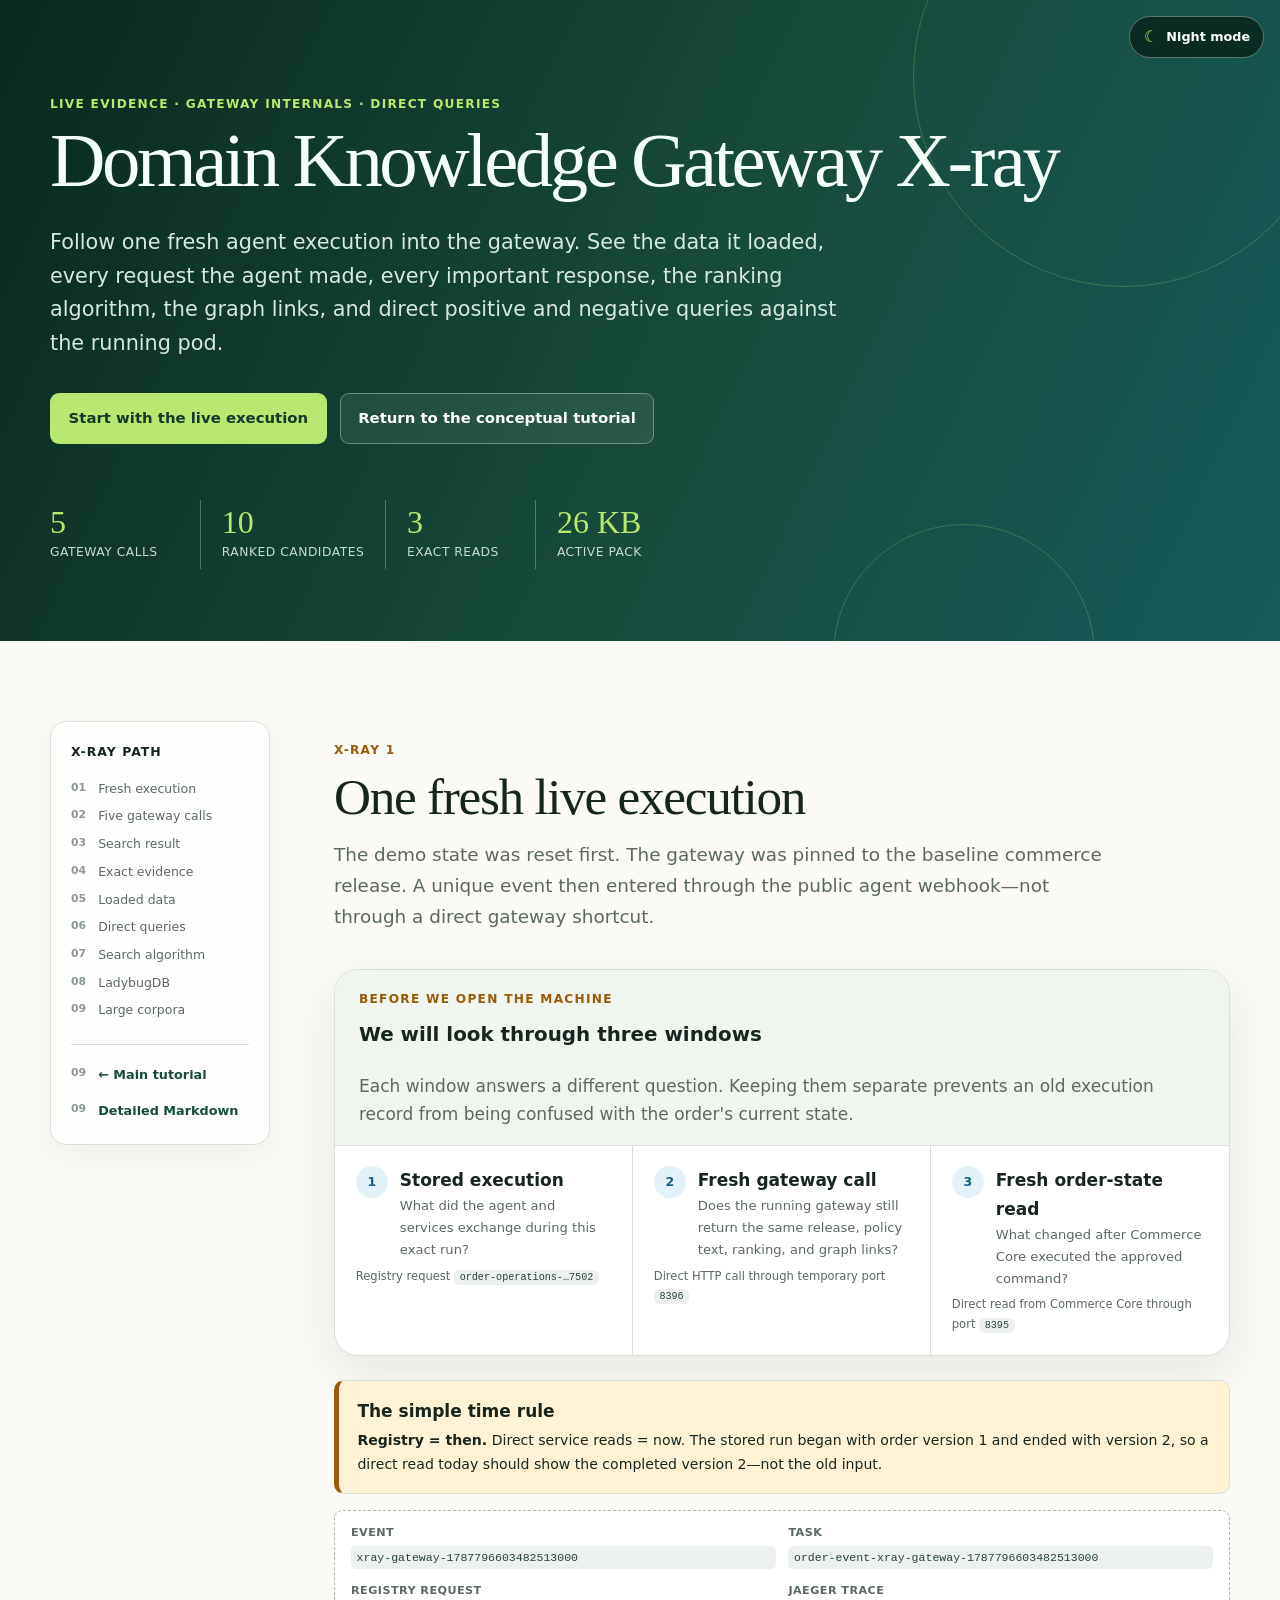
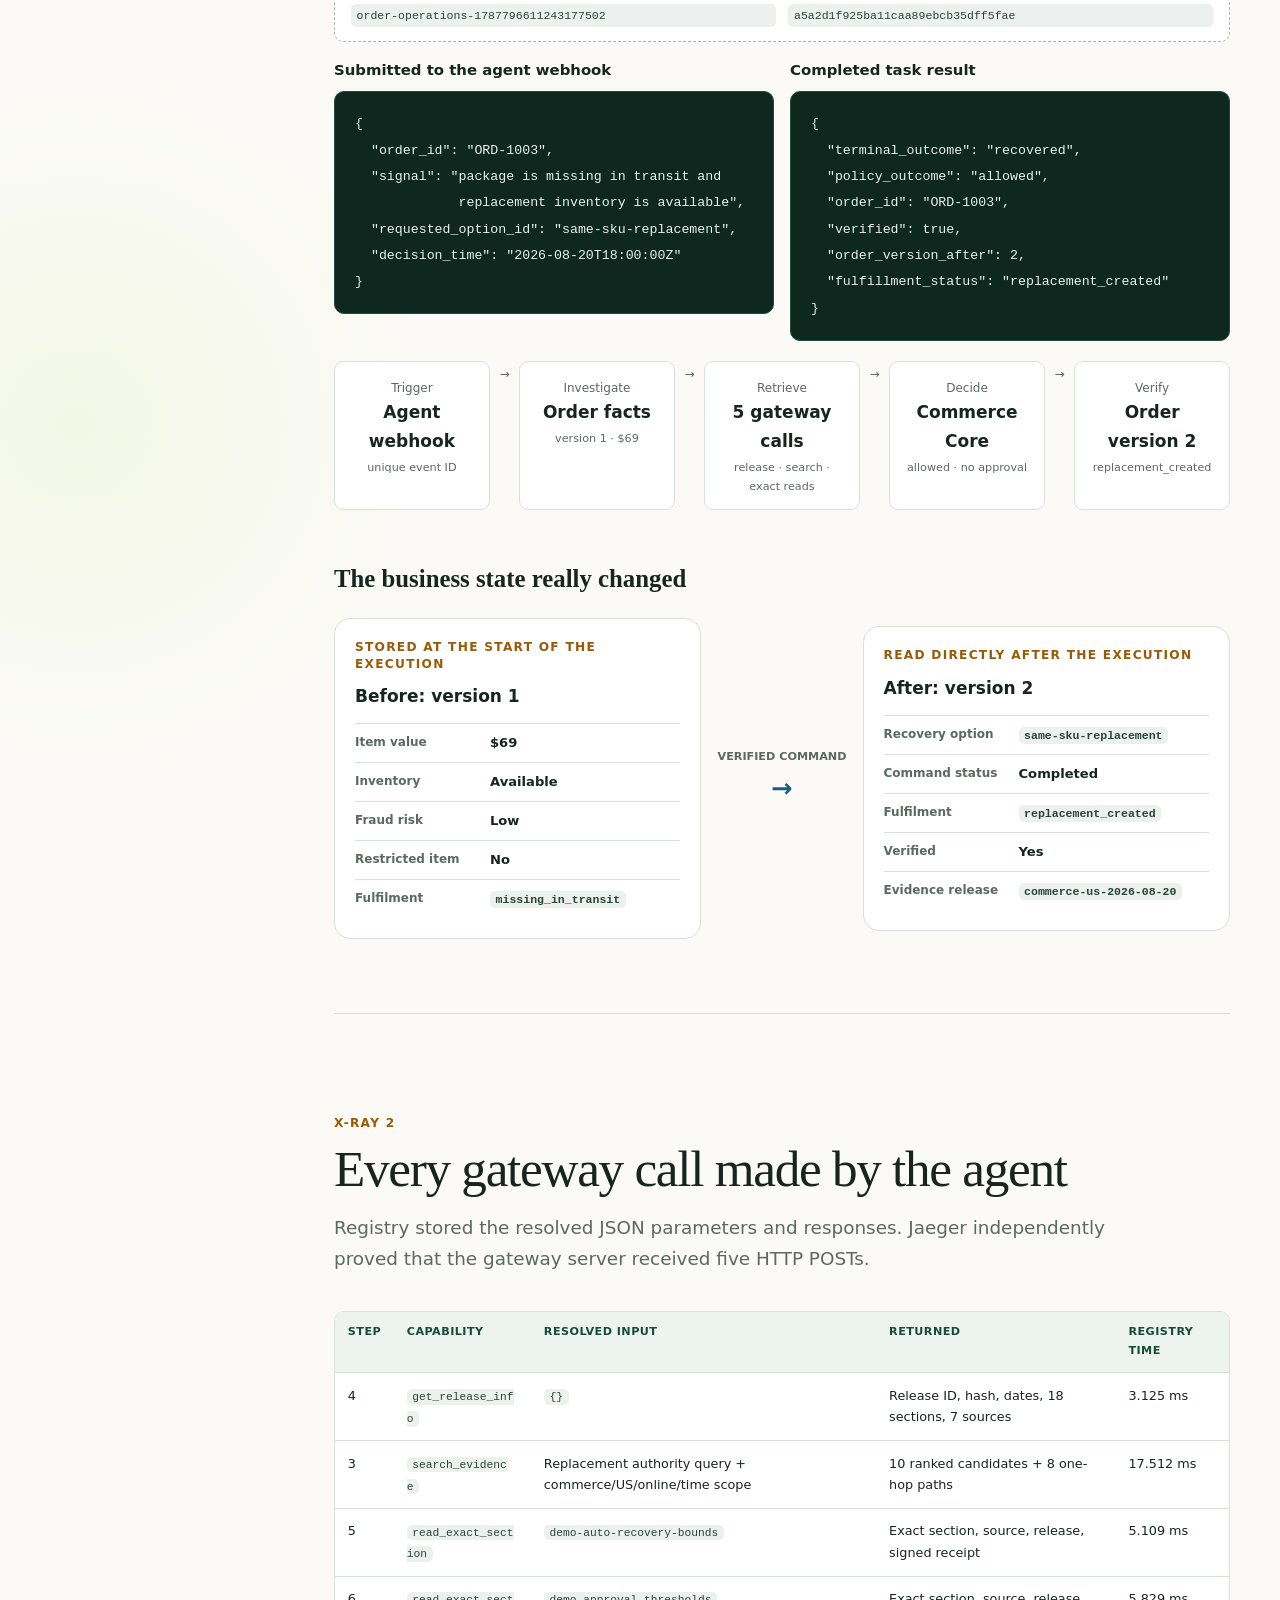
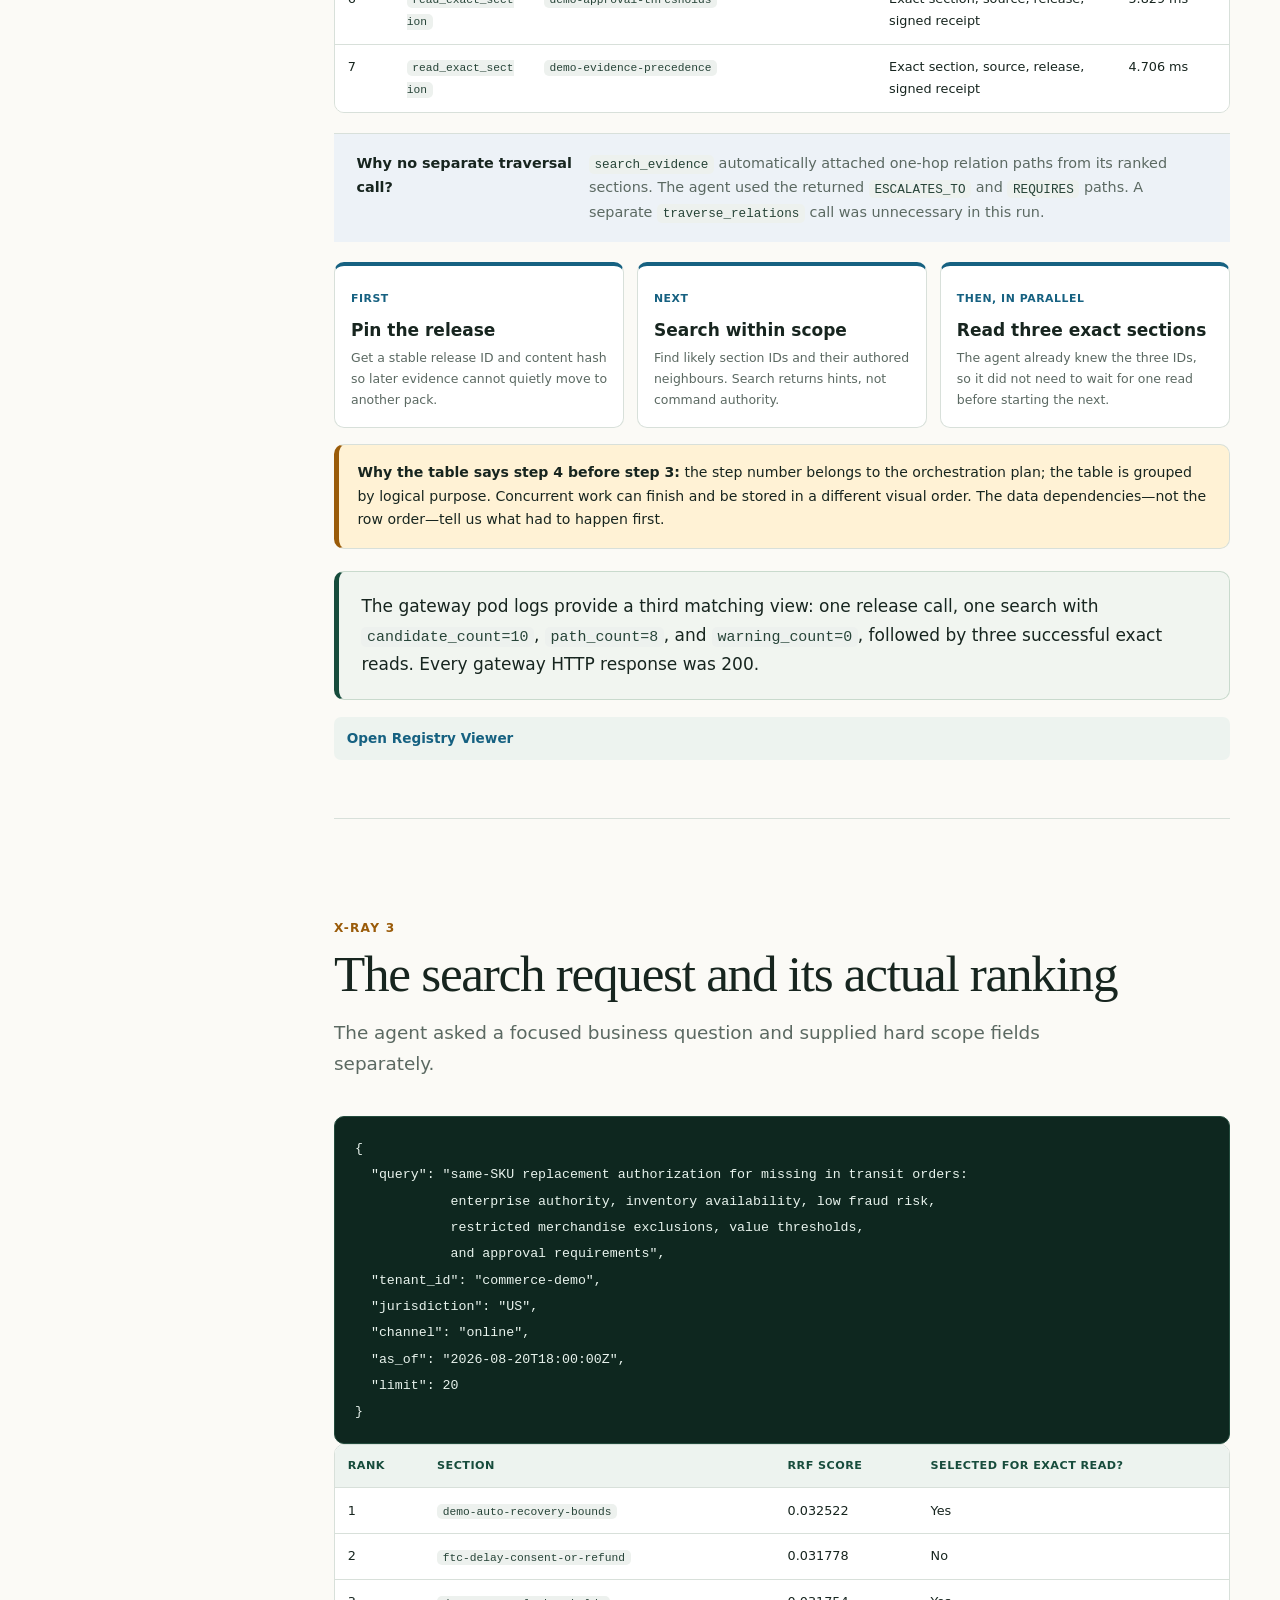
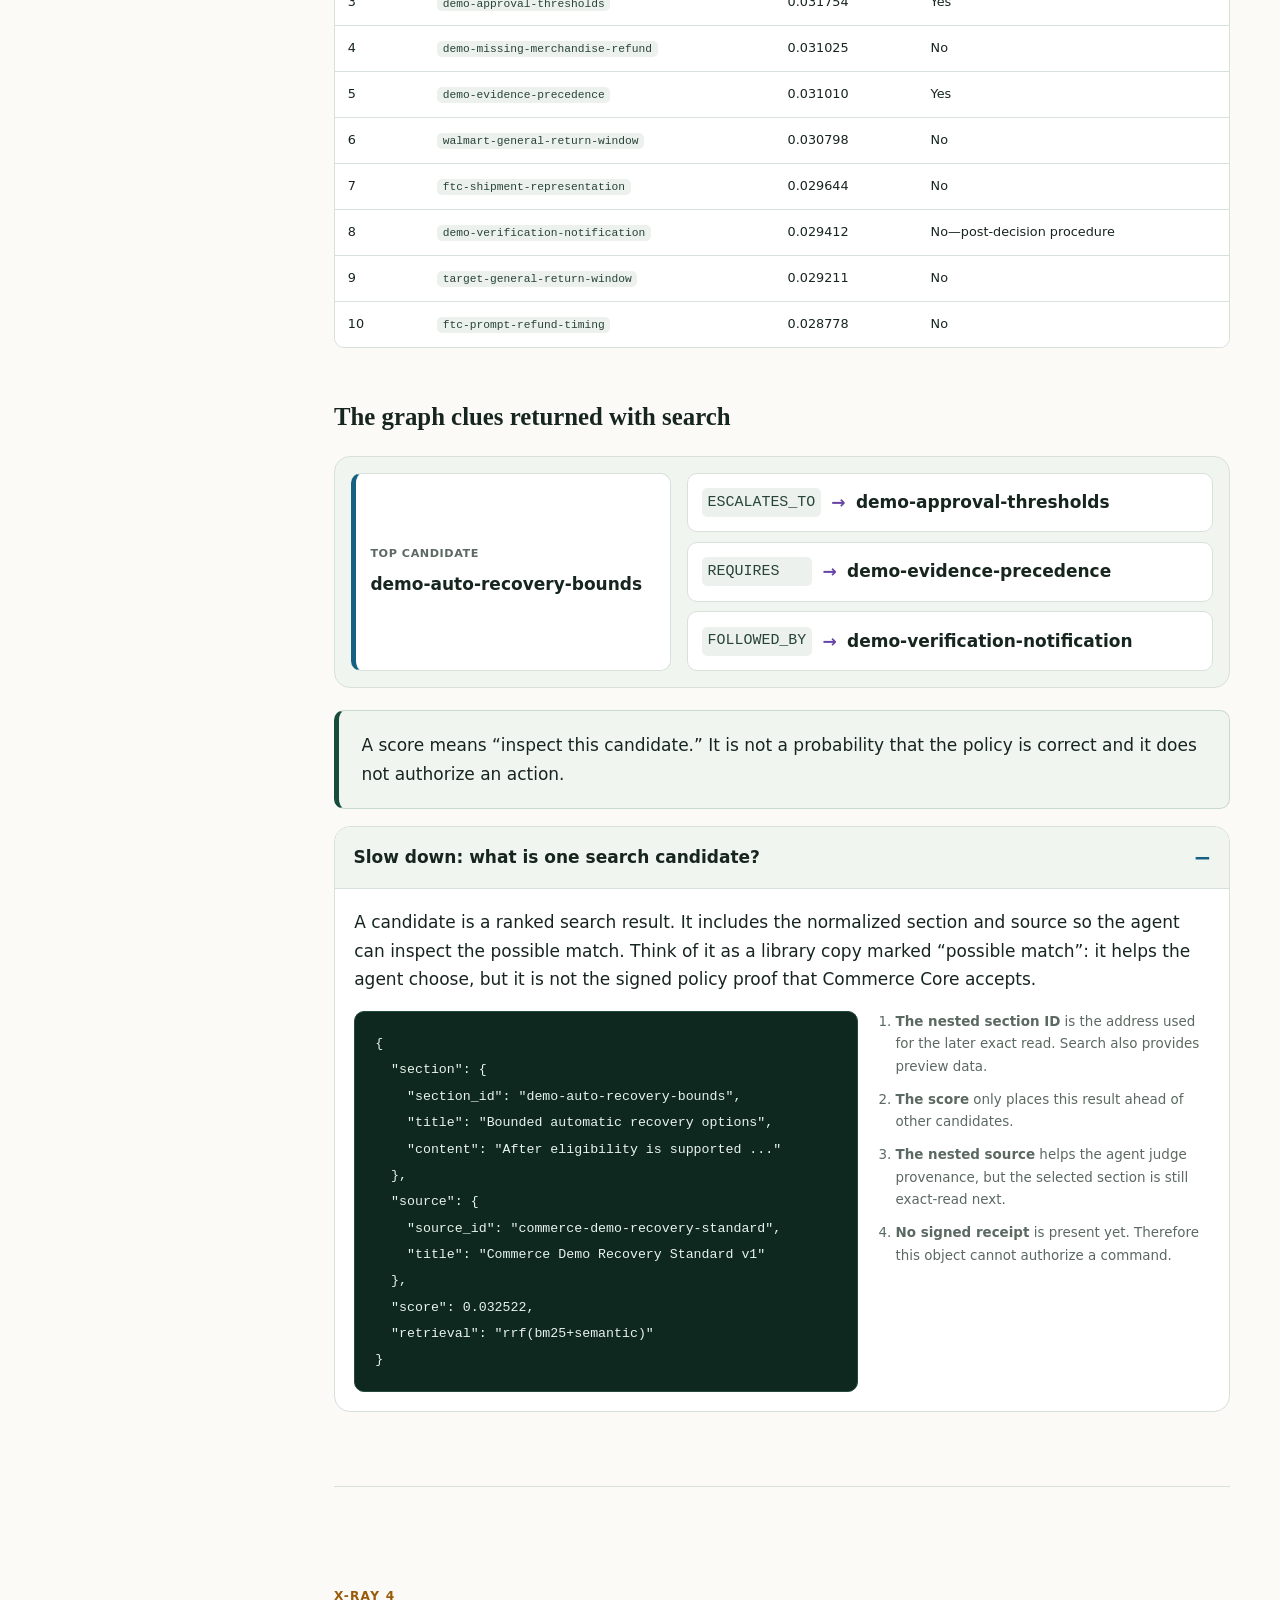
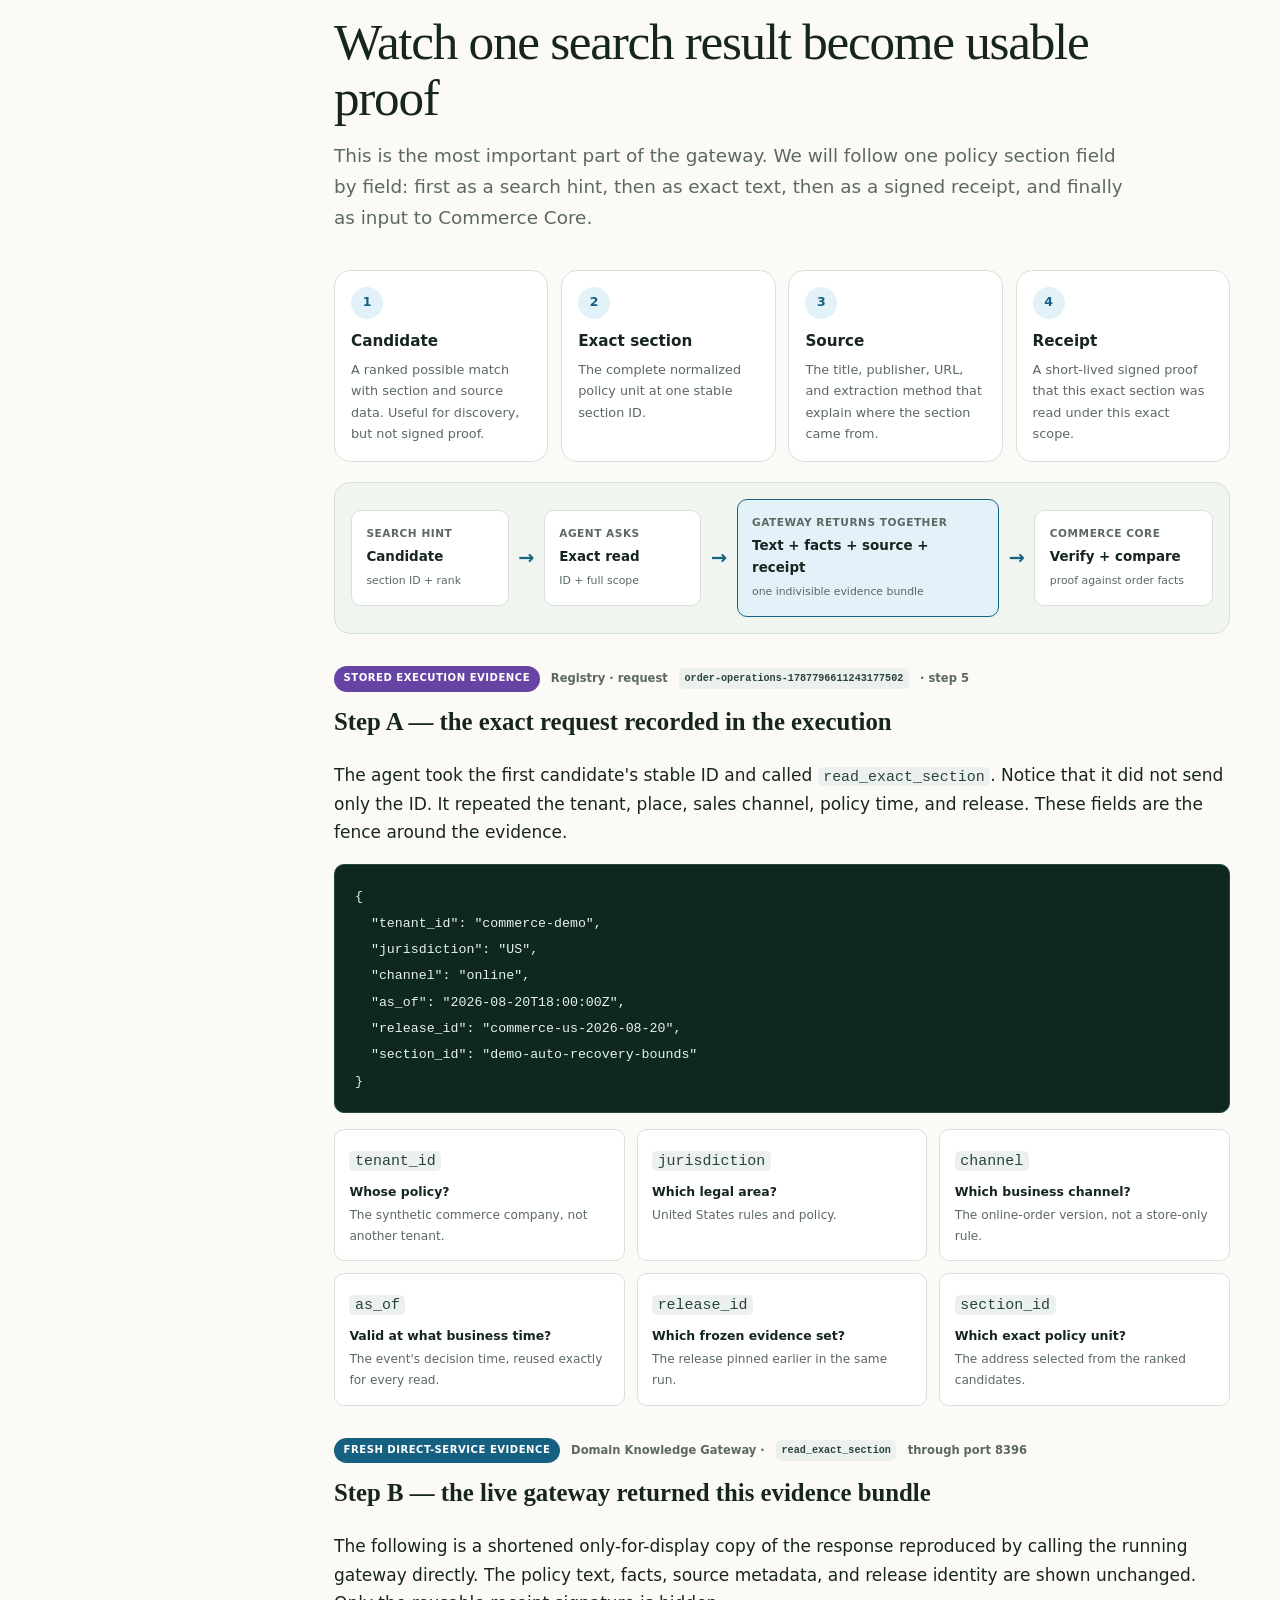
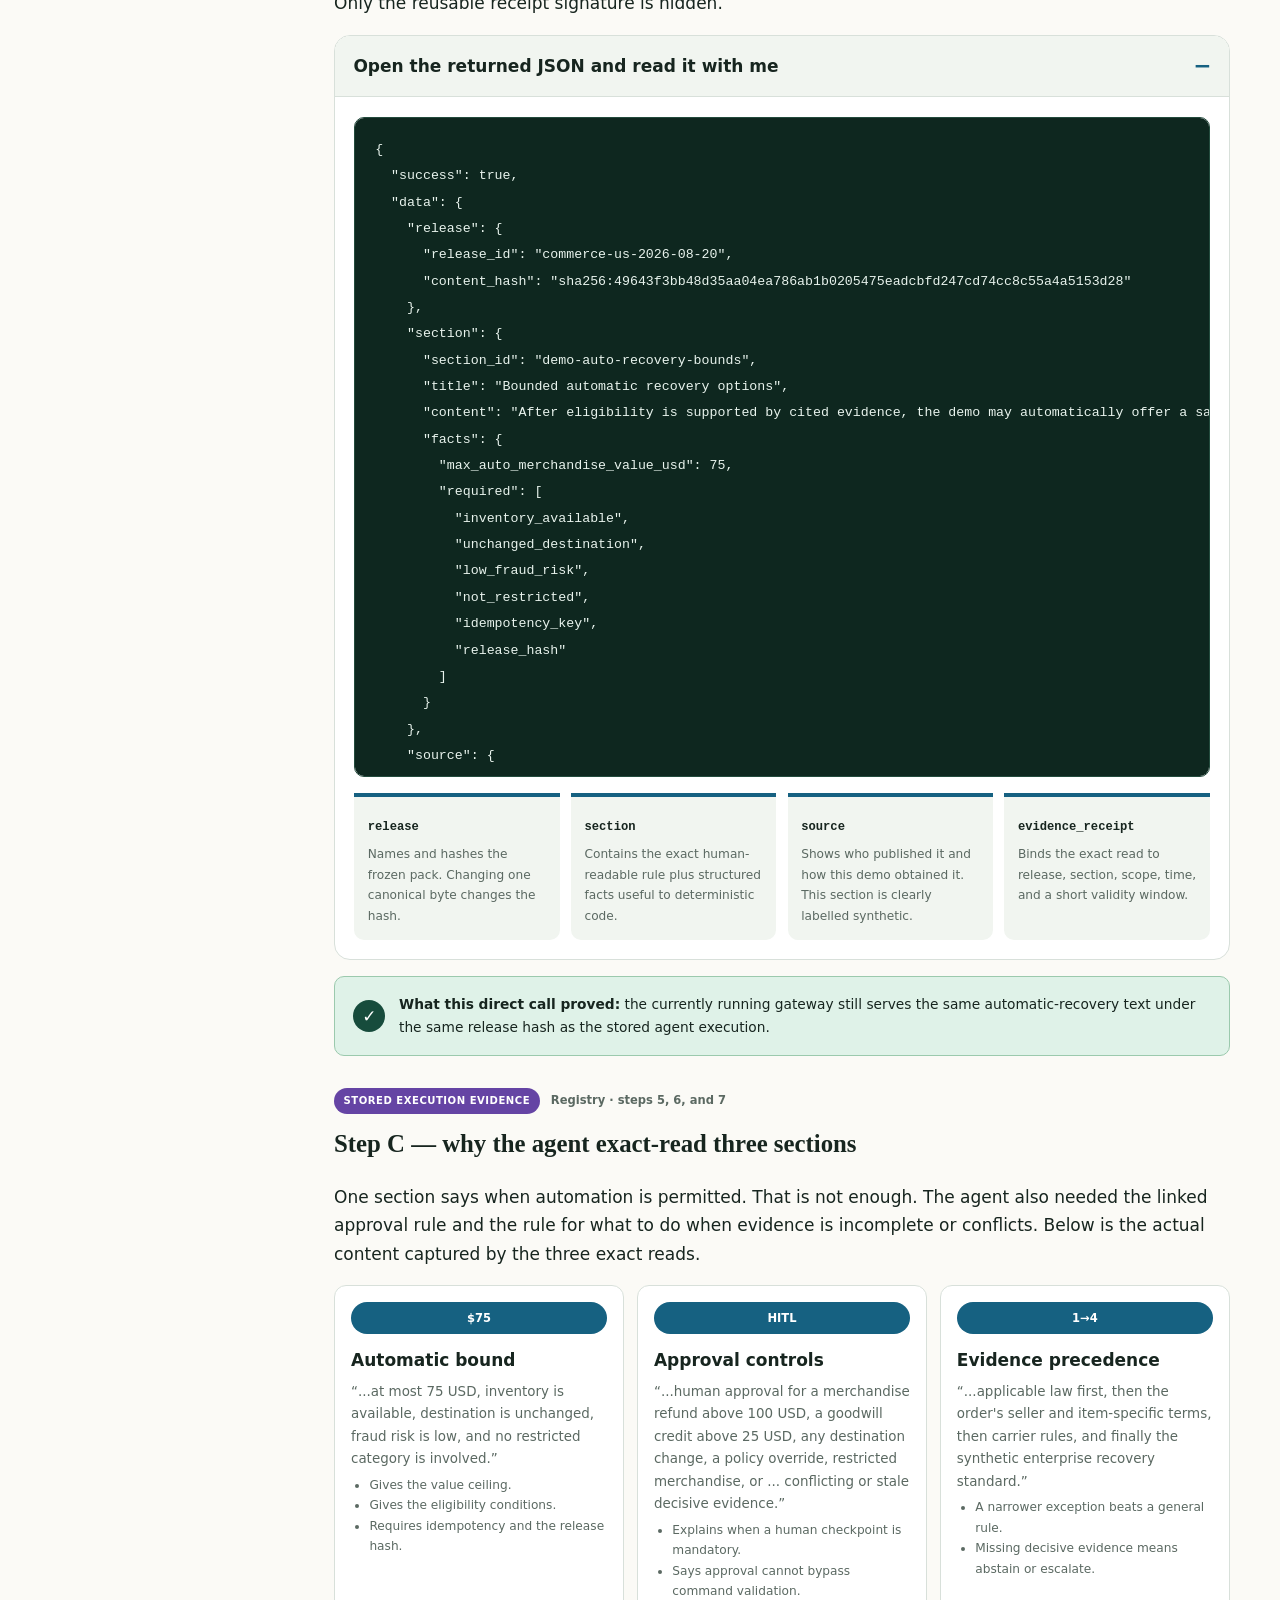
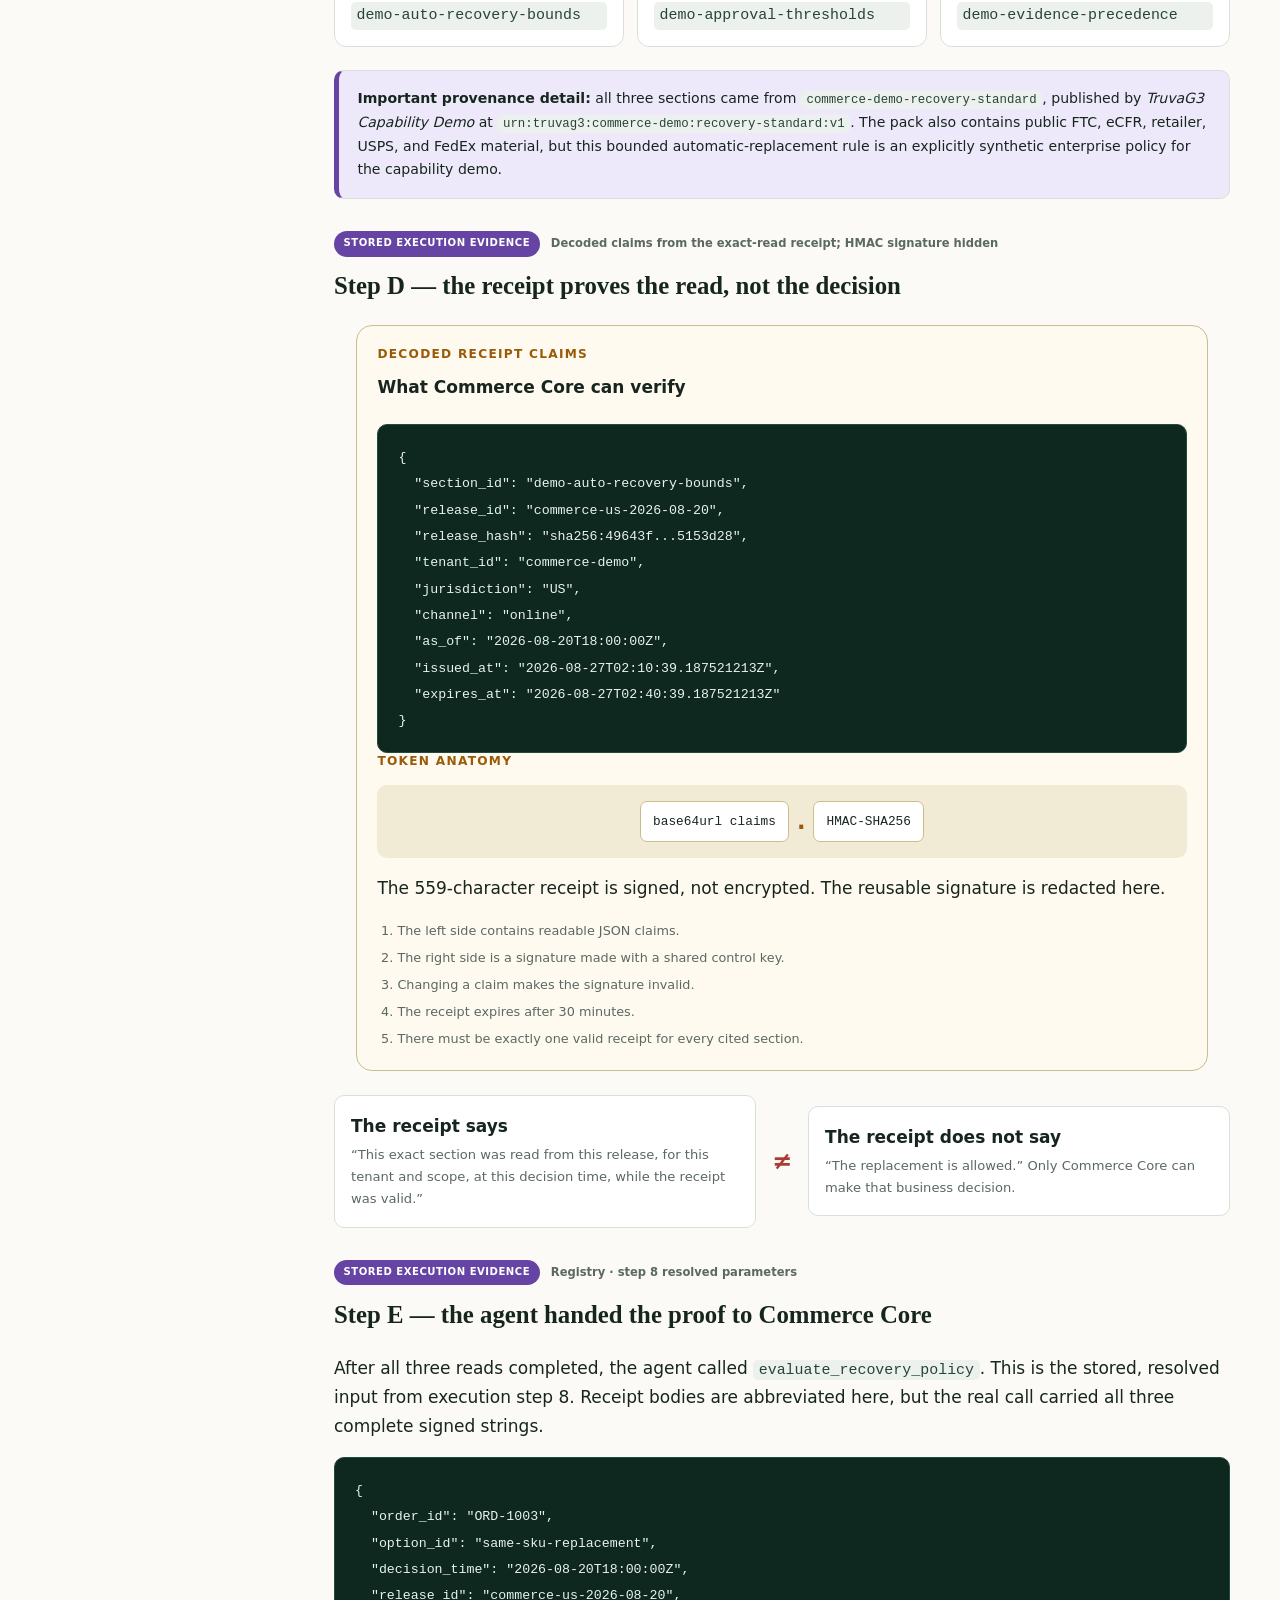
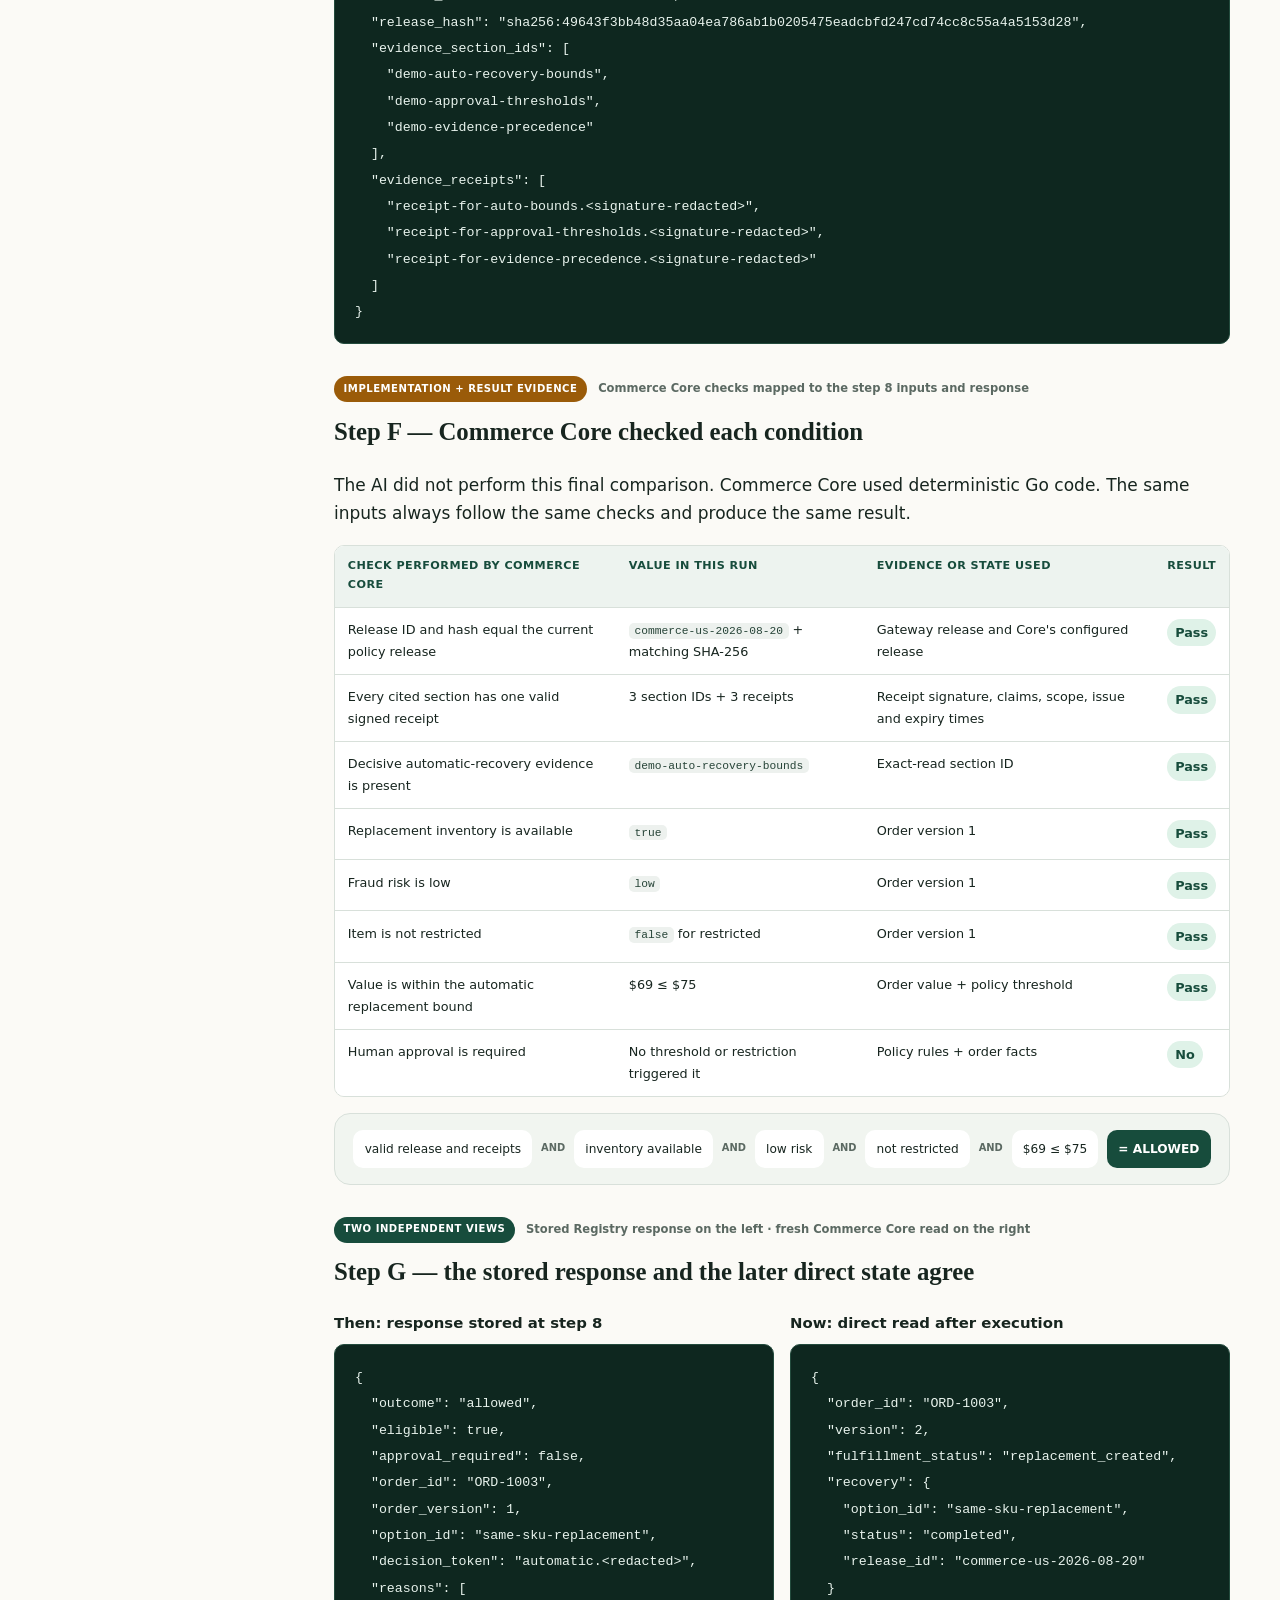
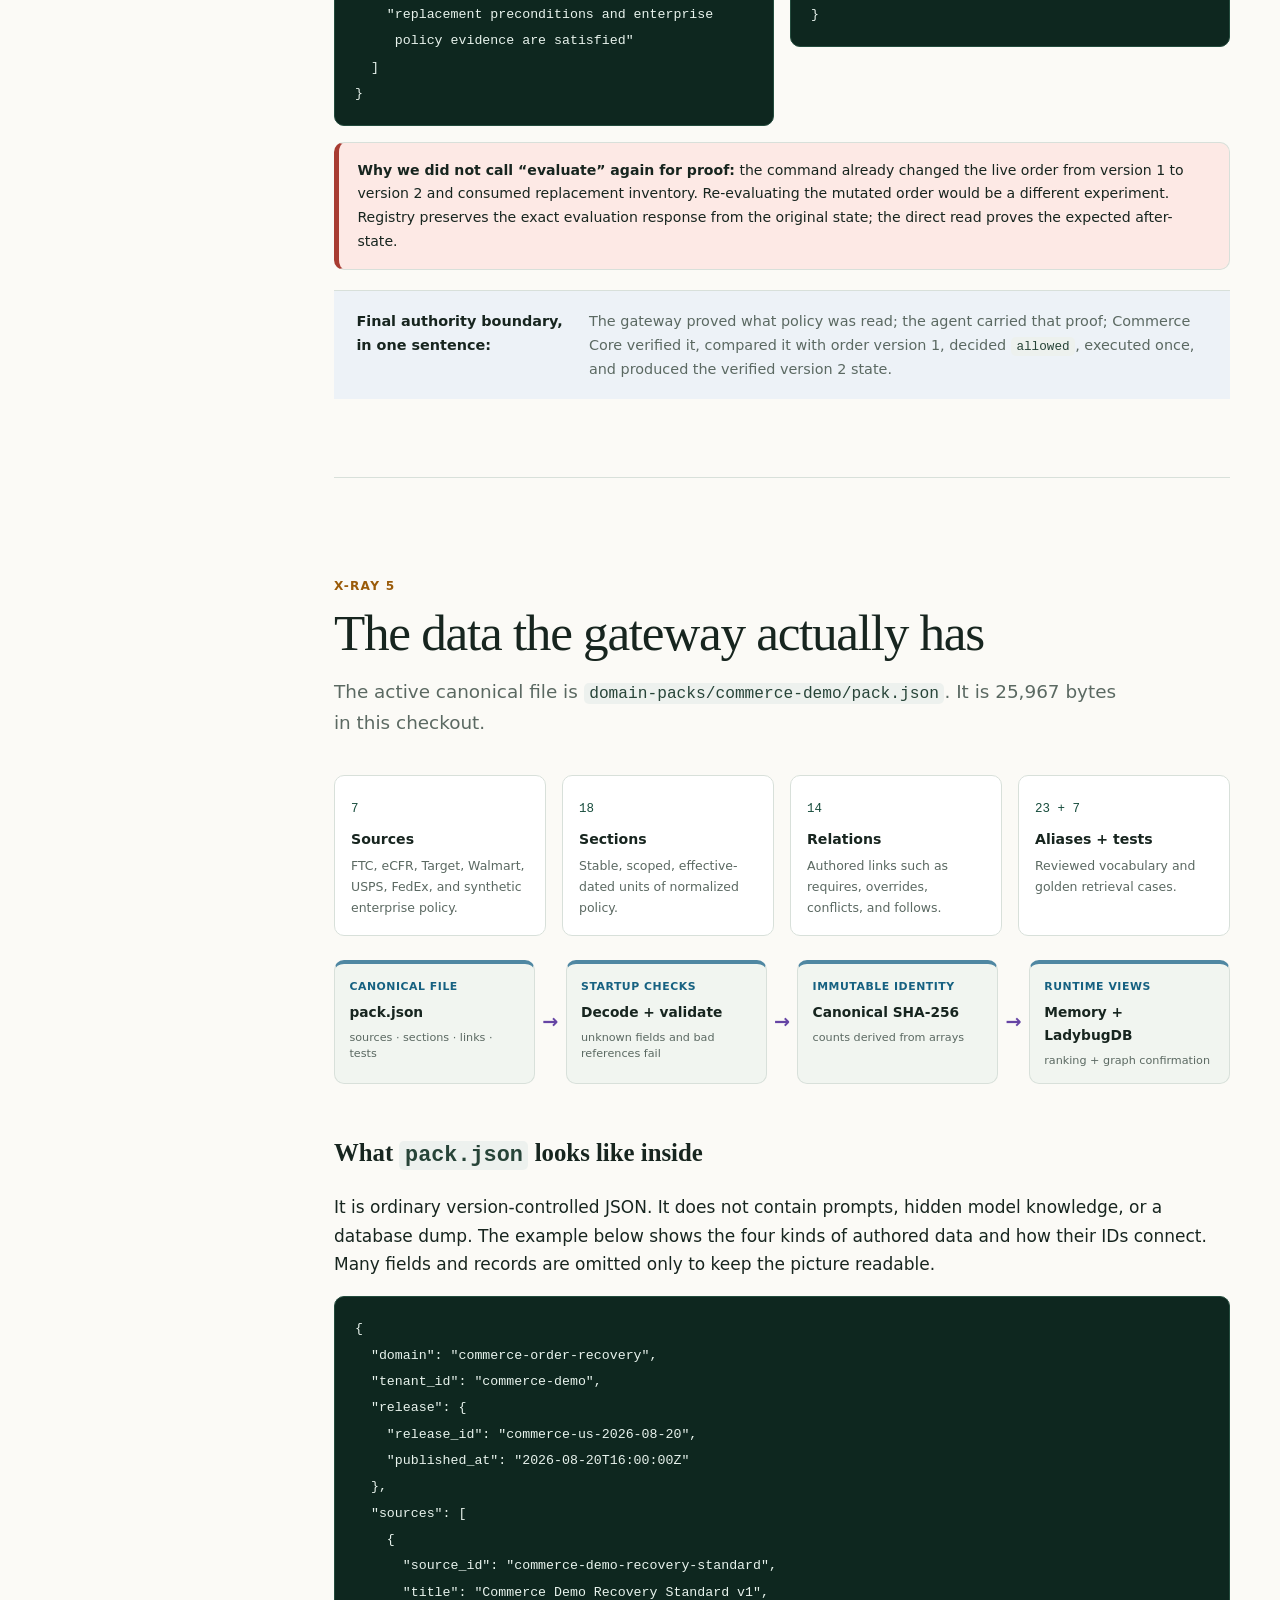
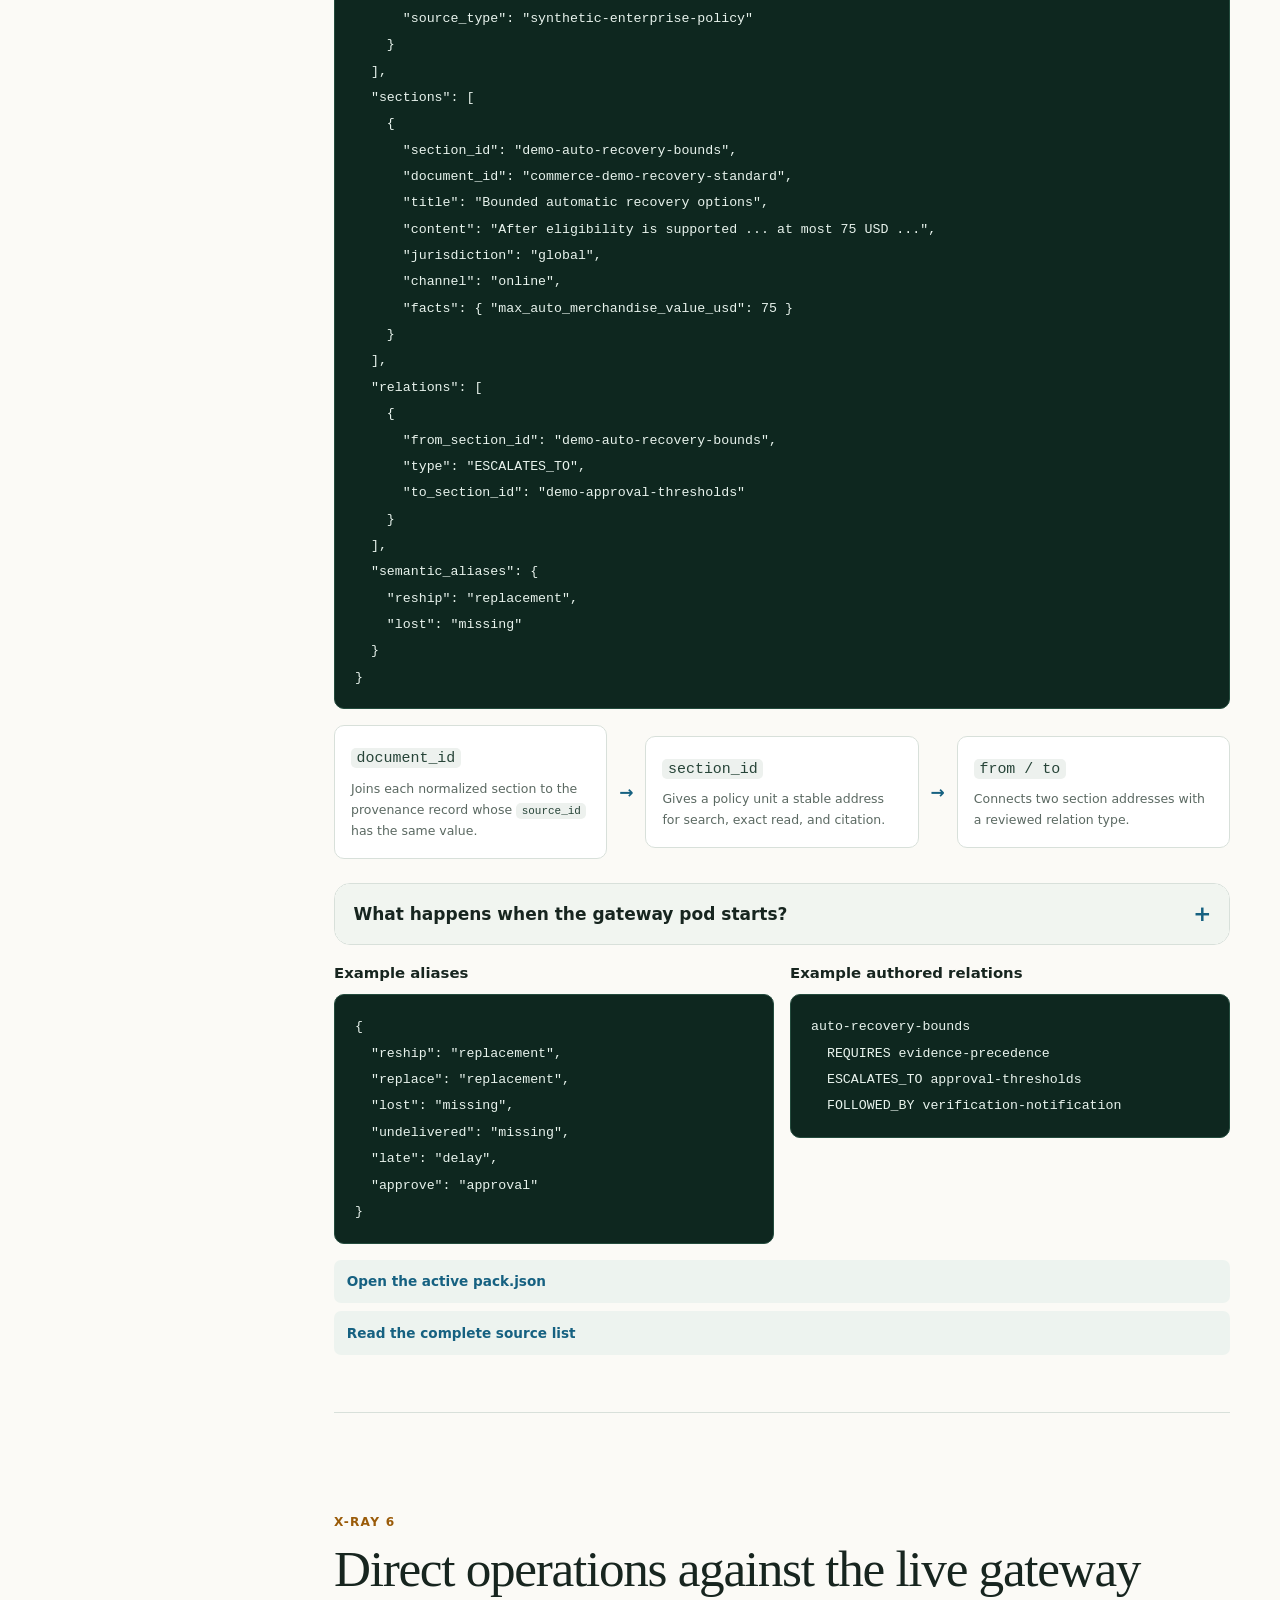
==== commit 0e52d4bc: "docs(agentic-commerce): fix tutorial navigation" ====
--- a/agentic-commerce/docs/tutorial/gateway-xray.html
+++ b/agentic-commerce/docs/tutorial/gateway-xray.html
@@ -23,7 +23,7 @@
   </script>
   <link rel="icon" href="data:,">
   <link rel="stylesheet" href="tutorial.css">
-  <script src="tutorial.js" defer></script>
+  <script src="tutorial.js?v=2" defer></script>
 </head>
 <body>
   <a class="skip-link" href="#main-content">Skip to the X-ray</a>
@@ -240,7 +240,6 @@
 
         <div class="reference-links">
           <a href="http://registry.localhost/">Open Registry Viewer</a>
-          <a href="http://jaeger.localhost/trace/a5a2d1f925ba11caa89ebcb35dff5fae">Open this Jaeger trace</a>
         </div>
       </section>
 
